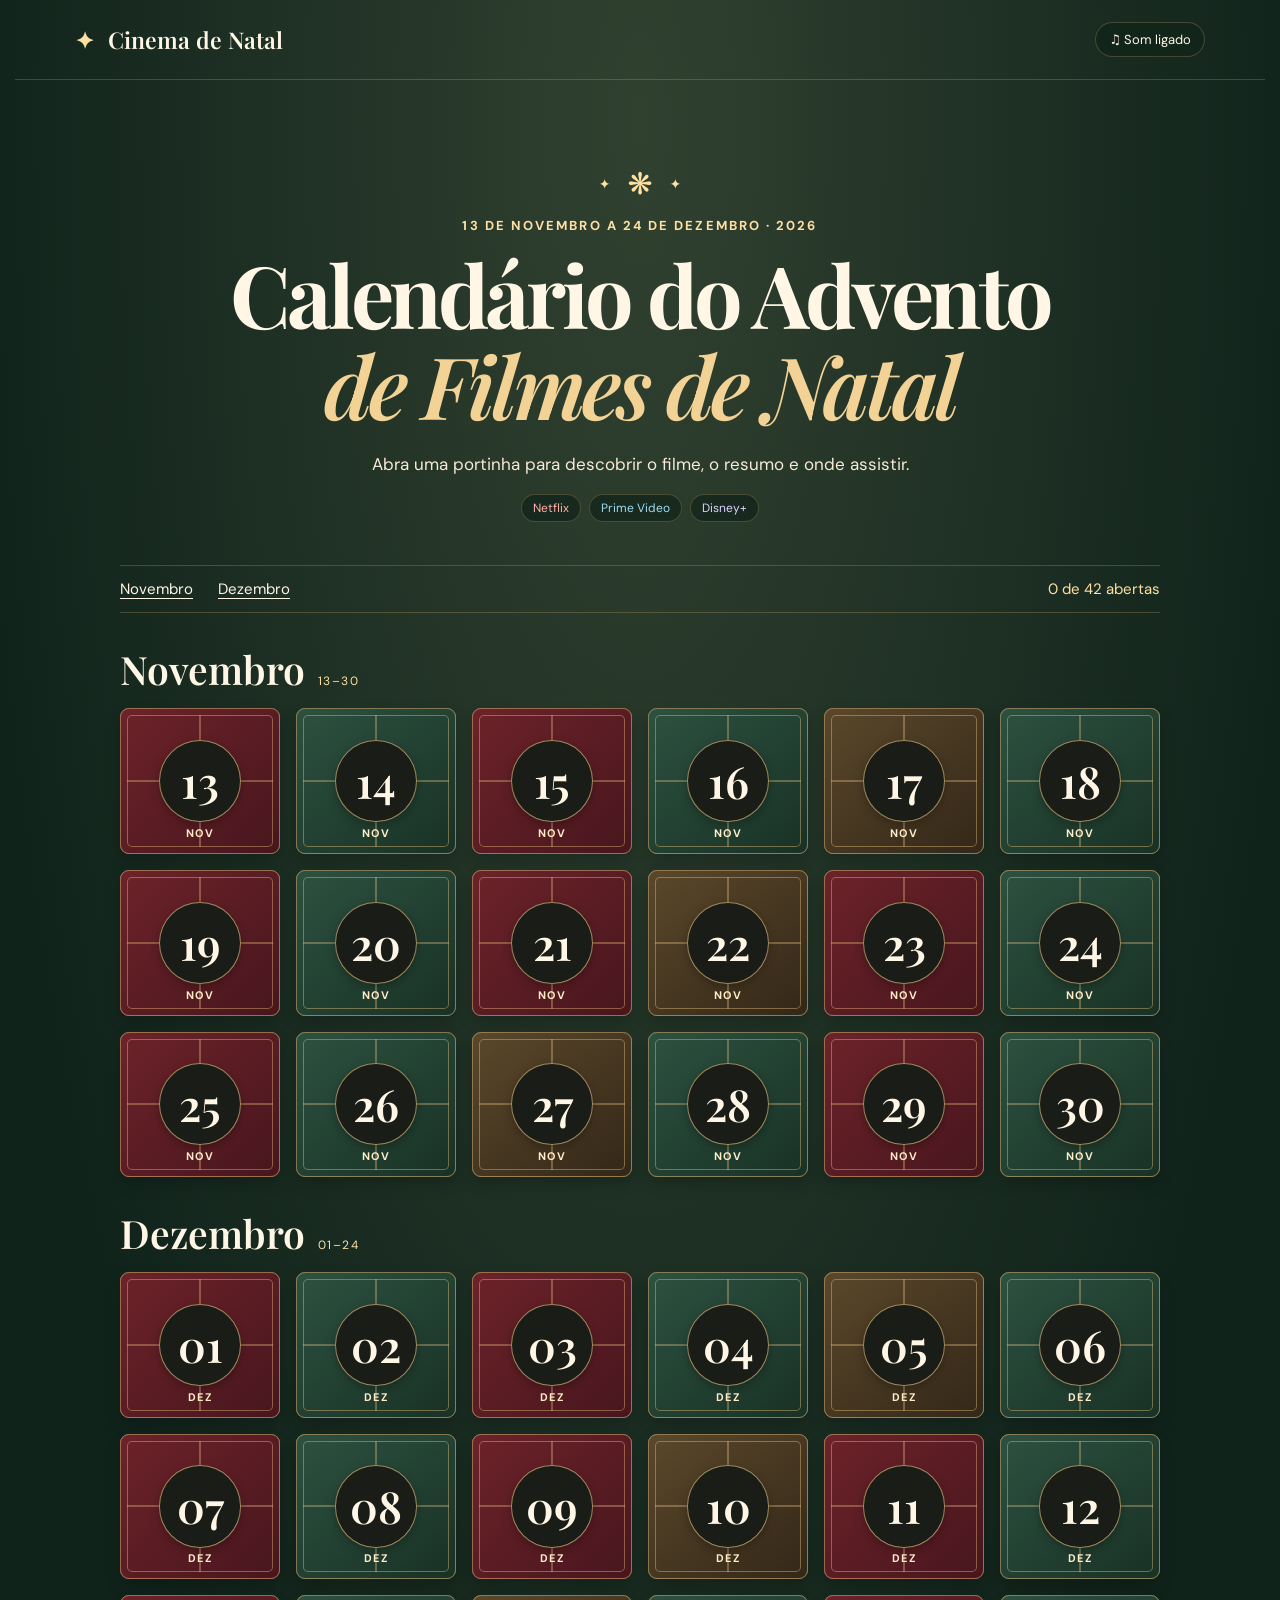
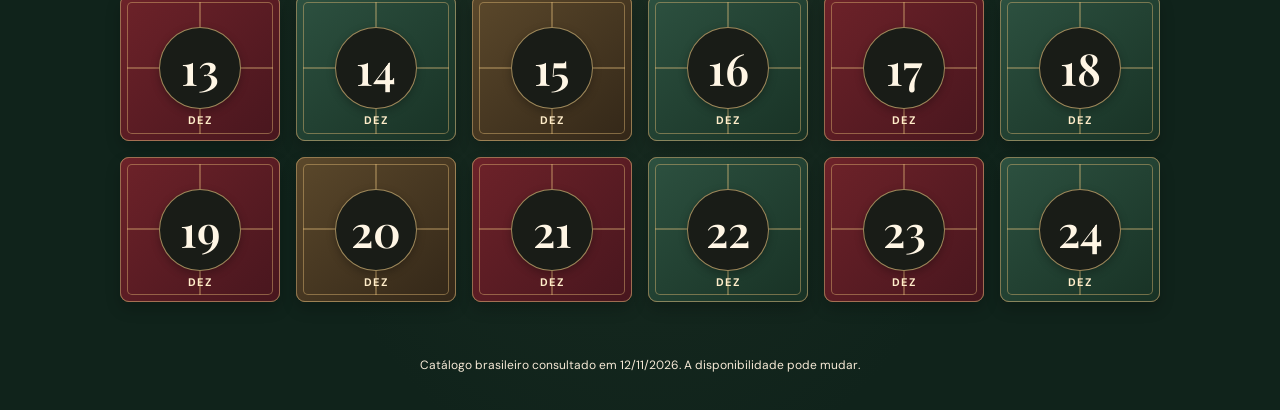
==== abrir_calendario.html @ 71685abb "Adiciona projeto Cinema de Natal" ====
<!doctype html>
<html lang="pt-BR">
<head>
<meta charset="utf-8">
<meta name="viewport" content="width=device-width,initial-scale=1">
<meta name="description" content="Abra 42 portinhas com filmes de Natal, de 13 de novembro a 24 de dezembro.">
<meta name="color-scheme" content="only dark">
<meta name="theme-color" content="#10231b">
<title>Cinema de Natal · Calendário do Advento</title>
<style>
@import url('https://fonts.googleapis.com/css2?family=DM+Sans:wght@400;500;600;700&family=Playfair+Display:ital,wght@0,600;0,700;1,600&display=swap');

:root{color-scheme:only dark;--cinema-natal-bg:#10231b;--cinema-natal-cream:#fff6e5;--cinema-natal-gold:#ffe0a3;--cinema-natal-line:#e3be793c;--cinema-natal-text:#f7ead7;--cinema-natal-serif:"Playfair Display",Georgia,serif;--cinema-natal-sans:"DM Sans",system-ui,sans-serif}
*{box-sizing:border-box}
html{scroll-behavior:smooth}
body{margin:0;min-height:100vh;background:radial-gradient(ellipse at 50% 6%,#314130 0,transparent 42rem),var(--cinema-natal-bg);color:var(--cinema-natal-cream);font-family:var(--cinema-natal-sans)}
a{color:inherit}
button{font:inherit;color:inherit;cursor:pointer}
:focus-visible{outline:3px solid #ffe2a4;outline-offset:4px}
.top{position:relative;z-index:1;max-width:1250px;margin:auto;display:flex;align-items:center;justify-content:space-between;padding:22px clamp(18px,5vw,60px);border-bottom:1px solid var(--cinema-natal-line)}
.brand{text-decoration:none;font:600 clamp(17px,3.5vw,23px) var(--cinema-natal-serif);color:var(--cinema-natal-gold)}
.brand span{color:var(--cinema-natal-cream);margin-left:.35em}
.sound{border:1px solid var(--cinema-natal-line);border-radius:30px;background:#12251be0;padding:8px 13px;color:var(--cinema-natal-cream);font-size:13px;white-space:nowrap}
.hero{position:relative;text-align:center;padding:clamp(45px,8vw,89px) 15px 43px}
.hero-decoration{display:flex;align-items:center;justify-content:center;gap:17px;color:var(--cinema-natal-gold);font-size:14px;margin-bottom:18px}
.hero-decoration span{font-size:30px;line-height:1}
.eyebrow{text-transform:uppercase;letter-spacing:.16em;color:var(--cinema-natal-gold);font-size:13px;font-weight:700}
h1{color:#fff6e5;margin:14px auto 17px;font:700 clamp(35px,7vw,86px)/1.06 var(--cinema-natal-serif);letter-spacing:-.045em}
h1 em{color:#f2d295;font-weight:600}
.intro{color:var(--cinema-natal-text);font-size:clamp(14px,2vw,17px);margin:23px 0 19px}
.services{display:flex;justify-content:center;gap:8px;flex-wrap:wrap}
.services span{padding:5px 11px;border:1px solid var(--cinema-natal-line);border-radius:24px;font-size:12px;background:#14251bc9}
.services span:nth-child(1){color:#ffb0a7}.services span:nth-child(2){color:#9ddcf2}.services span:nth-child(3){color:#dfd1ff}
.calendar{position:relative;max-width:1120px;margin:auto;padding:0 clamp(16px,4vw,40px) 28px}
.calendar-nav{display:flex;align-items:center;gap:clamp(12px,3vw,25px);border-block:1px solid var(--cinema-natal-line);padding:13px 0;font-size:15px}
.calendar-nav a{color:#fff6e5;text-underline-offset:4px}.calendar-nav span{margin-left:auto;color:var(--cinema-natal-gold);text-align:right}
.month{display:flex;align-items:baseline;gap:13px;margin:30px 0 13px}
.month h2{color:#fff6e5;font:600 clamp(27px,4vw,39px) var(--cinema-natal-serif);margin:0}
.month span{color:var(--cinema-natal-gold);font-size:12px;letter-spacing:.12em}
.calendar section{scroll-margin-top:15px}
.doors{display:grid;grid-template-columns:repeat(6,minmax(0,1fr));gap:clamp(9px,1.6vw,16px)}
.door{position:relative;isolation:isolate;aspect-ratio:1/.91;perspective:700px;padding:0;border:0;background:none;border-radius:9px}
.face,.inside{position:absolute;inset:0;display:grid;place-items:center;border-radius:9px}
.inside{background:#261c14;border:1px solid #947143;color:#ffdb95;font-size:29px}
.face{transform-origin:left center;backface-visibility:hidden;transition:transform .55s cubic-bezier(.24,.71,.2,1);border:1px solid #d8b57888;background:linear-gradient(135deg,#6d2229,#48161e);box-shadow:0 7px 15px #0003}
.door:nth-child(even) .face{background:linear-gradient(140deg,#2d5140,#183225)}
.door:nth-child(5n) .face{background:linear-gradient(140deg,#5b482b,#332718)}
.face::before{content:"";position:absolute;inset:6px;border:1px solid #e6be7770;border-radius:5px;background:linear-gradient(90deg,transparent calc(50% - 1px),#efc78158 calc(50% - 1px),#efc78158 calc(50% + 1px),transparent calc(50% + 1px)),linear-gradient(transparent calc(50% - 1px),#efc78158 calc(50% - 1px),#efc78158 calc(50% + 1px),transparent calc(50% + 1px))}
.face strong{color:#fff6e5;position:relative;display:grid;place-items:center;width:52%;aspect-ratio:1;border:1px solid #e0bd7baa;border-radius:50%;background:#191c17;font:600 clamp(23px,4vw,44px)/1 var(--cinema-natal-serif);box-shadow:0 3px 9px #0004}
.face small{position:absolute;bottom:9%;font-size:clamp(8px,1.1vw,11px);font-weight:700;letter-spacing:.13em;color:#ffedca}
.door.opening .face{transform:rotateY(-105deg)}
.door[data-opened="true"] .face strong{border-color:#ffe2a8;color:#ffe2a8}
.door[data-opened="true"] .face::after{content:"✓";position:absolute;right:10%;top:8%;color:#ffe2a8;font-size:13px}
@media(hover:hover){.door:hover .face{border-color:#ffe2a8;filter:brightness(1.19)}.sound:hover,.stream:hover{filter:brightness(1.15)}}
footer{position:relative;color:var(--cinema-natal-text);text-align:center;padding:27px 16px 37px;font-size:12px}
.snow{position:fixed;inset:0;overflow:hidden;pointer-events:none}
.flake{position:absolute;top:-15px;border-radius:50%;background:#fff4dd;animation:fall linear infinite}
@keyframes fall{to{transform:translate(32px,105vh)}}
dialog{width:min(490px,calc(100% - 30px));max-height:calc(100% - 30px);padding:0;border:1px solid #ceaa6d;border-radius:16px;background:radial-gradient(at top,#6d2c33,#371a20 75%);color:var(--cinema-natal-cream);box-shadow:0 20px 80px #0009}
dialog::backdrop{background:#0a100ddb;backdrop-filter:blur(4px)}
.film-inner{padding:clamp(25px,7vw,48px);text-align:center}
.close{position:absolute;top:11px;right:11px;border:1px solid var(--cinema-natal-line);background:#341d20;border-radius:50%;height:38px;width:38px;font-size:24px;line-height:1}
.film-star{color:var(--cinema-natal-gold);font-size:33px}
dialog h2{color:#fff6e5;margin:9px 0;font:700 clamp(29px,6vw,45px)/1.12 var(--cinema-natal-serif)}
#film-details{color:#f4cc8e;font-size:14px}
#film-summary{font-size:16px;line-height:1.6;color:#fff0dd;margin:17px 0}
#film-release{font-size:13px;color:#f6d9a9}
.stream{display:inline-block;margin-top:8px;padding:11px 18px;background:#f4d596;color:#372419;border-radius:30px;font-weight:700;font-size:14px;text-decoration:none}
@media(max-width:650px){.doors{grid-template-columns:repeat(4,minmax(0,1fr))}.face::before{inset:4px}.face small{bottom:7%}}
@media(max-width:355px){.doors{grid-template-columns:repeat(3,minmax(0,1fr))}.calendar-nav{font-size:13px}}
@media(prefers-reduced-motion:reduce){html{scroll-behavior:auto}.flake{animation:none;top:var(--cinema-natal-position)}.face{transition:none}}

#film{
  --cinema-natal-scene:#743740;
  --cinema-natal-shadow:#351a22;
  --cinema-natal-accent:#f4d596;
  --cinema-natal-horizon:#eebf842f;
  background:radial-gradient(ellipse at 50% 0,var(--cinema-natal-scene),var(--cinema-natal-shadow) 72%);
  border-color:var(--cinema-natal-accent);
}
#film[data-theme="neve"]{--cinema-natal-scene:#316883;--cinema-natal-shadow:#101e39;--cinema-natal-accent:#d0edff;--cinema-natal-horizon:#97d5ff55}
#film[data-theme="polo"]{--cinema-natal-scene:#427057;--cinema-natal-shadow:#142d24;--cinema-natal-accent:#f5da9b;--cinema-natal-horizon:#b4e6bd50}
#film[data-theme="romance"]{--cinema-natal-scene:#90495e;--cinema-natal-shadow:#431e33;--cinema-natal-accent:#ffd6d8;--cinema-natal-horizon:#ffbdcf52}
#film[data-theme="musical"]{--cinema-natal-scene:#754579;--cinema-natal-shadow:#30203e;--cinema-natal-accent:#ffe0af;--cinema-natal-horizon:#ebb8f15c}
#film[data-theme="fantasia"]{--cinema-natal-scene:#65529b;--cinema-natal-shadow:#251c46;--cinema-natal-accent:#ead9ff;--cinema-natal-horizon:#dcc5ff5c}
#film[data-theme="classico"]{--cinema-natal-scene:#795637;--cinema-natal-shadow:#342418;--cinema-natal-accent:#ffe1a6;--cinema-natal-horizon:#ffda9057}
#film[data-theme="acao"]{--cinema-natal-scene:#3b5573;--cinema-natal-shadow:#101a2b;--cinema-natal-accent:#ffcfab;--cinema-natal-horizon:#81aac35c}
#film[data-theme="sombrio"]{--cinema-natal-scene:#533c66;--cinema-natal-shadow:#21172b;--cinema-natal-accent:#e8d2ff;--cinema-natal-horizon:#ba95d457}
#film .eyebrow,#film-details,#film-release{color:var(--cinema-natal-accent)}
#film .stream{background:var(--cinema-natal-accent)}
#film .close{background:var(--cinema-natal-shadow)}
.film-art{
  position:relative;
  display:grid;
  place-items:center;
  width:100%;
  min-height:105px;
  margin:5px auto 22px;
  border-block:1px solid var(--cinema-natal-horizon);
  border-radius:50%;
  background:radial-gradient(ellipse,var(--cinema-natal-horizon),transparent 64%);
}
.film-art::before,.film-art::after{
  position:absolute;
  top:40%;
  color:var(--cinema-natal-accent);
  opacity:.8;
  font-size:15px;
}
.film-art::before{content:"✦";left:25%}
.film-art::after{content:"✧";right:25%;top:54%}
#film-icon{font-size:57px;line-height:1;filter:drop-shadow(0 8px 8px #0006)}

.film-rating{
  margin:25px 0 0;
  padding:10px 0 0;
  border:0;
  border-top:1px solid var(--cinema-natal-horizon);
}
.film-rating legend{margin:auto;padding:0 10px;color:#fff6e5;font-size:15px;font-weight:700}
.rating-stars{display:flex;justify-content:center;gap:3px}
.rating-stars label{position:relative;display:grid;place-items:center;width:44px;height:44px;cursor:pointer}
.rating-stars input{position:absolute;inset:0;width:100%;height:100%;margin:0;opacity:0;cursor:pointer}
.rating-stars span{color:#ffe0a3;font:32px/1 system-ui,sans-serif;border-radius:6px}
.rating-stars input:focus-visible + span{outline:2px solid #fff6e5;outline-offset:4px}
#rating-status{margin:5px 0 0;color:#fff6e5;font-size:13px}

</style>
</head>
<body>
<div class="snow" aria-hidden="true"></div>
<header class="top">
  <a class="brand" href="#">✦ <span>Cinema de Natal</span></a>
  <button id="sound" class="sound" type="button" aria-pressed="true">♫ Som ligado</button>
</header>
<main>
  <section class="hero" aria-labelledby="title">
    <div class="hero-decoration" aria-hidden="true">✦ <span>❋</span> ✦</div>
    <p class="eyebrow">13 de novembro a 24 de dezembro · 2026</p>
    <h1 id="title">Calendário do Advento<br><em>de Filmes de Natal</em></h1>
    <p class="intro">Abra uma portinha para descobrir o filme, o resumo e onde assistir.</p>
    <div class="services" aria-label="Plataformas do calendário"><span>Netflix</span><span>Prime Video</span><span>Disney+</span></div>
  </section>
  <div class="calendar">
    <nav class="calendar-nav" aria-label="Meses do calendário">
      <a href="#novembro">Novembro</a><a href="#dezembro">Dezembro</a>
      <span id="progress" role="status"></span>
    </nav>
    <section id="novembro" aria-labelledby="nov-title">
      <div class="month"><h2 id="nov-title">Novembro</h2><span>13–30</span></div>
      <div class="doors"></div>
    </section>
    <section id="dezembro" aria-labelledby="dez-title">
      <div class="month"><h2 id="dez-title">Dezembro</h2><span>01–24</span></div>
      <div class="doors"></div>
    </section>
  </div>
</main>
<footer>Catálogo brasileiro consultado em 12/11/2026. A disponibilidade pode mudar.</footer>
<dialog id="film" aria-labelledby="film-title">
  <div class="film-inner">
    <button class="close" type="button" aria-label="Fechar ficha">×</button>
    <div class="film-art" aria-hidden="true"><span id="film-icon"></span></div>
    <p id="film-date" class="eyebrow"></p>
    <h2 id="film-title"></h2>
    <p id="film-details"></p>
    <p id="film-summary"></p>
    <p id="film-release" hidden></p>
    <a class="stream" id="film-link" target="_blank" rel="noopener noreferrer"></a>
    <fieldset class="film-rating" aria-describedby="rating-status">
      <legend>Sua avaliação</legend>
      <div class="rating-stars">
        <label><input type="radio" name="film-rating" value="1" aria-label="1 estrela"><span aria-hidden="true">☆</span></label>
        <label><input type="radio" name="film-rating" value="2" aria-label="2 estrelas"><span aria-hidden="true">☆</span></label>
        <label><input type="radio" name="film-rating" value="3" aria-label="3 estrelas"><span aria-hidden="true">☆</span></label>
        <label><input type="radio" name="film-rating" value="4" aria-label="4 estrelas"><span aria-hidden="true">☆</span></label>
        <label><input type="radio" name="film-rating" value="5" aria-label="5 estrelas"><span aria-hidden="true">☆</span></label>
      </div>
      <p id="rating-status" role="status"></p>
    </fieldset>
  </div>
</dialog>
<script>
const catalog = {
  novembro: [
    ['O Expresso Polar',2004,'N','Na véspera de Natal, um menino embarca em um trem rumo ao Polo Norte. A viagem o faz redescobrir o encanto de acreditar.','https://www.netflix.com/br/title/70011200'],
    ['Noelle',2019,'D','Quando seu irmão desaparece antes de assumir o posto de Papai Noel, Noelle deixa o Polo Norte para encontrá-lo e salvar a festa.'],
    ['No Seu Natal ou no Meu?',2022,'P','Dois namorados decidem se surpreender viajando para a casa um do outro. Uma nevasca os deixa presos, cada um com a família do outro.'],
    ['Gospel de Natal',2026,'N','Um pastor e sua família se mudam para Nova York e tentam salvar uma igreja do fechamento antes do Natal.','https://www.netflix.com/br/title/82138246'],
    ['Crônicas de Natal',2018,'N','Dois irmãos tentam filmar o Papai Noel e acabam causando um acidente com seu trenó. Agora, precisam ajudá-lo a entregar os presentes.','https://www.netflix.com/br/title/80199682'],
    ['O Quebra-Nozes e os Quatro Reinos',2018,'D','Na véspera de Natal, Clara procura uma chave deixada por sua mãe e encontra um mundo mágico dividido em quatro reinos.','https://www.disneyplus.com/pt-br/browse/entity-4168ddbb-ee0f-4184-8b6c-ec499aa11452'],
    ['31 Minutos: Natal Escaldante',2025,'P','Uma onda de calor faz o Papai Noel cancelar a visita a Titirilquén. A turma do 31 Minutos precisa encontrar uma forma de salvar o Natal.'],
    ['Um Duende em Nova York',2003,'P','Criado pelos duendes do Polo Norte, Buddy viaja para Nova York em busca do pai biológico e espalha o espírito natalino pela cidade.'],
    ['Uma Quedinha de Natal',2022,'N','Uma herdeira perde a memória após um acidente de esqui e passa as festas aos cuidados de um viúvo e de sua filha.','https://www.netflix.com/br/title/81416312'],
    ['Milagre na Rua 34',1994,'D','Uma menina cética começa a mudar de ideia quando um Papai Noel de loja afirma ser o verdadeiro Kris Kringle.','https://www.disneyplus.com/pt-br/browse/entity-a1bab185-9b77-44d8-9572-d601917de732'],
    ['Sobrevivendo ao Natal',2004,'N','Para evitar passar as festas sozinho, Drew paga aos moradores de sua antiga casa para fingirem ser sua família.','https://www.netflix.com/br/title/70011201'],
    ['Nosso Segredinho',2024,'N','Dois ex descobrem que seus novos parceiros são irmãos. Para sobreviver ao Natal sob o mesmo teto, tentam esconder o antigo namoro.','https://www.netflix.com/br/title/81498404'],
    ['Um Menino Chamado Natal',2021,'N','À procura do pai, o jovem Nikolas viaja para o norte e descobre uma terra habitada por duendes.','https://www.netflix.com/br/title/81029733'],
    ['Crônicas de Natal: Parte Dois',2020,'N','Kate retorna ao Polo Norte e ajuda a impedir que um elfo travesso acabe com o Natal.','https://www.netflix.com/br/title/80988988'],
    ['Sintonia de Natal',2024,'N','Layla cruza Nova York atrás de um ingresso para o show natalino do Pentatonix, onde espera reencontrar o homem dos seus sonhos.','https://www.netflix.com/br/title/81392060'],
    ['Uma Invenção de Natal',2020,'N','A chegada de uma neta criativa devolve a esperança a um inventor de brinquedos e reacende a magia de suas criações.','https://www.netflix.com/br/title/80232043'],
    ['Duro de Matar',1988,'D','John McClane vai a uma festa de Natal em Los Angeles e acaba enfrentando criminosos quando eles tomam o prédio e fazem reféns.','https://www.disneyplus.com/pt-br/browse/entity-efc8250c-aeed-4ab7-a492-07064c826bc1'],
    ['Tudo Bem no Natal que Vem',2020,'N','Jorge detesta o Natal, mas passa a acordar sempre na véspera da festa, um ano de cada vez. Para entender o que aconteceu, ele precisa olhar para a própria vida.','https://www.netflix.com/br/title/81160045']
  ],
  dezembro: [
    ['Klaus',2019,'N','Um carteiro enviado a uma ilha gelada conhece um fabricante de brinquedos solitário. A amizade dos dois transforma a cidade.'],
    ['Um Presente da Tiffany',2022,'P','Dois presentes trocados fazem um anel de noivado parar nas mãos de Rachel, dando início a um romance natalino em Nova York.'],
    ['Meu Papai é Noel',1994,'D','Depois de um acidente na véspera de Natal, Scott Calvin veste o traje do Papai Noel e descobre que acabou de assumir o cargo.'],
    ['O Natal Perfeito de um Cachorro',2026,'N','Uma emergência separa a família Goss. Winstead, um basset determinado, tenta reunir todos antes da ceia.','https://www.netflix.com/br/title/82090597'],
    ['A Batalha de Natal',2023,'P','Para vencer um concurso de decoração, Chris faz um pacto com uma elfa que dá vida às figuras de uma canção natalina.'],
    ['O Estranho Mundo de Jack',1993,'D','Jack Skellington descobre a Cidade do Natal e decide comemorar a festa à sua maneira, com consequências para os dois mundos.'],
    ['Transformação de Natal',2026,'N','Duas irmãs com rotinas opostas trocam de lugar antes do Natal e encontram o amor onde menos esperavam.'],
    ['Operação Natal',2024,'P','O Papai Noel é sequestrado. O chefe da segurança do Polo Norte recruta um caçador de recompensas para resgatá-lo.','https://www.primevideo.com/-/pt/detail/0RNA7FGRLKHSV1BNM01TY8Q33T'],
    ['Um Natal Muito Jonas Brothers',2025,'D','Kevin, Joe e Nick enfrentam contratempos em uma viagem para tentar chegar em casa a tempo do Natal.'],
    ['Feliz Natal e um Próspero Assalto',2025,'N','Uma vendedora e um ex-consultor de segurança tramam um roubo numa loja de departamentos durante as festas. O romance complica o plano.'],
    ['Correndo para o Natal',2026,'P','Uma nevasca cancela os voos e força dois colegas de trabalho rivais a dividir um carro na viagem para casa.'],
    ['O Natal dos Muppets',1992,'D','Os Muppets recontam o clássico de Charles Dickens, com Michael Caine como o avarento Scrooge e Caco como Bob Cratchit.','https://www.disneyplus.com/pt-br/browse/entity-d005716a-a1c6-4126-b5a0-df5fcd37f186'],
    ['Protegendo Estrelas',2026,'N','Uma guarda-costas acompanha um ator à fazenda de sua família no Natal e aceita fingir que é sua namorada.','https://www.netflix.com/br/title/81749470'],
    ['Natal Sem Papai Noel',2025,'P','Quando Papai Noel decide tirar férias, Mamãe Noel precisa entrar em ação para salvar o dia mais importante do ano.'],
    ['Os Fantasmas de Scrooge',2009,'D','Na véspera de Natal, três espíritos mostram a Scrooge cenas de seu passado, presente e futuro e lhe dão a chance de mudar.','https://www.disneyplus.com/pt-br/browse/entity-8f498e51-90de-4f5d-8cb9-5b4dd4de81dc'],
    ['Um Amor Efervescente',2025,'N','Uma executiva viaja à França para fechar um negócio com uma marca de champanhe e se apaixona às vésperas do Natal.'],
    ['Um. Natal. Surreal.',2025,'P','Depois de ser esquecida pela família durante as festas, Claire embarca em uma viagem para participar de uma competição de TV.'],
    ['Bagagem de Mão',2024,'N','Na véspera de Natal, um agente de segurança de aeroporto é chantageado para deixar uma mala perigosa embarcar.'],
    ['Milagre na Rua 34',1947,'D','Também conhecido como De Ilusão Também Se Vive. Um Papai Noel de loja afirma ser Kris Kringle, e a questão acaba nos tribunais.','https://www.disneyplus.com/pt-br/browse/entity-d26d9cfd-7ba4-4a0b-88db-ceb4630baad0'],
    ['Um Sonho de Férias',2026,'N','Presa num ciclo temporal, Mae revive o mesmo Natal na cabana da família e ganha várias chances de entender por quem está apaixonada.','https://www.netflix.com/br/title/81901411'],
    ['Um Natal Ex-pecial',2025,'N','Um ex-casal tenta reunir a família para um último Natal juntos, mas novos amores e antigos sentimentos atrapalham os planos.','https://www.netflix.com/br/title/81735104'],
    ['O Amor Não Tira Férias',2006,'P','Duas mulheres trocam de casa nas festas. Uma vai para o interior da Inglaterra, a outra para Los Angeles, e ambas encontram um novo romance.'],
    ['Esqueceram de Mim 2: Perdido em Nova York',1992,'D','Kevin pega o voo errado e passa o Natal em Nova York, onde reencontra os ladrões que tentou despistar no primeiro filme.'],
    ['Esqueceram de Mim',1990,'D','Esquecido em casa quando a família viaja para o Natal, Kevin improvisa armadilhas para defender a casa de dois ladrões.','https://www.disneyplus.com/pt-br/browse/entity-45e4a68f-d9df-45f7-8e81-01b4ca5524e9']
  ]
};

const filmThemes = {
  novembro: [
    ['neve','🚂'], ['polo','🦌'], ['romance','🏡'], ['musical','🎙️'],
    ['polo','🛷'], ['fantasia','🩰'], ['comedia','☀️'], ['comedia','🧝'],
    ['romance','🎿'], ['classico','🎅'], ['comedia','🏠'], ['romance','🤫'],
    ['neve','🧣'], ['polo','🌟'], ['musical','🎟️'], ['musical','⚙️'],
    ['acao','🏙️'], ['comedia','⏰']
  ],
  dezembro: [
    ['neve','💌'], ['romance','💍'], ['comedia','🎅'], ['polo','🐾'],
    ['comedia','🍬'], ['sombrio','🎃'], ['romance','🧳'], ['acao','🛷'],
    ['musical','🎸'], ['acao','🎁'], ['neve','🚗'], ['classico','🎩'],
    ['romance','🎬'], ['polo','🤶'], ['sombrio','🕯️'], ['romance','🥂'],
    ['comedia','🎀'], ['acao','✈️'], ['classico','🔔'], ['fantasia','⌛'],
    ['romance','💝'], ['romance','🏡'], ['classico','🗽'], ['comedia','🏠']
  ]
};

// Pequenos arranjos instrumentais para cada clima.
const themes = {
  neve:     { wave: 'sine',     step: .23, notes: [79,76,74,72,74,76,79,84], long: [3,7] },
  polo:     { wave: 'triangle', step: .17, notes: [76,76,76,76,76,76,76,79,72,74,76], long: [2,5,10] },
  romance:  { wave: 'sine',     step: .24, notes: [72,76,79,81,79,76,74,72], long: [3,7] },
  musical:  { wave: 'triangle', step: .16, notes: [72,76,79,84,81,79,76,77,79,84], long: [3,9] },
  fantasia: { wave: 'sine',     step: .20, notes: [69,72,76,84,83,79,76,81], long: [3,7] },
  comedia:  { wave: 'triangle', step: .15, notes: [72,76,74,77,76,79,77,74,72], long: [3,8] },
  classico: { wave: 'triangle', step: .19, notes: [79,77,76,74,72,74,76,72,74,76,77,74,76,74,72], long: [0,7,14] },
  acao:     { wave: 'triangle', step: .13, notes: [57,57,64,60,57,57,67,64,60,64,69], long: [3,6,10] },
  sombrio:  { wave: 'sine',     step: .22, notes: [64,67,70,69,64,63,67,64], long: [2,7] }
};

const platforms = {
  N: { name: 'Netflix', search: 'https://www.netflix.com/search?q=' },
  P: { name: 'Prime Video', search: 'https://www.primevideo.com/search/ref=atv_nb_sr?phrase=' },
  D: { name: 'Disney+', search: 'https://www.disneyplus.com/search' }
};
const disneyGuides = {
  'Noelle': 'noelle',
  'Meu Papai é Noel': 'meu-papai-e-noel',
  'O Estranho Mundo de Jack': 'o-estranho-mundo-de-jack',
  'Um Natal Muito Jonas Brothers': 'a-very-jonas-christmas-movie',
  'Esqueceram de Mim 2: Perdido em Nova York': 'esqueceram-de-mim-2-perdido-em-nova-york'
};
const releases = {
  'O Expresso Polar': 'Chegada à Netflix anunciada para 13/11.',
  'Um Duende em Nova York': 'Chegada à Netflix anunciada para 20/11.',
  'Correndo para o Natal': 'Estreia anunciada para 23/11.',
  'Protegendo Estrelas': 'Estreia anunciada para 18/11.',
  'Um Sonho de Férias': 'Estreia anunciada para 02/12.'
};
const film = document.querySelector('#film');
const sound = document.querySelector('#sound');
const progress = document.querySelector('#progress');
const ratingGroup = document.querySelector('.film-rating');
const ratingInputs = [...ratingGroup.querySelectorAll('input')];
const ratingStatus = document.querySelector('#rating-status');
const storage = {
  read(key, fallback) {
    try { return JSON.parse(localStorage.getItem(key)) ?? fallback; } catch { return fallback; }
  },
  write(key, value) {
    try { localStorage.setItem(key, JSON.stringify(value)); } catch {}
  }
};
const seen = new Set(storage.read('cinema-natal-v1-doors', []));
const ratingKey = 'cinema-natal-v1-ratings';
const ratings = storage.read(ratingKey, {});
let activeFilm;
const reducedMotion = window.matchMedia('(prefers-reduced-motion: reduce)');
let muted = storage.read('cinema-natal-v1-muted', false);
let audio;
let melody;
let opener;
let pending;

function updateSound() {
  sound.textContent = muted ? '♫ Som desligado' : '♫ Som ligado';
  sound.setAttribute('aria-pressed', String(!muted));
}

function updateProgress() {
  progress.textContent = seen.size + ' de 42 abertas';
}

function showRating(score) {
  for (const input of ratingInputs) {
    const value = Number(input.value);
    input.checked = value === score;
    input.nextElementSibling.textContent = value <= score ? '★' : '☆';
  }
  ratingStatus.textContent = score ? 'Sua nota: ' + score + ' de 5' : 'Toque nas estrelas para dar sua nota.';
}

ratingGroup.addEventListener('change', event => {
  if (!activeFilm || !ratingInputs.includes(event.target)) return;
  const score = Number(event.target.value);
  ratings[activeFilm] = score;
  storage.write(ratingKey, ratings);
  showRating(score);
});

function playChime(theme, variation) {
  const Audio = window.AudioContext || window.webkitAudioContext;
  if (muted || !Audio) return;
  try {
    audio ??= new Audio();
    audio.resume().catch(() => {});
    melody?.disconnect();
    melody = audio.createGain();
    melody.gain.value = .65;
    melody.connect(audio.destination);
    const start = audio.currentTime + .025;
    const { wave, step, notes, long } = themes[theme];
    const transpose = [0, 2, -2, 5, -3, 3][variation % 6];
    let offset = 0;
    notes.forEach((note, index) => {
      const time = start + offset;
      const duration = step * (long.includes(index) ? 2 : 1);
      offset += duration;
      const oscillator = audio.createOscillator();
      const envelope = audio.createGain();
      oscillator.type = wave;
      oscillator.frequency.value = 440 * Math.pow(2, (note + transpose - 69) / 12);
      envelope.gain.setValueAtTime(.001, time);
      envelope.gain.exponentialRampToValueAtTime(.20, time + .012);
      envelope.gain.exponentialRampToValueAtTime(.001, time + duration + .17);
      oscillator.connect(envelope);
      envelope.connect(melody);
      oscillator.start(time);
      oscillator.stop(time + duration + .18);
    });
  } catch {}
}

function reveal(door, entry, presentation, day, month) {
  if (pending || film.open) return;
  opener = door;
  const [theme, icon] = presentation;
  playChime(theme, day);
  film.dataset.theme = theme;
  document.querySelector('#film-icon').textContent = icon;
  door.classList.add('opening');
  pending = window.setTimeout(() => {
    pending = undefined;
    const [title, year, service, summary, directLink] = entry;
    const platform = platforms[service];
    document.querySelector('#film-date').textContent = day + ' de ' + month;
    document.querySelector('#film-title').textContent = title;
    document.querySelector('#film-details').textContent = year + ' · ' + platform.name;
    document.querySelector('#film-summary').textContent = summary;
    const release = document.querySelector('#film-release');
    release.textContent = releases[title] ?? '';
    release.hidden = !releases[title];
    const link = document.querySelector('#film-link');
    const guide = !directLink && disneyGuides[title];
    link.href = directLink || (guide ? 'https://www.justwatch.com/br/filme/' + guide : platform.search + encodeURIComponent(title));
    link.textContent = guide ? 'Ver onde assistir ↗' : (directLink ? 'Abrir no ' : 'Buscar no ') + platform.name + ' ↗';
    activeFilm = month + '-' + day;
    showRating(ratings[activeFilm] ?? 0);
    seen.add(activeFilm);
    storage.write('cinema-natal-v1-doors', [...seen]);
    door.dataset.opened = 'true';
    door.setAttribute('aria-label', day + ' de ' + month + ', portinha já aberta');
    updateProgress();
    film.showModal();
  }, reducedMotion.matches ? 0 : 360);
}

for (const [month, entries] of Object.entries(catalog)) {
  const grid = document.querySelector('#' + month + ' .doors');
  const firstDay = month === 'novembro' ? 13 : 1;
  entries.forEach((entry, index) => {
    const day = firstDay + index;
    const door = document.createElement('button');
    const opened = seen.has(month + '-' + day);
    door.type = 'button';
    door.className = 'door';
    door.dataset.opened = String(opened);
    door.setAttribute('aria-haspopup', 'dialog');
    door.setAttribute('aria-label', day + ' de ' + month + (opened ? ', portinha já aberta' : ', abrir portinha'));
    door.innerHTML = '<span class="inside" aria-hidden="true">✦</span><span class="face" aria-hidden="true"><strong>' +
      String(day).padStart(2, '0') + '</strong><small>' + month.slice(0, 3).toUpperCase() + '</small></span>';
    door.addEventListener('click', () => reveal(door, entry, filmThemes[month][index], day, month));
    grid.append(door);
  });
}

film.querySelector('.close').addEventListener('click', () => film.close());
film.addEventListener('click', event => { if (event.target === film) film.close(); });
film.addEventListener('close', () => {
  opener?.classList.remove('opening');
  opener?.focus({ preventScroll: true });
});
sound.addEventListener('click', () => {
  muted = !muted;
  if (muted) melody?.disconnect();
  storage.write('cinema-natal-v1-muted', muted);
  updateSound();
});
const snow = document.querySelector('.snow');
for (let index = 0; index < 46; index++) {
  const flake = document.createElement('span');
  const size = 1 + (index % 5) * .55;
  flake.className = 'flake';
  flake.style.cssText = 'left:' + (index * 23.13 % 100) + '%;--cinema-natal-position:' + (index * 11.7 % 100) +
    '%;width:' + size + 'px;height:' + size + 'px;opacity:' + (.19 + (index % 6) * .085) +
    ';animation-duration:' + (12 + index % 13) + 's;animation-delay:-' + (index * 3.4 % 26) + 's';
  snow.append(flake);
}
updateSound();
updateProgress();

</script>
</body>
</html>
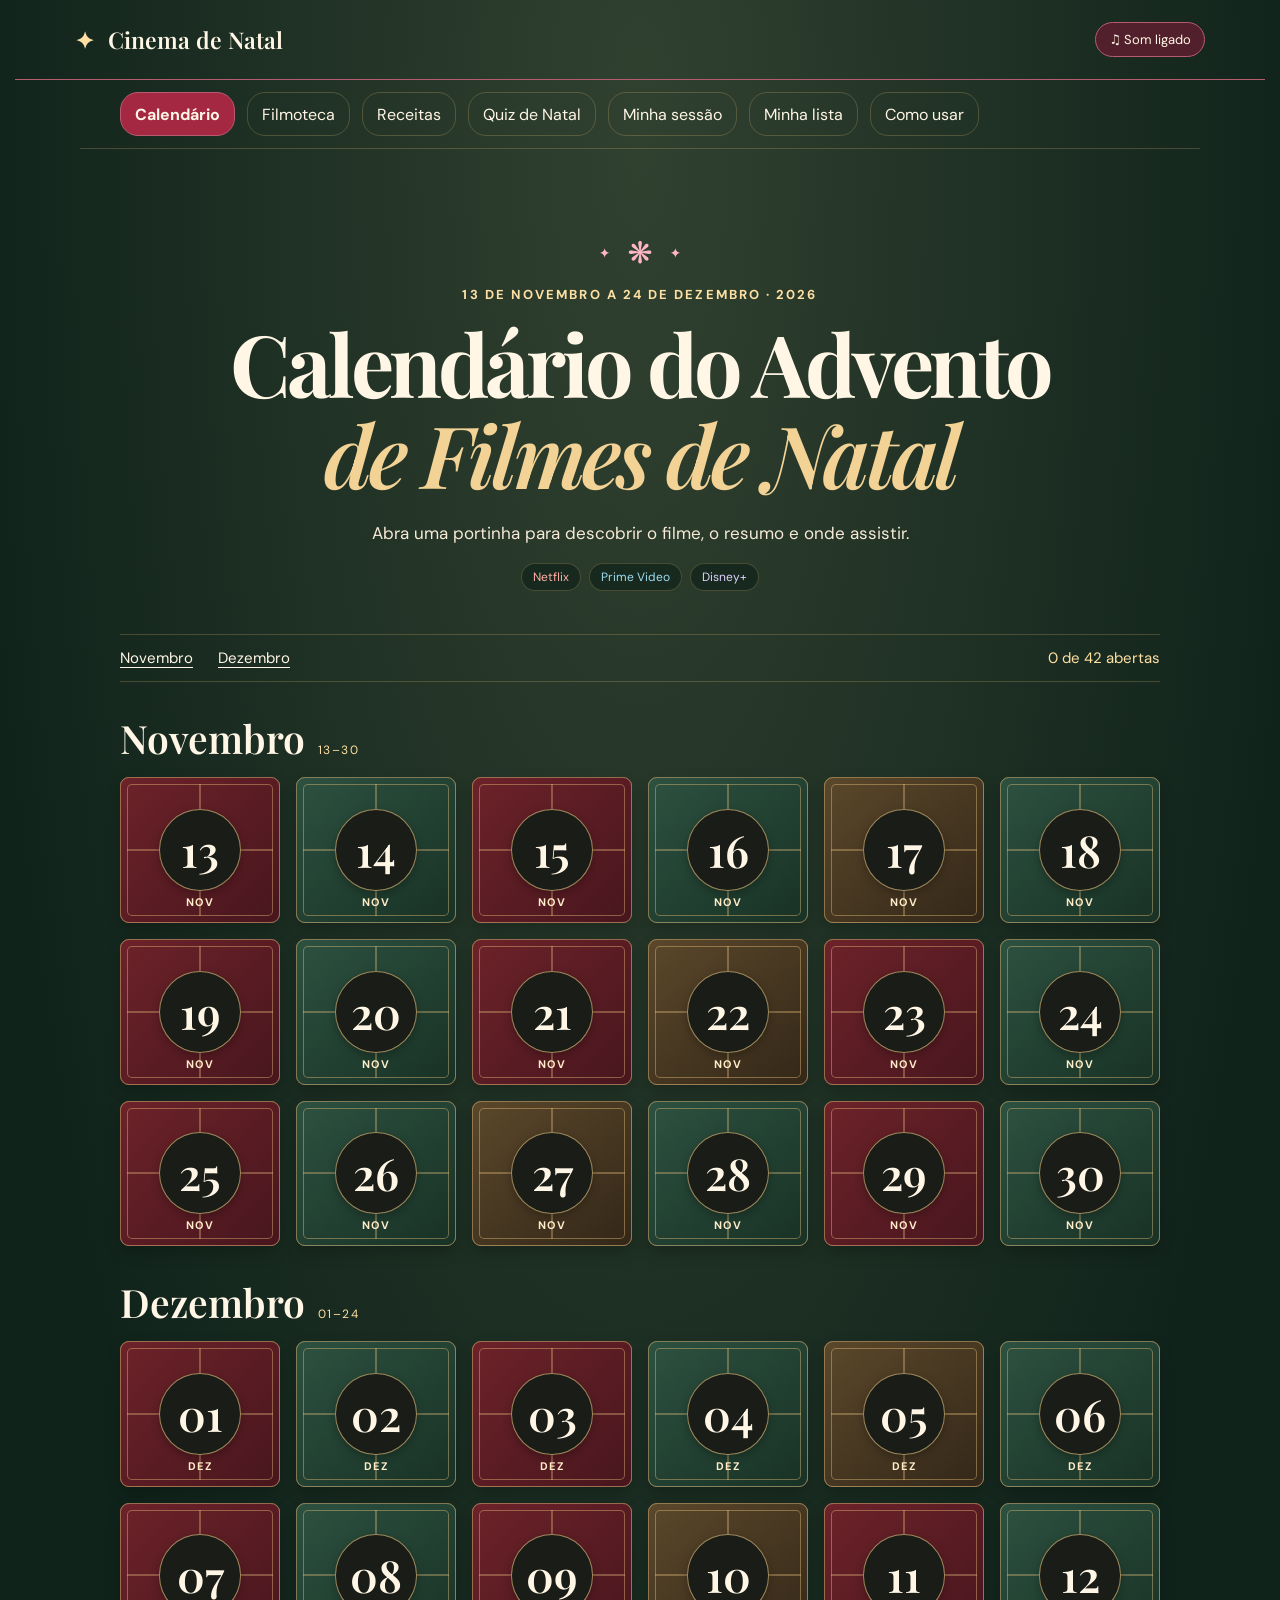
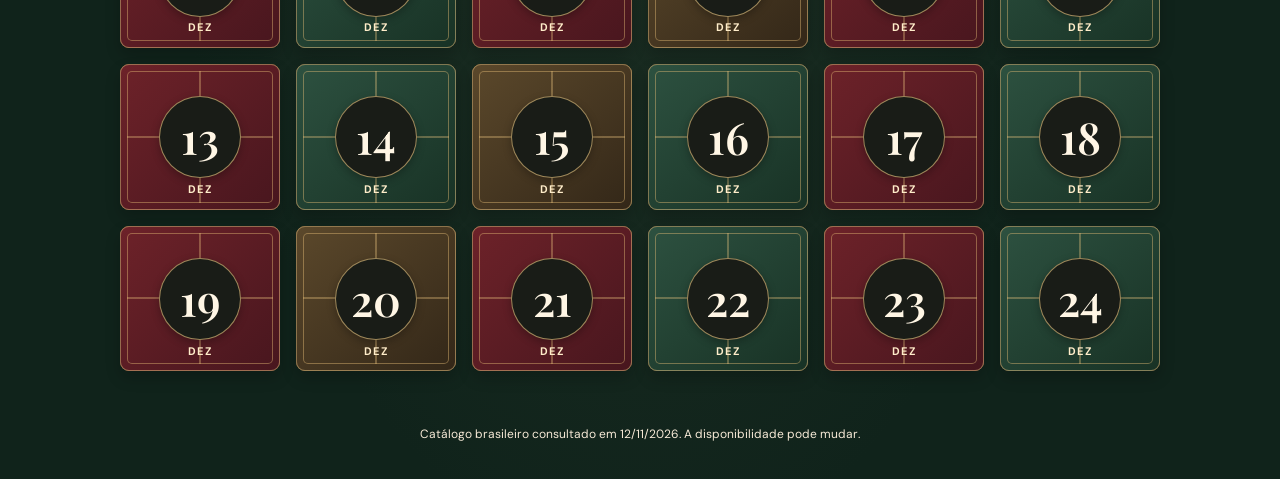
==== commit 412a62f9: "Atualizações no projeto" ====
--- a/abrir_calendario.html
+++ b/abrir_calendario.html
@@ -1,4 +1,5 @@
 <!doctype html>
+<!-- Arquivo gerado por gerar_html.py. Edite os arquivos-fonte. -->
 <html lang="pt-BR">
 <head>
 <meta charset="utf-8">
@@ -10,130 +11,1071 @@
 <style>
 @import url('https://fonts.googleapis.com/css2?family=DM+Sans:wght@400;500;600;700&family=Playfair+Display:ital,wght@0,600;0,700;1,600&display=swap');
 
-:root{color-scheme:only dark;--cinema-natal-bg:#10231b;--cinema-natal-cream:#fff6e5;--cinema-natal-gold:#ffe0a3;--cinema-natal-line:#e3be793c;--cinema-natal-text:#f7ead7;--cinema-natal-serif:"Playfair Display",Georgia,serif;--cinema-natal-sans:"DM Sans",system-ui,sans-serif}
-*{box-sizing:border-box}
-html{scroll-behavior:smooth}
-body{margin:0;min-height:100vh;background:radial-gradient(ellipse at 50% 6%,#314130 0,transparent 42rem),var(--cinema-natal-bg);color:var(--cinema-natal-cream);font-family:var(--cinema-natal-sans)}
-a{color:inherit}
-button{font:inherit;color:inherit;cursor:pointer}
-:focus-visible{outline:3px solid #ffe2a4;outline-offset:4px}
-.top{position:relative;z-index:1;max-width:1250px;margin:auto;display:flex;align-items:center;justify-content:space-between;padding:22px clamp(18px,5vw,60px);border-bottom:1px solid var(--cinema-natal-line)}
-.brand{text-decoration:none;font:600 clamp(17px,3.5vw,23px) var(--cinema-natal-serif);color:var(--cinema-natal-gold)}
-.brand span{color:var(--cinema-natal-cream);margin-left:.35em}
-.sound{border:1px solid var(--cinema-natal-line);border-radius:30px;background:#12251be0;padding:8px 13px;color:var(--cinema-natal-cream);font-size:13px;white-space:nowrap}
-.hero{position:relative;text-align:center;padding:clamp(45px,8vw,89px) 15px 43px}
-.hero-decoration{display:flex;align-items:center;justify-content:center;gap:17px;color:var(--cinema-natal-gold);font-size:14px;margin-bottom:18px}
-.hero-decoration span{font-size:30px;line-height:1}
-.eyebrow{text-transform:uppercase;letter-spacing:.16em;color:var(--cinema-natal-gold);font-size:13px;font-weight:700}
-h1{color:#fff6e5;margin:14px auto 17px;font:700 clamp(35px,7vw,86px)/1.06 var(--cinema-natal-serif);letter-spacing:-.045em}
-h1 em{color:#f2d295;font-weight:600}
-.intro{color:var(--cinema-natal-text);font-size:clamp(14px,2vw,17px);margin:23px 0 19px}
-.services{display:flex;justify-content:center;gap:8px;flex-wrap:wrap}
-.services span{padding:5px 11px;border:1px solid var(--cinema-natal-line);border-radius:24px;font-size:12px;background:#14251bc9}
-.services span:nth-child(1){color:#ffb0a7}.services span:nth-child(2){color:#9ddcf2}.services span:nth-child(3){color:#dfd1ff}
-.calendar{position:relative;max-width:1120px;margin:auto;padding:0 clamp(16px,4vw,40px) 28px}
-.calendar-nav{display:flex;align-items:center;gap:clamp(12px,3vw,25px);border-block:1px solid var(--cinema-natal-line);padding:13px 0;font-size:15px}
-.calendar-nav a{color:#fff6e5;text-underline-offset:4px}.calendar-nav span{margin-left:auto;color:var(--cinema-natal-gold);text-align:right}
-.month{display:flex;align-items:baseline;gap:13px;margin:30px 0 13px}
-.month h2{color:#fff6e5;font:600 clamp(27px,4vw,39px) var(--cinema-natal-serif);margin:0}
-.month span{color:var(--cinema-natal-gold);font-size:12px;letter-spacing:.12em}
-.calendar section{scroll-margin-top:15px}
-.doors{display:grid;grid-template-columns:repeat(6,minmax(0,1fr));gap:clamp(9px,1.6vw,16px)}
-.door{position:relative;isolation:isolate;aspect-ratio:1/.91;perspective:700px;padding:0;border:0;background:none;border-radius:9px}
-.face,.inside{position:absolute;inset:0;display:grid;place-items:center;border-radius:9px}
-.inside{background:#261c14;border:1px solid #947143;color:#ffdb95;font-size:29px}
-.face{transform-origin:left center;backface-visibility:hidden;transition:transform .55s cubic-bezier(.24,.71,.2,1);border:1px solid #d8b57888;background:linear-gradient(135deg,#6d2229,#48161e);box-shadow:0 7px 15px #0003}
-.door:nth-child(even) .face{background:linear-gradient(140deg,#2d5140,#183225)}
-.door:nth-child(5n) .face{background:linear-gradient(140deg,#5b482b,#332718)}
-.face::before{content:"";position:absolute;inset:6px;border:1px solid #e6be7770;border-radius:5px;background:linear-gradient(90deg,transparent calc(50% - 1px),#efc78158 calc(50% - 1px),#efc78158 calc(50% + 1px),transparent calc(50% + 1px)),linear-gradient(transparent calc(50% - 1px),#efc78158 calc(50% - 1px),#efc78158 calc(50% + 1px),transparent calc(50% + 1px))}
-.face strong{color:#fff6e5;position:relative;display:grid;place-items:center;width:52%;aspect-ratio:1;border:1px solid #e0bd7baa;border-radius:50%;background:#191c17;font:600 clamp(23px,4vw,44px)/1 var(--cinema-natal-serif);box-shadow:0 3px 9px #0004}
-.face small{position:absolute;bottom:9%;font-size:clamp(8px,1.1vw,11px);font-weight:700;letter-spacing:.13em;color:#ffedca}
-.door.opening .face{transform:rotateY(-105deg)}
-.door[data-opened="true"] .face strong{border-color:#ffe2a8;color:#ffe2a8}
-.door[data-opened="true"] .face::after{content:"✓";position:absolute;right:10%;top:8%;color:#ffe2a8;font-size:13px}
-@media(hover:hover){.door:hover .face{border-color:#ffe2a8;filter:brightness(1.19)}.sound:hover,.stream:hover{filter:brightness(1.15)}}
-footer{position:relative;color:var(--cinema-natal-text);text-align:center;padding:27px 16px 37px;font-size:12px}
-.snow{position:fixed;inset:0;overflow:hidden;pointer-events:none}
-.flake{position:absolute;top:-15px;border-radius:50%;background:#fff4dd;animation:fall linear infinite}
-@keyframes fall{to{transform:translate(32px,105vh)}}
-dialog{width:min(490px,calc(100% - 30px));max-height:calc(100% - 30px);padding:0;border:1px solid #ceaa6d;border-radius:16px;background:radial-gradient(at top,#6d2c33,#371a20 75%);color:var(--cinema-natal-cream);box-shadow:0 20px 80px #0009}
-dialog::backdrop{background:#0a100ddb;backdrop-filter:blur(4px)}
-.film-inner{padding:clamp(25px,7vw,48px);text-align:center}
-.close{position:absolute;top:11px;right:11px;border:1px solid var(--cinema-natal-line);background:#341d20;border-radius:50%;height:38px;width:38px;font-size:24px;line-height:1}
-.film-star{color:var(--cinema-natal-gold);font-size:33px}
-dialog h2{color:#fff6e5;margin:9px 0;font:700 clamp(29px,6vw,45px)/1.12 var(--cinema-natal-serif)}
-#film-details{color:#f4cc8e;font-size:14px}
-#film-summary{font-size:16px;line-height:1.6;color:#fff0dd;margin:17px 0}
-#film-release{font-size:13px;color:#f6d9a9}
-.stream{display:inline-block;margin-top:8px;padding:11px 18px;background:#f4d596;color:#372419;border-radius:30px;font-weight:700;font-size:14px;text-decoration:none}
-@media(max-width:650px){.doors{grid-template-columns:repeat(4,minmax(0,1fr))}.face::before{inset:4px}.face small{bottom:7%}}
-@media(max-width:355px){.doors{grid-template-columns:repeat(3,minmax(0,1fr))}.calendar-nav{font-size:13px}}
-@media(prefers-reduced-motion:reduce){html{scroll-behavior:auto}.flake{animation:none;top:var(--cinema-natal-position)}.face{transition:none}}
-
-#film{
-  --cinema-natal-scene:#743740;
-  --cinema-natal-shadow:#351a22;
-  --cinema-natal-accent:#f4d596;
-  --cinema-natal-horizon:#eebf842f;
-  background:radial-gradient(ellipse at 50% 0,var(--cinema-natal-scene),var(--cinema-natal-shadow) 72%);
-  border-color:var(--cinema-natal-accent);
-}
-#film[data-theme="neve"]{--cinema-natal-scene:#316883;--cinema-natal-shadow:#101e39;--cinema-natal-accent:#d0edff;--cinema-natal-horizon:#97d5ff55}
-#film[data-theme="polo"]{--cinema-natal-scene:#427057;--cinema-natal-shadow:#142d24;--cinema-natal-accent:#f5da9b;--cinema-natal-horizon:#b4e6bd50}
-#film[data-theme="romance"]{--cinema-natal-scene:#90495e;--cinema-natal-shadow:#431e33;--cinema-natal-accent:#ffd6d8;--cinema-natal-horizon:#ffbdcf52}
-#film[data-theme="musical"]{--cinema-natal-scene:#754579;--cinema-natal-shadow:#30203e;--cinema-natal-accent:#ffe0af;--cinema-natal-horizon:#ebb8f15c}
-#film[data-theme="fantasia"]{--cinema-natal-scene:#65529b;--cinema-natal-shadow:#251c46;--cinema-natal-accent:#ead9ff;--cinema-natal-horizon:#dcc5ff5c}
-#film[data-theme="classico"]{--cinema-natal-scene:#795637;--cinema-natal-shadow:#342418;--cinema-natal-accent:#ffe1a6;--cinema-natal-horizon:#ffda9057}
-#film[data-theme="acao"]{--cinema-natal-scene:#3b5573;--cinema-natal-shadow:#101a2b;--cinema-natal-accent:#ffcfab;--cinema-natal-horizon:#81aac35c}
-#film[data-theme="sombrio"]{--cinema-natal-scene:#533c66;--cinema-natal-shadow:#21172b;--cinema-natal-accent:#e8d2ff;--cinema-natal-horizon:#ba95d457}
-#film .eyebrow,#film-details,#film-release{color:var(--cinema-natal-accent)}
-#film .stream{background:var(--cinema-natal-accent)}
-#film .close{background:var(--cinema-natal-shadow)}
-.film-art{
-  position:relative;
-  display:grid;
-  place-items:center;
-  width:100%;
-  min-height:105px;
-  margin:5px auto 22px;
-  border-block:1px solid var(--cinema-natal-horizon);
-  border-radius:50%;
-  background:radial-gradient(ellipse,var(--cinema-natal-horizon),transparent 64%);
-}
-.film-art::before,.film-art::after{
-  position:absolute;
-  top:40%;
-  color:var(--cinema-natal-accent);
-  opacity:.8;
-  font-size:15px;
-}
-.film-art::before{content:"✦";left:25%}
-.film-art::after{content:"✧";right:25%;top:54%}
-#film-icon{font-size:57px;line-height:1;filter:drop-shadow(0 8px 8px #0006)}
-
-.film-rating{
-  margin:25px 0 0;
-  padding:10px 0 0;
-  border:0;
-  border-top:1px solid var(--cinema-natal-horizon);
-}
-.film-rating legend{margin:auto;padding:0 10px;color:#fff6e5;font-size:15px;font-weight:700}
-.rating-stars{display:flex;justify-content:center;gap:3px}
-.rating-stars label{position:relative;display:grid;place-items:center;width:44px;height:44px;cursor:pointer}
-.rating-stars input{position:absolute;inset:0;width:100%;height:100%;margin:0;opacity:0;cursor:pointer}
-.rating-stars span{color:#ffe0a3;font:32px/1 system-ui,sans-serif;border-radius:6px}
-.rating-stars input:focus-visible + span{outline:2px solid #fff6e5;outline-offset:4px}
-#rating-status{margin:5px 0 0;color:#fff6e5;font-size:13px}
-
+/* Tokens visuais e estilos gerais */
+:root {
+  color-scheme: only dark;
+  --cinema-natal-red: #a52842;
+  --cinema-natal-red-hover: #bc3651;
+  --cinema-natal-red-dark: #52202c;
+  --cinema-natal-red-surface: #301b23;
+  --cinema-natal-red-line: #b75b70;
+  --cinema-natal-red-light: #ffb7c4;
+  --cinema-natal-bg: #10231b;
+  --cinema-natal-cream: #fff6e5;
+  --cinema-natal-gold: #ffe0a3;
+  --cinema-natal-line: #e3be793c;
+  --cinema-natal-text: #f7ead7;
+  --cinema-natal-serif: "Playfair Display",Georgia,serif;
+  --cinema-natal-sans: "DM Sans",system-ui,sans-serif;
+}
+
+* {
+  box-sizing: border-box;
+}
+
+html {
+  scroll-behavior: smooth;
+}
+
+body {
+  margin: 0;
+  min-height: 100vh;
+  background: radial-gradient(ellipse at 50% 6%,#314130 0,transparent 42rem),var(--cinema-natal-bg);
+  color: var(--cinema-natal-cream);
+  font-family: var(--cinema-natal-sans);
+}
+
+a {
+  color: inherit;
+}
+
+button {
+  font: inherit;
+  color: inherit;
+  cursor: pointer;
+}
+
+:focus-visible {
+  outline: 3px solid #ffe2a4;
+  outline-offset: 4px;
+}
+
+/* Cabeçalho e introdução */
+.top {
+  position: relative;
+  z-index: 1;
+  max-width: 1250px;
+  margin: auto;
+  display: flex;
+  align-items: center;
+  justify-content: space-between;
+  padding: 22px clamp(18px,5vw,60px);
+  border-bottom: 1px solid var(--cinema-natal-red-line);
+}
+
+.brand {
+  text-decoration: none;
+  font: 600 clamp(17px,3.5vw,23px) var(--cinema-natal-serif);
+  color: var(--cinema-natal-gold);
+}
+
+.brand span {
+  color: var(--cinema-natal-cream);
+  margin-left: .35em;
+}
+
+.sound {
+  border: 1px solid var(--cinema-natal-red-line);
+  border-radius: 30px;
+  background: var(--cinema-natal-red-dark);
+  padding: 8px 13px;
+  color: var(--cinema-natal-cream);
+  font-size: 13px;
+  white-space: nowrap;
+}
+
+.hero {
+  position: relative;
+  text-align: center;
+  padding: clamp(45px,8vw,89px) 15px 43px;
+}
+
+.hero-decoration {
+  display: flex;
+  align-items: center;
+  justify-content: center;
+  gap: 17px;
+  color: var(--cinema-natal-red-light);
+  font-size: 14px;
+  margin-bottom: 18px;
+}
+
+.hero-decoration span {
+  font-size: 30px;
+  line-height: 1;
+}
+
+.eyebrow {
+  text-transform: uppercase;
+  letter-spacing: .16em;
+  color: var(--cinema-natal-gold);
+  font-size: 13px;
+  font-weight: 700;
+}
+
+h1 {
+  color: #fff6e5;
+  margin: 14px auto 17px;
+  font: 700 clamp(35px,7vw,86px)/1.06 var(--cinema-natal-serif);
+  letter-spacing: -.045em;
+}
+
+h1 em {
+  color: #f2d295;
+  font-weight: 600;
+}
+
+.intro {
+  color: var(--cinema-natal-text);
+  font-size: clamp(14px,2vw,17px);
+  margin: 23px 0 19px;
+}
+
+.services {
+  display: flex;
+  justify-content: center;
+  gap: 8px;
+  flex-wrap: wrap;
+}
+
+.services span {
+  padding: 5px 11px;
+  border: 1px solid var(--cinema-natal-line);
+  border-radius: 24px;
+  font-size: 12px;
+  background: #14251bc9;
+}
+
+.services span:nth-child(1) {
+  color: #ffb0a7;
+}
+
+.services span:nth-child(2) {
+  color: #9ddcf2;
+}
+
+.services span:nth-child(3) {
+  color: #dfd1ff;
+}
+
+/* Calendário e estados das portinhas */
+.calendar {
+  position: relative;
+  max-width: 1120px;
+  margin: auto;
+  padding: 0 clamp(16px,4vw,40px) 28px;
+}
+
+.calendar-nav {
+  display: flex;
+  align-items: center;
+  gap: clamp(12px,3vw,25px);
+  border-block: 1px solid var(--cinema-natal-line);
+  padding: 13px 0;
+  font-size: 15px;
+}
+
+.calendar-nav a {
+  color: #fff6e5;
+  text-underline-offset: 4px;
+}
+
+.calendar-nav span {
+  margin-left: auto;
+  color: var(--cinema-natal-gold);
+  text-align: right;
+}
+
+.month {
+  display: flex;
+  align-items: baseline;
+  gap: 13px;
+  margin: 30px 0 13px;
+}
+
+.month h2 {
+  color: #fff6e5;
+  font: 600 clamp(27px,4vw,39px) var(--cinema-natal-serif);
+  margin: 0;
+}
+
+.month span {
+  color: var(--cinema-natal-gold);
+  font-size: 12px;
+  letter-spacing: .12em;
+}
+
+.calendar section {
+  scroll-margin-top: 15px;
+}
+
+.doors {
+  display: grid;
+  grid-template-columns: repeat(6,minmax(0,1fr));
+  gap: clamp(9px,1.6vw,16px);
+}
+
+.door {
+  position: relative;
+  isolation: isolate;
+  aspect-ratio: 1/.91;
+  perspective: 700px;
+  padding: 0;
+  border: 0;
+  background: none;
+  border-radius: 9px;
+}
+
+.face,.inside {
+  position: absolute;
+  inset: 0;
+  display: grid;
+  place-items: center;
+  border-radius: 9px;
+}
+
+.inside {
+  background: #261c14;
+  border: 1px solid #947143;
+  color: #ffdb95;
+  font-size: 29px;
+}
+
+.face {
+  transform-origin: left center;
+  backface-visibility: hidden;
+  transition: transform .55s cubic-bezier(.24,.71,.2,1);
+  border: 1px solid #d8b57888;
+  background: linear-gradient(135deg,#6d2229,#48161e);
+  box-shadow: 0 7px 15px #0003;
+}
+
+.door:nth-child(even) .face {
+  background: linear-gradient(140deg,#2d5140,#183225);
+}
+
+.door:nth-child(5n) .face {
+  background: linear-gradient(140deg,#5b482b,#332718);
+}
+
+.face::before {
+  content: "";
+  position: absolute;
+  inset: 6px;
+  border: 1px solid #e6be7770;
+  border-radius: 5px;
+  background: linear-gradient(90deg,transparent calc(50% - 1px),#efc78158 calc(50% - 1px),#efc78158 calc(50% + 1px),transparent calc(50% + 1px)),linear-gradient(transparent calc(50% - 1px),#efc78158 calc(50% - 1px),#efc78158 calc(50% + 1px),transparent calc(50% + 1px));
+}
+
+.face strong {
+  color: #fff6e5;
+  position: relative;
+  display: grid;
+  place-items: center;
+  width: 52%;
+  aspect-ratio: 1;
+  border: 1px solid #e0bd7baa;
+  border-radius: 50%;
+  background: #191c17;
+  font: 600 clamp(23px,4vw,44px)/1 var(--cinema-natal-serif);
+  box-shadow: 0 3px 9px #0004;
+}
+
+.face small {
+  position: absolute;
+  bottom: 9%;
+  font-size: clamp(8px,1.1vw,11px);
+  font-weight: 700;
+  letter-spacing: .13em;
+  color: #ffedca;
+}
+
+.door.opening .face {
+  transform: rotateY(-105deg);
+}
+
+.door[data-opened="true"] .face strong {
+  border-color: #ffe2a8;
+  color: #ffe2a8;
+}
+
+.door[data-opened="true"] .face::after {
+  content: "✓";
+  position: absolute;
+  right: 10%;
+  top: 8%;
+  color: #ffe2a8;
+  font-size: 13px;
+}
+
+@media(hover:hover) {
+  .door:hover .face {
+    border-color: #ffe2a8;
+    filter: brightness(1.19);
+  }
+  .sound:hover,.stream:hover {
+    filter: brightness(1.15);
+  }
+}
+
+/* Rodapé e decoração */
+footer {
+  position: relative;
+  color: var(--cinema-natal-text);
+  text-align: center;
+  padding: 27px 16px 37px;
+  font-size: 12px;
+}
+
+.snow {
+  position: fixed;
+  inset: 0;
+  overflow: hidden;
+  pointer-events: none;
+}
+
+.flake {
+  position: absolute;
+  top: -15px;
+  border-radius: 50%;
+  background: #fff4dd;
+  animation: fall linear infinite;
+}
+
+@keyframes fall {
+  to {
+    transform: translate(32px,105vh);
+  }
+}
+
+/* Ficha do filme */
+dialog {
+  width: min(490px,calc(100% - 30px));
+  max-height: calc(100% - 30px);
+  padding: 0;
+  border: 1px solid #ceaa6d;
+  border-radius: 16px;
+  background: radial-gradient(at top,#6d2c33,#371a20 75%);
+  color: var(--cinema-natal-cream);
+  box-shadow: 0 20px 80px #0009;
+}
+
+dialog::backdrop {
+  background: #0a100ddb;
+  backdrop-filter: blur(4px);
+}
+
+.film-inner {
+  padding: clamp(25px,7vw,48px);
+  text-align: center;
+}
+
+.close {
+  position: absolute;
+  top: 11px;
+  right: 11px;
+  border: 1px solid var(--cinema-natal-line);
+  background: #341d20;
+  border-radius: 50%;
+  height: 38px;
+  width: 38px;
+  font-size: 24px;
+  line-height: 1;
+}
+
+dialog h2 {
+  color: #fff6e5;
+  margin: 9px 0;
+  font: 700 clamp(29px,6vw,45px)/1.12 var(--cinema-natal-serif);
+}
+
+#film-details {
+  color: #f4cc8e;
+  font-size: 14px;
+}
+
+#film-summary {
+  font-size: 16px;
+  line-height: 1.6;
+  color: #fff0dd;
+  margin: 17px 0;
+}
+
+#film-release {
+  font-size: 13px;
+  color: #f6d9a9;
+}
+
+.stream {
+  display: inline-block;
+  margin-top: 8px;
+  padding: 11px 18px;
+  background: #f4d596;
+  color: #372419;
+  border-radius: 30px;
+  font-weight: 700;
+  font-size: 14px;
+  text-decoration: none;
+}
+
+/* Layout compacto e preferência de movimento */
+@media(max-width:650px) {
+  .doors {
+    grid-template-columns: repeat(4,minmax(0,1fr));
+  }
+  .face::before {
+    inset: 4px;
+  }
+  .face small {
+    bottom: 7%;
+  }
+}
+
+@media(max-width:355px) {
+  .doors {
+    grid-template-columns: repeat(3,minmax(0,1fr));
+  }
+  .calendar-nav {
+    font-size: 13px;
+  }
+}
+
+@media(prefers-reduced-motion:reduce) {
+  html {
+    scroll-behavior: auto;
+  }
+  .flake {
+    animation: none;
+    top: var(--cinema-natal-position);
+  }
+  .face {
+    transition: none;
+  }
+}
+
+/* Paletas da ficha. Os nomes dos temas vêm de temas.js. */
+#film {
+  --cinema-natal-scene: #743740;
+  --cinema-natal-shadow: #351a22;
+  --cinema-natal-accent: #f4d596;
+  --cinema-natal-horizon: #eebf842f;
+  background: radial-gradient(ellipse at 50% 0,var(--cinema-natal-scene),var(--cinema-natal-shadow) 72%);
+  border-color: var(--cinema-natal-accent);
+}
+
+#film[data-theme="neve"] {
+  --cinema-natal-scene: #316883;
+  --cinema-natal-shadow: #101e39;
+  --cinema-natal-accent: #d0edff;
+  --cinema-natal-horizon: #97d5ff55;
+}
+
+#film[data-theme="polo"] {
+  --cinema-natal-scene: #427057;
+  --cinema-natal-shadow: #142d24;
+  --cinema-natal-accent: #f5da9b;
+  --cinema-natal-horizon: #b4e6bd50;
+}
+
+#film[data-theme="romance"] {
+  --cinema-natal-scene: #90495e;
+  --cinema-natal-shadow: #431e33;
+  --cinema-natal-accent: #ffd6d8;
+  --cinema-natal-horizon: #ffbdcf52;
+}
+
+#film[data-theme="musical"] {
+  --cinema-natal-scene: #754579;
+  --cinema-natal-shadow: #30203e;
+  --cinema-natal-accent: #ffe0af;
+  --cinema-natal-horizon: #ebb8f15c;
+}
+
+#film[data-theme="fantasia"] {
+  --cinema-natal-scene: #65529b;
+  --cinema-natal-shadow: #251c46;
+  --cinema-natal-accent: #ead9ff;
+  --cinema-natal-horizon: #dcc5ff5c;
+}
+
+#film[data-theme="classico"] {
+  --cinema-natal-scene: #795637;
+  --cinema-natal-shadow: #342418;
+  --cinema-natal-accent: #ffe1a6;
+  --cinema-natal-horizon: #ffda9057;
+}
+
+#film[data-theme="acao"] {
+  --cinema-natal-scene: #3b5573;
+  --cinema-natal-shadow: #101a2b;
+  --cinema-natal-accent: #ffcfab;
+  --cinema-natal-horizon: #81aac35c;
+}
+
+#film[data-theme="sombrio"] {
+  --cinema-natal-scene: #533c66;
+  --cinema-natal-shadow: #21172b;
+  --cinema-natal-accent: #e8d2ff;
+  --cinema-natal-horizon: #ba95d457;
+}
+
+#film .eyebrow,#film-details,#film-release {
+  color: var(--cinema-natal-accent);
+}
+
+#film .stream {
+  background: var(--cinema-natal-accent);
+}
+
+#film .close {
+  background: var(--cinema-natal-shadow);
+}
+
+.film-art {
+  position: relative;
+  display: grid;
+  place-items: center;
+  width: 100%;
+  min-height: 105px;
+  margin: 5px auto 22px;
+  border-block: 1px solid var(--cinema-natal-horizon);
+  border-radius: 50%;
+  background: radial-gradient(ellipse,var(--cinema-natal-horizon),transparent 64%);
+}
+
+.film-art::before,.film-art::after {
+  position: absolute;
+  top: 40%;
+  color: var(--cinema-natal-accent);
+  opacity: .8;
+  font-size: 15px;
+}
+
+.film-art::before {
+  content: "✦";
+  left: 25%;
+}
+
+.film-art::after {
+  content: "✧";
+  right: 25%;
+  top: 54%;
+}
+
+#film-icon {
+  font-size: 57px;
+  line-height: 1;
+  filter: drop-shadow(0 8px 8px #0006);
+}
+
+/* Avaliação por estrelas */
+.film-rating {
+  margin: 25px 0 0;
+  padding: 10px 0 0;
+  border: 0;
+  border-top: 1px solid var(--cinema-natal-horizon);
+}
+
+.film-rating legend {
+  margin: auto;
+  padding: 0 10px;
+  color: #fff6e5;
+  font-size: 15px;
+  font-weight: 700;
+}
+
+.rating-stars {
+  display: flex;
+  justify-content: center;
+  gap: 3px;
+}
+
+.rating-stars label {
+  position: relative;
+  display: grid;
+  place-items: center;
+  width: 44px;
+  height: 44px;
+  cursor: pointer;
+}
+
+.rating-stars input {
+  position: absolute;
+  inset: 0;
+  width: 100%;
+  height: 100%;
+  margin: 0;
+  opacity: 0;
+  cursor: pointer;
+}
+
+.rating-stars span {
+  color: #ffe0a3;
+  font: 32px/1 system-ui,sans-serif;
+  border-radius: 6px;
+}
+
+.rating-stars input:focus-visible + span {
+  outline: 2px solid #fff6e5;
+  outline-offset: 4px;
+}
+
+#rating-status {
+  margin: 5px 0 0;
+  color: #fff6e5;
+  font-size: 13px;
+}
+</style>
+<style>
+/* Navegação e conteúdo das áreas que complementam o calendário. */
+[hidden] {
+  display: none !important;
+}
+
+.panel-nav,
+.panel-section {
+  max-width: 1120px;
+  margin-inline: auto;
+  padding-inline: clamp(16px, 4vw, 40px);
+}
+
+.panel-nav {
+  display: flex;
+  flex-wrap: wrap;
+  gap: 8px 12px;
+  padding-block: 14px;
+}
+
+.panel-nav a,
+.panel-button {
+  display: inline-block;
+  padding: 9px 14px;
+  border: 1px solid var(--cinema-natal-line);
+  border-radius: 18px;
+  text-decoration: none;
+}
+
+.panel-nav [aria-current="page"],
+.panel-button {
+  border-color: var(--cinema-natal-red-line);
+  background: var(--cinema-natal-red);
+  color: var(--cinema-natal-cream);
+  font-weight: 700;
+}
+
+@media (hover: hover) {
+  .panel-nav a:hover,
+  .panel-button:not(:disabled):hover {
+    border-color: var(--cinema-natal-red-light);
+    background: var(--cinema-natal-red-hover);
+    color: var(--cinema-natal-cream);
+  }
+}
+
+.panel-button:disabled {
+  cursor: default;
+  opacity: 0.6;
+}
+
+.panel-section {
+  padding-block: 22px 45px;
+  line-height: 1.6;
+}
+
+.panel-section h1 {
+  font-size: clamp(32px, 6vw, 62px);
+}
+
+.panel-section input[type="search"],
+.panel-section select {
+  display: block;
+  width: min(100%, 34rem);
+  margin-block: 6px 14px;
+  padding: 10px;
+  border: 1px solid var(--cinema-natal-line);
+  border-radius: 8px;
+  background: #16291f;
+  color: inherit;
+  font: inherit;
+}
+
+.panel-grid {
+  display: grid;
+  grid-template-columns: repeat(auto-fit, minmax(min(100%, 245px), 1fr));
+  align-items: start;
+  gap: 14px;
+}
+
+.panel-card {
+  min-width: 0;
+  padding: 16px 20px;
+  border: 1px solid var(--cinema-natal-red-line);
+  border-radius: 14px;
+  background: linear-gradient(145deg, var(--cinema-natal-red-dark), var(--cinema-natal-red-surface) 70%);
+}
+
+.panel-card h2 {
+  margin: 0;
+  font: 600 24px/1.2 var(--cinema-natal-serif);
+}
+
+.panel-meta {
+  margin-block: 6px 12px;
+  color: var(--cinema-natal-gold);
+}
+
+.panel-card summary {
+  cursor: pointer;
+  color: var(--cinema-natal-gold);
+}
+
+.panel-secondary {
+  margin-block-start: 10px;
+  background: transparent;
+  color: var(--cinema-natal-gold);
+}
+
+#quiz-form {
+  max-width: 44rem;
+}
+
+#quiz-form fieldset {
+  margin: 0 0 12px;
+}
+
+#quiz-form label {
+  display: flex;
+  align-items: baseline;
+  gap: 8px;
+  padding-block: 4px;
+  cursor: pointer;
+}
+
+#quiz-result {
+  margin-top: 20px;
+}
+
+#quiz-result .panel-secondary {
+  display: block;
+}
+
+/* Quiz em etapas com controles acessíveis por teclado e toque. */
+#quiz-form,
+#quiz-result {
+  width: min(100%, 44rem);
+}
+
+.quiz-progress {
+  margin-block: 20px;
+  color: var(--cinema-natal-gold);
+}
+
+.quiz-progress p {
+  margin: 0 0 5px;
+}
+
+.quiz-progress progress {
+  display: block;
+  width: 100%;
+  height: 10px;
+  accent-color: var(--cinema-natal-red-light);
+}
+
+#quiz-questions legend {
+  padding-inline: 6px;
+  font: 600 clamp(19px, 4vw, 25px)/1.3 var(--cinema-natal-serif);
+}
+
+#quiz-form label {
+  align-items: center;
+  min-height: 44px;
+  margin-block: 7px;
+  padding: 8px 10px;
+  border: 1px solid var(--cinema-natal-line);
+  border-radius: 8px;
+}
+
+#quiz-form label:has(input:checked) {
+  border-color: var(--cinema-natal-red-light);
+  background: var(--cinema-natal-red-dark);
+}
+
+#quiz-form input {
+  flex: none;
+  accent-color: var(--cinema-natal-red-light);
+}
+
+.quiz-actions {
+  display: flex;
+  align-items: center;
+  flex-wrap: wrap;
+  gap: 10px;
+}
+
+.quiz-actions .panel-button {
+  min-height: 44px;
+  margin: 0;
+}
+
+#quiz-message:empty {
+  display: none;
+}
+
+#quiz-message {
+  color: var(--cinema-natal-gold);
+}
+
+@media (max-width: 480px) {
+  .panel-nav a {
+    display: grid;
+    place-items: center;
+    flex: 1 1 42%;
+    min-height: 44px;
+  }
+
+  .quiz-actions .panel-button {
+    flex: 1 1 auto;
+    text-align: center;
+  }
+}
+
+/* Lista pessoal, programação da sessão e convite. */
+.library-actions,
+#watchlist-content,
+#session-content,
+#session-invite {
+  margin-block-start: 16px;
+}
+
+#session-content {
+  display: grid;
+  gap: 14px;
+}
+
+.session-check {
+  display: flex;
+  align-items: center;
+  gap: 8px;
+  min-height: 44px;
+}
+
+.session-check input {
+  accent-color: var(--cinema-natal-red-light);
+}
+
+.session-personal {
+  display: flex;
+  flex-wrap: wrap;
+  align-items: baseline;
+  gap: 4px 16px;
+  margin-block-start: 12px;
+}
+
+#invite-time,
+#invite-text {
+  display: block;
+  width: min(100%, 38rem);
+  margin-block: 6px 14px;
+  padding: 10px;
+  border: 1px solid var(--cinema-natal-red-line);
+  border-radius: 8px;
+  background: var(--cinema-natal-red-surface);
+  color: inherit;
+  font: inherit;
+}
+
+#invite-text {
+  resize: vertical;
+}
+
+[data-watch-field="saved"][aria-pressed="true"] {
+  border-color: var(--cinema-natal-red-light);
+  background: var(--cinema-natal-red-dark);
+}
+
+#film-session {
+  margin-inline-start: 6px;
+}
+
+/* Hierarquia de leitura e adaptação da navegação. */
+.skip-link {
+  position: fixed;
+  z-index: 5;
+  top: 8px;
+  left: 8px;
+  padding: 10px 16px;
+  border-radius: 8px;
+  background: var(--cinema-natal-cream);
+  color: var(--cinema-natal-red-dark);
+  transform: translateY(-150%);
+}
+
+.skip-link:focus {
+  transform: none;
+}
+
+.panel-nav {
+  padding-block: 12px;
+  border-bottom: 1px solid var(--cinema-natal-line);
+}
+
+.panel-nav a {
+  display: inline-flex;
+  align-items: center;
+  justify-content: center;
+  min-height: 44px;
+}
+
+.panel-section h1 {
+  margin-block: 0 24px;
+  max-width: 21ch;
+  text-wrap: balance;
+}
+
+.panel-section label {
+  font-weight: 600;
+}
+
+.panel-section .panel-card h2 {
+  margin-block-end: 10px;
+}
+
+.panel-section .panel-card p {
+  overflow-wrap: anywhere;
+}
+
+.filter-bar,
+.session-options,
+.guide-steps {
+  display: grid;
+  gap: 16px;
+}
+
+.filter-bar {
+  grid-template-columns: minmax(0, 2fr) minmax(0, 1fr);
+  max-width: 46rem;
+}
+
+.filter-bar input[type="search"],
+.filter-bar select,
+.session-options select {
+  width: 100%;
+}
+
+.session-options {
+  grid-template-columns: repeat(2, minmax(0, 1fr));
+  align-items: start;
+}
+
+#session-content:not(:empty) {
+  grid-template-columns: minmax(0, 1.2fr) minmax(0, 1fr);
+  align-items: start;
+}
+
+.session-films {
+  display: grid;
+  gap: 14px;
+  min-width: 0;
+}
+
+.session-food {
+  border-top: 3px solid var(--cinema-natal-red-light);
+}
+
+.guide-intro {
+  color: var(--cinema-natal-text);
+}
+
+.guide-steps {
+  grid-template-columns: repeat(3, minmax(0, 1fr));
+  counter-reset: guide;
+  list-style: none;
+  padding: 0;
+  margin: 24px 0;
+}
+
+.guide-steps li::before {
+  counter-increment: guide;
+  content: counter(guide);
+  display: grid;
+  place-items: center;
+  width: 32px;
+  height: 32px;
+  margin-bottom: 14px;
+  border-radius: 50%;
+  background: var(--cinema-natal-red);
+  color: var(--cinema-natal-cream);
+  font-weight: 700;
+}
+
+.guide-tip {
+  padding: 12px 18px;
+  border-inline-start: 3px solid var(--cinema-natal-red-light);
+}
+
+.guide-tip h2 {
+  margin-top: 0;
+  font: 600 24px/1.2 var(--cinema-natal-serif);
+}
+
+@media (max-width: 760px) {
+  .guide-steps,
+  #session-content:not(:empty) {
+    grid-template-columns: 1fr;
+  }
+}
+
+@media (max-width: 540px) {
+  .filter-bar,
+  .session-options {
+    grid-template-columns: 1fr;
+    gap: 8px;
+  }
+
+  .panel-nav {
+    display: grid;
+    grid-template-columns: repeat(2, minmax(0, 1fr));
+    gap: 6px;
+  }
+
+  .panel-nav a {
+    padding-inline: 8px;
+  }
+
+  .panel-nav a:last-child {
+    grid-column: 1 / -1;
+  }
+}
 </style>
 </head>
 <body>
+<a class="skip-link" href="#conteudo">Pular para o conteúdo</a>
 <div class="snow" aria-hidden="true"></div>
 <header class="top">
-  <a class="brand" href="#">✦ <span>Cinema de Natal</span></a>
+  <a class="brand" href="#calendario">✦ <span>Cinema de Natal</span></a>
   <button id="sound" class="sound" type="button" aria-pressed="true">♫ Som ligado</button>
 </header>
-<main>
+<nav class="panel-nav" aria-label="Áreas do painel">
+  <a href="#calendario" aria-current="page">Calendário</a>
+  <a href="#filmoteca">Filmoteca</a>
+  <a href="#receitas">Receitas</a>
+  <a href="#quiz">Quiz de Natal</a>
+  <a href="#sessao">Minha sessão</a>
+  <a href="#minha-lista">Minha lista</a>
+  <a href="#como-usar">Como usar</a>
+</nav>
+<main id="conteudo" tabindex="-1">
+<div id="calendario" data-panel>
   <section class="hero" aria-labelledby="title">
     <div class="hero-decoration" aria-hidden="true">✦ <span>❋</span> ✦</div>
     <p class="eyebrow">13 de novembro a 24 de dezembro · 2026</p>
@@ -155,7 +1097,120 @@
       <div class="doors"></div>
     </section>
   </div>
+</div>
+<section id="filmoteca" class="panel-section" data-panel hidden aria-labelledby="library-title">
+  <h1 id="library-title">Filmoteca de Natal</h1>
+  <div class="filter-bar">
+    <div><label for="library-search">Buscar filme</label>
+    <input id="library-search" type="search" placeholder="Título, gênero ou ano"></div>
+    <div><label for="library-genre">Gênero</label>
+    <select id="library-genre"><option value="">Todos os gêneros</option></select></div>
+  </div>
+  <p id="library-status" role="status">Carregando filmes…</p>
+  <div id="library-list" class="panel-grid"></div>
+</section>
+<section id="receitas" class="panel-section" data-panel hidden aria-labelledby="recipes-title">
+  <h1 id="recipes-title">Receitas para a sessão</h1>
+  <label for="recipe-film">Escolha um filme</label>
+  <select id="recipe-film"></select>
+  <p id="recipe-status" role="status"></p>
+  <article id="recipe-content" class="panel-card"></article>
+</section>
+<section id="quiz" class="panel-section" data-panel hidden aria-labelledby="quiz-title">
+  <h1 id="quiz-title">Qual é a sua sessão de Natal?</h1>
+  <p>Responda dez perguntas para escolher um filme e algo para pedir.</p>
+  <form id="quiz-form">
+    <div class="quiz-progress">
+      <p id="quiz-step-label"></p>
+      <progress id="quiz-progress" aria-label="Progresso do quiz"></progress>
+    </div>
+    <div id="quiz-questions"></div>
+    <p id="quiz-message" role="status"></p>
+    <div class="quiz-actions">
+      <button id="quiz-back" class="panel-button panel-secondary" type="button">Voltar</button>
+      <button id="quiz-next" class="panel-button" type="submit" disabled>Continuar</button>
+    </div>
+  </form>
+  <article id="quiz-result" class="panel-card" tabindex="-1" hidden></article>
+</section>
+<section id="sessao" class="panel-section" data-panel hidden aria-labelledby="session-title">
+  <h1 id="session-title">Minha sessão de Natal</h1>
+  <div id="session-controls" class="session-options">
+    <section class="panel-card" aria-labelledby="choose-title">
+      <h2 id="choose-title">Já sabe o que assistir?</h2>
+      <label for="session-film">Escolha um filme</label>
+      <select id="session-film" disabled><option value="">Selecione um título</option></select>
+    </section>
+    <section class="panel-card" aria-labelledby="draw-title">
+      <h2 id="draw-title">Quer uma sugestão?</h2>
+      <label for="session-genre">Clima da sessão</label>
+      <select id="session-genre" disabled><option value="">Qualquer gênero</option></select>
+      <label class="session-check"><input id="session-unwatched" type="checkbox" checked> Só filmes que ainda não assisti</label>
+      <div class="quiz-actions">
+        <button id="session-draw" class="panel-button" type="button" disabled>Sortear um filme</button>
+        <button id="session-marathon" class="panel-button panel-secondary" type="button" disabled>Montar maratona</button>
+      </div>
+    </section>
+  </div>
+  <p id="session-status" role="status">Carregando filmes…</p>
+  <div id="session-content" tabindex="-1"></div>
+  <section id="session-invite" class="panel-card" hidden aria-labelledby="invite-title">
+    <h2 id="invite-title">Convite de cinema</h2>
+    <label for="invite-time">Dia e horário da sessão</label>
+    <input id="invite-time" type="datetime-local">
+    <label for="invite-text">Texto para enviar</label>
+    <textarea id="invite-text" rows="5" readonly></textarea>
+    <div class="quiz-actions">
+      <button id="invite-copy" class="panel-button" type="button">Copiar convite</button>
+      <button id="invite-share" class="panel-button panel-secondary" type="button" hidden>Compartilhar</button>
+    </div>
+    <p id="invite-status" role="status"></p>
+  </section>
+</section>
+<section id="minha-lista" class="panel-section" data-panel hidden aria-labelledby="watchlist-title">
+  <h1 id="watchlist-title">Minha lista de Natal</h1>
+  <label for="watchlist-filter">Mostrar</label>
+  <select id="watchlist-filter">
+    <option value="">Todos da minha lista</option>
+    <option value="saved">Para ver depois</option>
+    <option value="watched">Já assisti</option>
+  </select>
+  <p id="watchlist-status" role="status">Carregando filmes…</p>
+  <a href="#filmoteca">Explorar a filmoteca</a>
+  <div id="watchlist-content" class="panel-grid"></div>
+</section>
+<section id="como-usar" class="panel-section" data-panel hidden aria-labelledby="guide-title">
+  <h1 id="guide-title">Como usar o Cinema de Natal</h1>
+  <p class="guide-intro">Escolha um filme, combine com algo gostoso e prepare sua sessão.</p>
+  <ol class="guide-steps">
+    <li class="panel-card">
+      <h2>Encontre um filme</h2>
+      <p>Abra uma portinha do Calendário ou use a busca e os filtros da Filmoteca. Se estiver em dúvida, responda às dez perguntas do quiz para receber uma sugestão de filme e pedido.</p>
+      <div class="quiz-actions"><a class="panel-button" href="#filmoteca">Explorar a filmoteca</a><a class="panel-button panel-secondary" href="#quiz">Fazer o quiz</a></div>
+    </li>
+    <li class="panel-card">
+      <h2>Prepare a sessão</h2>
+      <p>Use <strong>Montar sessão</strong> na ficha de um filme para ver onde assistir, o cardápio e o que buscar no iFood. Em Minha sessão, você também pode sortear um título ou montar uma maratona com dois filmes.</p>
+      <a class="panel-button panel-secondary" href="#sessao">Abrir Minha sessão</a>
+    </li>
+    <li class="panel-card">
+      <h2>Convide alguém</h2>
+      <p>Depois de escolher o filme, encontre o convite abaixo do cardápio. Preencha o dia e o horário e copie o texto para enviar.</p>
+    </li>
+  </ol>
+  <aside class="guide-tip">
+    <h2>Guarde os filmes que quer rever</h2>
+    <p>Use <strong>Salvar para depois</strong> na Filmoteca. Em Minha lista, marque o que já assistiu e dê suas notas. A lista fica salva neste navegador.</p>
+    <a href="#minha-lista">Abrir Minha lista</a>
+  </aside>
+</section>
 </main>
+<template id="door-template">
+  <button class="door" type="button" aria-haspopup="dialog">
+    <span class="inside" aria-hidden="true">✦</span>
+    <span class="face" aria-hidden="true"><strong></strong><small></small></span>
+  </button>
+</template>
 <footer>Catálogo brasileiro consultado em 12/11/2026. A disponibilidade pode mudar.</footer>
 <dialog id="film" aria-labelledby="film-title">
   <div class="film-inner">
@@ -167,6 +1222,7 @@
     <p id="film-summary"></p>
     <p id="film-release" hidden></p>
     <a class="stream" id="film-link" target="_blank" rel="noopener noreferrer"></a>
+    <button id="film-session" class="panel-button panel-secondary" type="button" disabled>Montar sessão</button>
     <fieldset class="film-rating" aria-describedby="rating-status">
       <legend>Sua avaliação</legend>
       <div class="rating-stars">
@@ -180,91 +1236,1261 @@
     </fieldset>
   </div>
 </dialog>
+<script id="film-catalog" type="application/json">
+{
+  "novembro": [
+    [
+      "O Expresso Polar",
+      2004,
+      "N",
+      "Na véspera de Natal, um menino embarca em um trem rumo ao Polo Norte. A viagem o faz redescobrir o encanto de acreditar.",
+      "https://www.netflix.com/br/title/70011200"
+    ],
+    [
+      "Noelle",
+      2019,
+      "D",
+      "Quando seu irmão desaparece antes de assumir o posto de Papai Noel, Noelle deixa o Polo Norte para encontrá-lo e salvar a festa."
+    ],
+    [
+      "No Seu Natal ou no Meu?",
+      2022,
+      "P",
+      "Dois namorados decidem se surpreender viajando para a casa um do outro. Uma nevasca os deixa presos, cada um com a família do outro."
+    ],
+    [
+      "Gospel de Natal",
+      2026,
+      "N",
+      "Um pastor e sua família se mudam para Nova York e tentam salvar uma igreja do fechamento antes do Natal.",
+      "https://www.netflix.com/br/title/82138246"
+    ],
+    [
+      "Crônicas de Natal",
+      2018,
+      "N",
+      "Dois irmãos tentam filmar o Papai Noel e acabam causando um acidente com seu trenó. Agora, precisam ajudá-lo a entregar os presentes.",
+      "https://www.netflix.com/br/title/80199682"
+    ],
+    [
+      "O Quebra-Nozes e os Quatro Reinos",
+      2018,
+      "D",
+      "Na véspera de Natal, Clara procura uma chave deixada por sua mãe e encontra um mundo mágico dividido em quatro reinos.",
+      "https://www.disneyplus.com/pt-br/browse/entity-4168ddbb-ee0f-4184-8b6c-ec499aa11452"
+    ],
+    [
+      "31 Minutos: Natal Escaldante",
+      2025,
+      "P",
+      "Uma onda de calor faz o Papai Noel cancelar a visita a Titirilquén. A turma do 31 Minutos precisa encontrar uma forma de salvar o Natal."
+    ],
+    [
+      "Um Duende em Nova York",
+      2003,
+      "P",
+      "Criado pelos duendes do Polo Norte, Buddy viaja para Nova York em busca do pai biológico e espalha o espírito natalino pela cidade."
+    ],
+    [
+      "Uma Quedinha de Natal",
+      2022,
+      "N",
+      "Uma herdeira perde a memória após um acidente de esqui e passa as festas aos cuidados de um viúvo e de sua filha.",
+      "https://www.netflix.com/br/title/81416312"
+    ],
+    [
+      "Milagre na Rua 34",
+      1994,
+      "D",
+      "Uma menina cética começa a mudar de ideia quando um Papai Noel de loja afirma ser o verdadeiro Kris Kringle.",
+      "https://www.disneyplus.com/pt-br/browse/entity-a1bab185-9b77-44d8-9572-d601917de732"
+    ],
+    [
+      "Sobrevivendo ao Natal",
+      2004,
+      "N",
+      "Para evitar passar as festas sozinho, Drew paga aos moradores de sua antiga casa para fingirem ser sua família.",
+      "https://www.netflix.com/br/title/70011201"
+    ],
+    [
+      "Nosso Segredinho",
+      2024,
+      "N",
+      "Dois ex descobrem que seus novos parceiros são irmãos. Para sobreviver ao Natal sob o mesmo teto, tentam esconder o antigo namoro.",
+      "https://www.netflix.com/br/title/81498404"
+    ],
+    [
+      "Um Menino Chamado Natal",
+      2021,
+      "N",
+      "À procura do pai, o jovem Nikolas viaja para o norte e descobre uma terra habitada por duendes.",
+      "https://www.netflix.com/br/title/81029733"
+    ],
+    [
+      "Crônicas de Natal: Parte Dois",
+      2020,
+      "N",
+      "Kate retorna ao Polo Norte e ajuda a impedir que um elfo travesso acabe com o Natal.",
+      "https://www.netflix.com/br/title/80988988"
+    ],
+    [
+      "Sintonia de Natal",
+      2024,
+      "N",
+      "Layla cruza Nova York atrás de um ingresso para o show natalino do Pentatonix, onde espera reencontrar o homem dos seus sonhos.",
+      "https://www.netflix.com/br/title/81392060"
+    ],
+    [
+      "Uma Invenção de Natal",
+      2020,
+      "N",
+      "A chegada de uma neta criativa devolve a esperança a um inventor de brinquedos e reacende a magia de suas criações.",
+      "https://www.netflix.com/br/title/80232043"
+    ],
+    [
+      "Duro de Matar",
+      1988,
+      "D",
+      "John McClane vai a uma festa de Natal em Los Angeles e acaba enfrentando criminosos quando eles tomam o prédio e fazem reféns.",
+      "https://www.disneyplus.com/pt-br/browse/entity-efc8250c-aeed-4ab7-a492-07064c826bc1"
+    ],
+    [
+      "Tudo Bem no Natal que Vem",
+      2020,
+      "N",
+      "Jorge detesta o Natal, mas passa a acordar sempre na véspera da festa, um ano de cada vez. Para entender o que aconteceu, ele precisa olhar para a própria vida.",
+      "https://www.netflix.com/br/title/81160045"
+    ]
+  ],
+  "dezembro": [
+    [
+      "Klaus",
+      2019,
+      "N",
+      "Um carteiro enviado a uma ilha gelada conhece um fabricante de brinquedos solitário. A amizade dos dois transforma a cidade."
+    ],
+    [
+      "Um Presente da Tiffany",
+      2022,
+      "P",
+      "Dois presentes trocados fazem um anel de noivado parar nas mãos de Rachel, dando início a um romance natalino em Nova York."
+    ],
+    [
+      "Meu Papai é Noel",
+      1994,
+      "D",
+      "Depois de um acidente na véspera de Natal, Scott Calvin veste o traje do Papai Noel e descobre que acabou de assumir o cargo."
+    ],
+    [
+      "O Natal Perfeito de um Cachorro",
+      2026,
+      "N",
+      "Uma emergência separa a família Goss. Winstead, um basset determinado, tenta reunir todos antes da ceia.",
+      "https://www.netflix.com/br/title/82090597"
+    ],
+    [
+      "A Batalha de Natal",
+      2023,
+      "P",
+      "Para vencer um concurso de decoração, Chris faz um pacto com uma elfa que dá vida às figuras de uma canção natalina."
+    ],
+    [
+      "O Estranho Mundo de Jack",
+      1993,
+      "D",
+      "Jack Skellington descobre a Cidade do Natal e decide comemorar a festa à sua maneira, com consequências para os dois mundos."
+    ],
+    [
+      "Transformação de Natal",
+      2026,
+      "N",
+      "Duas irmãs com rotinas opostas trocam de lugar antes do Natal e encontram o amor onde menos esperavam."
+    ],
+    [
+      "Operação Natal",
+      2024,
+      "P",
+      "O Papai Noel é sequestrado. O chefe da segurança do Polo Norte recruta um caçador de recompensas para resgatá-lo.",
+      "https://www.primevideo.com/-/pt/detail/0RNA7FGRLKHSV1BNM01TY8Q33T"
+    ],
+    [
+      "Um Natal Muito Jonas Brothers",
+      2025,
+      "D",
+      "Kevin, Joe e Nick enfrentam contratempos em uma viagem para tentar chegar em casa a tempo do Natal."
+    ],
+    [
+      "Feliz Natal e um Próspero Assalto",
+      2025,
+      "N",
+      "Uma vendedora e um ex-consultor de segurança tramam um roubo numa loja de departamentos durante as festas. O romance complica o plano."
+    ],
+    [
+      "Correndo para o Natal",
+      2026,
+      "P",
+      "Uma nevasca cancela os voos e força dois colegas de trabalho rivais a dividir um carro na viagem para casa."
+    ],
+    [
+      "O Natal dos Muppets",
+      1992,
+      "D",
+      "Os Muppets recontam o clássico de Charles Dickens, com Michael Caine como o avarento Scrooge e Caco como Bob Cratchit.",
+      "https://www.disneyplus.com/pt-br/browse/entity-d005716a-a1c6-4126-b5a0-df5fcd37f186"
+    ],
+    [
+      "Protegendo Estrelas",
+      2026,
+      "N",
+      "Uma guarda-costas acompanha um ator à fazenda de sua família no Natal e aceita fingir que é sua namorada.",
+      "https://www.netflix.com/br/title/81749470"
+    ],
+    [
+      "Natal Sem Papai Noel",
+      2025,
+      "P",
+      "Quando Papai Noel decide tirar férias, Mamãe Noel precisa entrar em ação para salvar o dia mais importante do ano."
+    ],
+    [
+      "Os Fantasmas de Scrooge",
+      2009,
+      "D",
+      "Na véspera de Natal, três espíritos mostram a Scrooge cenas de seu passado, presente e futuro e lhe dão a chance de mudar.",
+      "https://www.disneyplus.com/pt-br/browse/entity-8f498e51-90de-4f5d-8cb9-5b4dd4de81dc"
+    ],
+    [
+      "Um Amor Efervescente",
+      2025,
+      "N",
+      "Uma executiva viaja à França para fechar um negócio com uma marca de champanhe e se apaixona às vésperas do Natal."
+    ],
+    [
+      "Um. Natal. Surreal.",
+      2025,
+      "P",
+      "Depois de ser esquecida pela família durante as festas, Claire embarca em uma viagem para participar de uma competição de TV."
+    ],
+    [
+      "Bagagem de Mão",
+      2024,
+      "N",
+      "Na véspera de Natal, um agente de segurança de aeroporto é chantageado para deixar uma mala perigosa embarcar."
+    ],
+    [
+      "Milagre na Rua 34",
+      1947,
+      "D",
+      "Também conhecido como De Ilusão Também Se Vive. Um Papai Noel de loja afirma ser Kris Kringle, e a questão acaba nos tribunais.",
+      "https://www.disneyplus.com/pt-br/browse/entity-d26d9cfd-7ba4-4a0b-88db-ceb4630baad0"
+    ],
+    [
+      "Um Sonho de Férias",
+      2026,
+      "N",
+      "Presa num ciclo temporal, Mae revive o mesmo Natal na cabana da família e ganha várias chances de entender por quem está apaixonada.",
+      "https://www.netflix.com/br/title/81901411"
+    ],
+    [
+      "Um Natal Ex-pecial",
+      2025,
+      "N",
+      "Um ex-casal tenta reunir a família para um último Natal juntos, mas novos amores e antigos sentimentos atrapalham os planos.",
+      "https://www.netflix.com/br/title/81735104"
+    ],
+    [
+      "O Amor Não Tira Férias",
+      2006,
+      "P",
+      "Duas mulheres trocam de casa nas festas. Uma vai para o interior da Inglaterra, a outra para Los Angeles, e ambas encontram um novo romance."
+    ],
+    [
+      "Esqueceram de Mim 2: Perdido em Nova York",
+      1992,
+      "D",
+      "Kevin pega o voo errado e passa o Natal em Nova York, onde reencontra os ladrões que tentou despistar no primeiro filme."
+    ],
+    [
+      "Esqueceram de Mim",
+      1990,
+      "D",
+      "Esquecido em casa quando a família viaja para o Natal, Kevin improvisa armadilhas para defender a casa de dois ladrões.",
+      "https://www.disneyplus.com/pt-br/browse/entity-45e4a68f-d9df-45f7-8e81-01b4ca5524e9"
+    ]
+  ]
+}
+</script>
+<script id="library-catalog" type="application/json">
+[
+  {
+    "title": "A Felicidade Não Se Compra",
+    "year": 1946,
+    "genre": "clássico",
+    "menu": "ceia",
+    "summary": "George Bailey passa a vida adiando seus planos para ajudar a comunidade de Bedford Falls. Na véspera de Natal, uma crise financeira o faz questionar o valor de tudo o que construiu. Um anjo lhe mostra como seria a cidade sem a sua presença. O filme de Frank Capra dá espaço ao desânimo de George antes de chegar ao calor humano pelo qual ficou conhecido.",
+    "review": {
+      "url": "https://www.rottentomatoes.com/m/its_a_wonderful_life",
+      "note": "94% da crítica e 95% do público no levantamento consultado."
+    }
+  },
+  {
+    "title": "Simplesmente Amor",
+    "year": 2003,
+    "genre": "romance",
+    "menu": "doce",
+    "summary": "Em Londres, as semanas que antecedem o Natal aproximam personagens em momentos muito diferentes da vida amorosa. Um primeiro-ministro se encanta por uma funcionária, um escritor se isola na França e um garoto tenta chamar a atenção da colega. A montagem cruza gestos grandiosos, constrangimentos e perdas, com uma trilha que costura histórias de tons bem distintos.",
+    "review": {
+      "url": "https://www.rottentomatoes.com/m/love_actually",
+      "note": "65% da crítica e 72% do público. O consenso editorial vê excesso de histórias, mas valoriza o elenco."
+    }
+  },
+  {
+    "title": "Os Rejeitados",
+    "year": 2023,
+    "genre": "drama",
+    "menu": "ceia",
+    "summary": "Num internato da Nova Inglaterra, um professor mal-humorado fica encarregado dos alunos que não podem voltar para casa nas férias. Aos poucos, o campus quase vazio aproxima o professor, um estudante rebelde e a cozinheira da escola, que carrega seu próprio luto. A convivência atravessa atritos e pequenos atos de cuidado sem apressar a transformação dos personagens.",
+    "review": {
+      "url": "https://www.rottentomatoes.com/m/the_holdovers",
+      "note": "97% da crítica e 92% do público. O consenso editorial destaca o tom agridoce."
+    }
+  },
+  {
+    "title": "O Grinch",
+    "year": 2018,
+    "genre": "família",
+    "menu": "doce",
+    "summary": "Incomodado com o entusiasmo natalino da cidade de Quemlândia, o Grinch decide se disfarçar de Papai Noel para levar embora presentes e enfeites. Enquanto ele prepara o plano, Cindy Lou tem um desejo de Natal que envolve sua mãe. A animação se diverte com engenhocas e exageros visuais antes de perguntar por que aquela comunidade faz tanta questão de celebrar junta.",
+    "review": {
+      "url": "https://www.rottentomatoes.com/m/the_grinch",
+      "note": "60% da crítica e 54% do público no levantamento consultado."
+    }
+  },
+  {
+    "title": "Um Conto de Natal",
+    "year": 1951,
+    "genre": "clássico",
+    "menu": "ceia",
+    "summary": "Ebenezer Scrooge administra seus negócios com mão de ferro e recebe o Natal com desprezo. Na véspera, visitas sobrenaturais o levam por lembranças e por versões possíveis de sua própria vida. Alastair Sim dá ao personagem uma dureza que torna a jornada emocional da história de Dickens mais marcante.",
+    "review": {
+      "url": "https://www.rottentomatoes.com/m/a_christmas_carol_1951"
+    }
+  },
+  {
+    "title": "O Natal de Charlie Brown",
+    "year": 1965,
+    "genre": "família",
+    "menu": "doce",
+    "summary": "Charlie Brown tenta entender por que está triste quando todo mundo parece ocupado celebrando. Lucy o convida a dirigir a peça da turma, e ele acaba escolhendo uma árvore bem diferente da que os colegas imaginavam. A animação deixa bastante espaço para o silêncio, o humor melancólico e o jazz de Vince Guaraldi."
+  },
+  {
+    "title": "Operação Presente",
+    "year": 2011,
+    "genre": "família",
+    "menu": "lanche",
+    "summary": "O Polo Norte virou uma operação de alta tecnologia, mas uma criança ficou sem receber seu presente. Arthur, filho do Papai Noel, improvisa uma entrega antes do amanhecer com a ajuda do avô e de uma elfa. A aventura contrapõe o fascínio pelas máquinas ao trabalho de lembrar de uma única pessoa.",
+    "review": {
+      "url": "https://www.rottentomatoes.com/m/arthur_christmas"
+    }
+  },
+  {
+    "title": "Carol",
+    "year": 2015,
+    "genre": "romance",
+    "menu": "ceia",
+    "summary": "Uma jovem balconista e aspirante a fotógrafa conhece Carol numa loja de departamentos em Nova York. A relação cresce entre telefonemas, encontros discretos e uma viagem que afasta as duas da rotina. O frio, as vitrines e as roupas do período ajudam Todd Haynes a construir um romance em que olhares têm o peso de declarações.",
+    "review": {
+      "url": "https://www.rottentomatoes.com/m/carol",
+      "note": "94% da crítica e 75% do público. O consenso editorial destaca a direção e as duas protagonistas."
+    }
+  },
+  {
+    "title": "Adoráveis Mulheres",
+    "year": 2019,
+    "genre": "drama",
+    "menu": "ceia",
+    "summary": "Jo March tenta viver da escrita enquanto suas irmãs seguem caminhos diferentes. A adaptação de Greta Gerwig alterna a juventude das quatro com a vida adulta, usando as festas em família como referência para medir o que mudou. Arte, trabalho e casamento ocupam o mesmo espaço que as lembranças de casa.",
+    "review": {
+      "url": "https://www.rottentomatoes.com/m/little_women_2019",
+      "note": "95% da crítica e 89% do público no levantamento consultado."
+    }
+  },
+  {
+    "title": "Agora Seremos Felizes",
+    "year": 1944,
+    "genre": "clássico",
+    "menu": "doce",
+    "summary": "As irmãs Smith atravessam um ano de bailes, desencontros e mudanças em St. Louis, pouco antes da feira mundial. Quando a possibilidade de deixar a cidade ameaça suas tradições, o Natal ganha um peso especial para a família. Judy Garland canta uma das músicas natalinas mais associadas ao cinema.",
+    "review": {
+      "url": "https://www.rottentomatoes.com/m/meet_me_in_st_louis",
+      "note": "99% da crítica e 86% do público no levantamento consultado."
+    }
+  },
+  {
+    "title": "A Loja da Esquina",
+    "year": 1940,
+    "genre": "romance",
+    "menu": "doce",
+    "summary": "Dois funcionários de uma loja em Budapeste vivem em desacordo, sem imaginar que são os correspondentes anônimos um do outro. O trabalho de fim de ano aumenta a pressão sobre todos os balconistas. Ernst Lubitsch usa a diferença entre aquilo que os personagens escrevem e aquilo que conseguem dizer em voz alta para construir o romance.",
+    "review": {
+      "url": "https://www.rottentomatoes.com/m/the_shop_around_the_corner",
+      "note": "99% da crítica e 91% do público. O consenso editorial destaca o roteiro de Samson Raphaelson e a direção de Ernst Lubitsch."
+    }
+  },
+  {
+    "title": "Gremlins",
+    "year": 1984,
+    "genre": "aventura",
+    "menu": "lanche",
+    "summary": "Billy recebe uma criatura de estimação com três regras bastante específicas. A quebra das regras muda o tom do Natal da cidade, que passa das luzinhas e canções para o caos. Joe Dante combina humor e sustos num filme que funciona melhor para quem gosta de ver uma tradição familiar sair dos trilhos.",
+    "review": {
+      "url": "https://www.rottentomatoes.com/m/gremlins"
+    }
+  },
+  {
+    "title": "Batman: O Retorno",
+    "year": 1992,
+    "genre": "aventura",
+    "menu": "lanche",
+    "summary": "Gotham está coberta de enfeites quando o Pinguim surge como peça de uma campanha política. Selina Kyle assume uma nova identidade e atravessa o caminho de Batman. Tim Burton contrapõe a decoração pública ao isolamento das figuras centrais e transforma o Natal em moldura para uma fábula sombria.",
+    "review": {
+      "url": "https://www.rottentomatoes.com/m/batman_returns"
+    }
+  },
+  {
+    "title": "Férias Frustradas de Natal",
+    "year": 1989,
+    "genre": "comédia",
+    "menu": "ceia",
+    "summary": "Clark Griswold sonha em receber toda a família para um Natal perfeito. O excesso de luzes, os parentes inconvenientes e uma gratificação que demora a chegar transformam a festa num teste de paciência. Cada tentativa de salvar a comemoração deixa a próxima confusão maior."
+  },
+  {
+    "title": "Um Herói de Brinquedo",
+    "year": 1996,
+    "genre": "comédia",
+    "menu": "lanche",
+    "summary": "Howard promete ao filho o boneco mais desejado da temporada e adia a compra até a véspera. A busca o coloca em disputa com outro pai pelas poucas unidades disponíveis e acaba chegando a um desfile natalino. A energia vem da correria e do absurdo que se cria quando todos querem comprar a mesma coisa.",
+    "review": {
+      "url": "https://www.rottentomatoes.com/m/jingle_all_the_way"
+    }
+  },
+  {
+    "title": "Natal Entre Amigos",
+    "year": 2013,
+    "genre": "drama",
+    "menu": "ceia",
+    "summary": "Amigos de faculdade voltam a se reunir durante as festas depois de anos vivendo separados. A visita reacende disputas antigas e abre espaço para conversas difíceis sobre as mudanças pelas quais cada um passou.",
+    "review": {
+      "url": "https://www.rottentomatoes.com/m/the_best_man_holiday"
+    }
+  },
+  {
+    "title": "Happiest Season",
+    "year": 2020,
+    "genre": "romance",
+    "menu": "ceia",
+    "summary": "Abby acompanha a namorada Harper numa visita natalina e descobre no caminho que a família dela ainda desconhece o relacionamento. A tentativa de passar as festas sob o mesmo teto expõe expectativas e mágoas entre as irmãs. O humor da casa cheia divide espaço com o desconforto de ter de esconder uma parte importante da própria vida.",
+    "review": {
+      "url": "https://www.rottentomatoes.com/m/happiest_season"
+    }
+  },
+  {
+    "title": "Deixe a Neve Cair",
+    "year": 2019,
+    "genre": "romance",
+    "menu": "doce",
+    "summary": "Uma nevasca de véspera de Natal interfere nos planos de um grupo de jovens de uma cidade pequena. Encontros inesperados e uma festa aproximam histórias de amizade, afeto e decisões sobre o futuro. O ponto de encontro da turma dá à comédia romântica um clima de madrugada de férias.",
+    "review": {
+      "url": "https://www.rottentomatoes.com/m/let_it_snow"
+    }
+  },
+  {
+    "title": "Amor com Data Marcada",
+    "year": 2020,
+    "genre": "romance",
+    "menu": "lanche",
+    "summary": "Sloane e Jackson se cansam das cobranças que recebem quando aparecem solteiros nas comemorações. Eles combinam ser a companhia um do outro nas datas festivas, mantendo o resto da vida em separado. O calendário vira uma série de encontros cômicos em que o acordo vai ficando difícil de explicar.",
+    "review": {
+      "url": "https://www.rottentomatoes.com/m/holidate"
+    }
+  },
+  {
+    "title": "Um Match Surpresa",
+    "year": 2021,
+    "genre": "romance",
+    "menu": "doce",
+    "summary": "Natalie viaja para surpreender o homem com quem conversa num aplicativo e encontra alguém diferente das fotos. A farsa dá origem a um novo acordo, agora em meio às comemorações com a família dele. O filme brinca com a distância entre montar um perfil convincente e conseguir uma conversa honesta.",
+    "review": {
+      "url": "https://www.rottentomatoes.com/m/love_hard",
+      "note": "50% da crítica e 89% do público no levantamento consultado."
+    }
+  },
+  {
+    "title": "A Princesa e a Plebeia",
+    "year": 2018,
+    "genre": "romance",
+    "menu": "doce",
+    "summary": "Uma confeiteira participa de uma competição natalina e descobre que é idêntica a uma duquesa. As duas trocam de lugar por alguns dias para viver rotinas que nunca experimentaram. O conto de fadas usa a confeitaria e o protocolo da corte para complicar uma combinação já improvável."
+  },
+  {
+    "title": "O Cavaleiro do Natal",
+    "year": 2019,
+    "genre": "romance",
+    "menu": "ceia",
+    "summary": "Um cavaleiro medieval chega à época atual e cruza com uma professora que o ajuda a lidar com um mundo de carros e aparelhos. Enquanto tenta cumprir a missão que o trouxe até ali, ele se envolve nos preparativos de Natal. A comédia faz da cortesia antiga e das pequenas confusões domésticas seu centro.",
+    "review": {
+      "url": "https://www.rottentomatoes.com/m/the_knight_before_christmas"
+    }
+  },
+  {
+    "title": "Natal em Evergreen",
+    "year": 2017,
+    "genre": "romance",
+    "menu": "doce",
+    "summary": "Uma veterinária se prepara para deixar a cidade onde vive, mas um contratempo durante a viagem modifica seus planos. Um encontro com um pai e a filha e uma tradição local ligada a um globo de neve fazem a despedida assumir outro sentido."
+  },
+  {
+    "title": "Uma História de Natal",
+    "year": 1983,
+    "genre": "clássico",
+    "menu": "doce",
+    "summary": "Ralphie tem um presente muito específico na lista e passa o período natalino tentando convencer os adultos. Em volta do desejo, a narração adulta recupera pequenas catástrofes da escola e de uma casa onde as manias de todos ficam mais visíveis no fim do ano.",
+    "review": {
+      "url": "https://www.rottentomatoes.com/m/a_christmas_story"
+    }
+  },
+  {
+    "title": "Os Fantasmas Contra-Atacam",
+    "year": 1988,
+    "genre": "comédia",
+    "menu": "lanche",
+    "summary": "Um executivo de televisão exige uma transmissão natalina cada vez mais grandiosa e trata a equipe como descartável. As visitas dos fantasmas de Dickens chegam no pior momento possível para sua programação. Bill Murray leva o sarcasmo do personagem ao limite enquanto o estúdio vira palco de uma crise pessoal.",
+    "review": {
+      "url": "https://www.rottentomatoes.com/m/scrooged"
+    }
+  },
+  {
+    "title": "Spirited: Um Conto Natalino",
+    "year": 2022,
+    "genre": "comédia",
+    "menu": "doce",
+    "summary": "Uma equipe sobrenatural dedica cada Natal à transformação de uma pessoa difícil. Desta vez, o alvo é um consultor de imagem que começa a fazer perguntas sobre o trabalho dos próprios fantasmas. Os números musicais atravessam épocas e mudam o ponto de vista habitual da história de Dickens.",
+    "review": {
+      "url": "https://www.rottentomatoes.com/m/spirited"
+    }
+  },
+  {
+    "title": "O Homem que Inventou o Natal",
+    "year": 2017,
+    "genre": "clássico",
+    "menu": "doce",
+    "summary": "Pressionado por dificuldades financeiras e por um prazo curto, Charles Dickens tenta escrever uma história de Natal. O escritor passa a conviver com Scrooge e os demais personagens em sua imaginação. A cinebiografia dramatiza a escrita como um diálogo entre lembranças, dívidas e decisões narrativas.",
+    "review": {
+      "url": "https://www.rottentomatoes.com/m/the_man_who_invented_christmas"
+    }
+  },
+  {
+    "title": "A Última Férias",
+    "year": 2006,
+    "genre": "comédia",
+    "menu": "ceia",
+    "summary": "Uma vendedora que sempre adiou seus planos recebe um diagnóstico que a leva a gastar suas economias numa viagem. Num hotel europeu, ela experimenta comidas, roupas e conversas das quais costumava se privar. Queen Latifah conduz a passagem da timidez à coragem numa comédia interessada no prazer de viver.",
+    "review": {
+      "url": "https://www.rottentomatoes.com/m/last_holiday"
+    }
+  },
+  {
+    "title": "Uma Segunda Chance para Amar",
+    "year": 2019,
+    "genre": "romance",
+    "menu": "ceia",
+    "summary": "Kate trabalha vestida de elfa numa loja natalina e atravessa uma fase de atritos com a família e de incerteza profissional. Um desconhecido chamado Tom a convida a olhar para partes da cidade que ela mal reparava. As músicas de George Michael acompanham uma história de romance e de recuperação pessoal.",
+    "review": {
+      "url": "https://www.rottentomatoes.com/m/last_christmas_2019"
+    }
+  },
+  {
+    "title": "Um Natal Brilhante",
+    "year": 2006,
+    "genre": "comédia",
+    "menu": "lanche",
+    "summary": "Um pai organizado vê sua autoridade sobre as tradições locais ameaçada quando o novo vizinho decide iluminar a casa a ponto de ela ser vista do espaço. A disputa se espalha para as famílias e para a rua, transformando uma decoração em competição de fim de ano."
+  },
+  {
+    "title": "Surpresas do Amor",
+    "year": 2008,
+    "genre": "comédia",
+    "menu": "ceia",
+    "summary": "Um casal costuma fugir das festas em família viajando, até que o aeroporto fecha e a desculpa desmorona em rede nacional. Os dois precisam atravessar quatro comemorações no mesmo dia. Cada parada revela hábitos e histórias que eles conseguiram evitar enquanto mantinham os parentes a distância.",
+    "review": {
+      "url": "https://www.rottentomatoes.com/m/four_christmases"
+    }
+  },
+  {
+    "title": "Tudo em Família",
+    "year": 2005,
+    "genre": "drama",
+    "menu": "ceia",
+    "summary": "Uma mulher visita pela primeira vez os parentes do namorado e descobre que seus modos formais pouco combinam com a dinâmica da casa. Os desentendimentos correm em paralelo a preocupações mais sérias que a família tenta administrar durante o Natal.",
+    "review": {
+      "url": "https://www.rottentomatoes.com/m/the_family_stone"
+    }
+  },
+  {
+    "title": "Um Natal Muito, Muito Louco",
+    "year": 2004,
+    "genre": "comédia",
+    "menu": "ceia",
+    "summary": "Quando a filha anuncia que não virá para as festas, um casal decide trocar as tradições por um cruzeiro. A rua, acostumada à participação da família, reage à ausência de enfeites. Uma mudança de planos obriga os dois a tentar recuperar às pressas tudo aquilo que haviam deixado de lado.",
+    "review": {
+      "url": "https://www.rottentomatoes.com/m/christmas_with_the_kranks"
+    }
+  },
+  {
+    "title": "Mamãe Noel",
+    "year": 1974,
+    "genre": "família",
+    "menu": "doce",
+    "summary": "Resfriado e desanimado, Papai Noel cogita tirar um ano de folga. Mamãe Noel manda dois elfos descobrir se as pessoas ainda se importam, e eles acabam entre figuras que controlam o calor e o frio. A animação em stop-motion combina canções de personagens com uma aventura sobre ser lembrado."
+  },
+  {
+    "title": "Rudolph, a Rena do Nariz Vermelho",
+    "year": 1964,
+    "genre": "família",
+    "menu": "doce",
+    "summary": "A luz no nariz de Rudolph o torna alvo de piadas justamente quando ele quer fazer parte do grupo. Fora da aldeia, ele encontra companheiros que também se sentem deslocados. O especial em stop-motion acrescenta uma ilha de brinquedos rejeitados à história da rena."
+  },
+  {
+    "title": "O Boneco de Neve",
+    "year": 1982,
+    "genre": "família",
+    "menu": "doce",
+    "summary": "Um menino constrói um boneco que ganha vida de madrugada. Os dois exploram a casa e saem para uma viagem aérea enquanto o resto da família dorme. O desenho usa a música e os gestos para contar uma aventura curta que guarda a sensação de que a neve pode desaparecer a qualquer momento."
+  },
+  {
+    "title": "O Natal do Mickey",
+    "year": 1983,
+    "genre": "família",
+    "menu": "doce",
+    "summary": "Tio Patinhas faz o papel de Scrooge, e Mickey interpreta Bob Cratchit nesta versão curta de Dickens. Os fantasmas conduzem o avarento por cenas que reapresentam os personagens da Disney em outros papéis. A história preserva as mudanças de tom da fábula mesmo com duração de especial."
+  },
+  {
+    "title": "O Natal de Angela",
+    "year": 2017,
+    "genre": "família",
+    "menu": "doce",
+    "summary": "Uma menina irlandesa vê o menino Jesus do presépio e decide que ele precisa se aquecer. A solução que inventa gera uma aventura pelas ruas e coloca sua família em alerta. O especial dá proporções de grande jornada a uma preocupação infantil muito concreta."
+  },
+  {
+    "title": "O Natal de Angela 2",
+    "year": 2020,
+    "genre": "família",
+    "menu": "ceia",
+    "summary": "Angela quer reunir a família para o Natal e traça planos para trazer o pai, que trabalha longe. Sua imaginação supera tanto a geografia quanto os recursos de que dispõe. O reencontro que ela deseja move uma história curta sobre saudade e cuidado."
+  },
+  {
+    "title": "Aquele Natal",
+    "year": 2024,
+    "genre": "família",
+    "menu": "ceia",
+    "summary": "Uma nevasca muda as comemorações numa cidade costeira inglesa e deixa crianças e adultos em situações que não esperavam enfrentar. As histórias se cruzam entre vizinhos, irmãos e um Papai Noel com trabalho extra. A animação organiza o caos a partir de gestos cotidianos de ajuda.",
+    "review": {
+      "url": "https://www.rottentomatoes.com/m/that_christmas"
+    }
+  },
+  {
+    "title": "Robin Robin",
+    "year": 2021,
+    "genre": "família",
+    "menu": "lanche",
+    "summary": "Criada por ratos, uma pequena ave tenta provar que consegue entrar numa casa sem chamar atenção. Ela descobre que seus hábitos nem sempre são os dos irmãos e parte em busca de uma estrela para fazer um pedido. O feltro dá textura às penas, à comida e aos cantos por onde os personagens se escondem."
+  },
+  {
+    "title": "Shaun, o Carneiro: A Aventura de Natal",
+    "year": 2021,
+    "genre": "família",
+    "menu": "lanche",
+    "summary": "Shaun tenta arranjar uma meia maior para receber mais presentes e acaba perdendo Timmy de vista. A busca leva o rebanho para longe da fazenda e exige improvisos em território humano. A comédia física resolve boa parte da ação sem depender de diálogos."
+  },
+  {
+    "title": "Guardiões da Galáxia: Especial de Festas",
+    "year": 2022,
+    "genre": "aventura",
+    "menu": "lanche",
+    "summary": "Mantis e Drax decidem encontrar na Terra um presente que anime Peter Quill. O plano envolve uma celebridade que eles só conhecem pelas histórias do amigo. O especial usa o contraste entre os costumes terrestres e a interpretação literal dos visitantes para sustentar a comédia.",
+    "review": {
+      "url": "https://www.rottentomatoes.com/m/the_guardians_of_the_galaxy_holiday_special"
+    }
+  },
+  {
+    "title": "Noite Infeliz",
+    "year": 2022,
+    "genre": "aventura",
+    "menu": "lanche",
+    "summary": "Uma família rica é cercada durante a ceia, quando Papai Noel chega para deixar presentes. A conversa por rádio com uma menina o faz intervir, embora ele esteja desencantado com a noite. O filme usa convenções de ação com humor agressivo e adereços típicos das festas.",
+    "review": {
+      "url": "https://www.rottentomatoes.com/m/violent_night"
+    }
+  },
+  {
+    "title": "Krampus: O Terror do Natal",
+    "year": 2015,
+    "genre": "aventura",
+    "menu": "ceia",
+    "summary": "Uma reunião de parentes vira cerco quando a nevasca isola a casa e figuras do folclore passam a rondar o lado de fora. O ressentimento entre os familiares antecede o terror, que mistura criaturas práticas e imagens natalinas distorcidas.",
+    "review": {
+      "url": "https://www.rottentomatoes.com/m/krampus"
+    }
+  },
+  {
+    "title": "Natal Sangrento",
+    "year": 1974,
+    "genre": "aventura",
+    "menu": "lanche",
+    "summary": "Moradoras de uma república universitária recebem ligações perturbadoras às vésperas das férias. Uma série de desaparecimentos muda os planos de quem ainda está na casa. A decoração festiva contrasta com o ponto de vista inquietante e com o espaço cada vez mais claustrofóbico.",
+    "review": {
+      "url": "https://www.rottentomatoes.com/m/black_christmas"
+    }
+  },
+  {
+    "title": "Feliz Natal",
+    "year": 2005,
+    "genre": "drama",
+    "menu": "ceia",
+    "summary": "Soldados de lados opostos da Primeira Guerra Mundial se aproximam durante uma trégua de Natal. Música e encontros breves revelam as vidas que cada um deixou longe do front. O filme acompanha diferentes grupos para mostrar como uma decisão local atravessa ordens militares e fronteiras linguísticas.",
+    "review": {
+      "url": "https://www.rottentomatoes.com/m/joyeux_noel"
+    }
+  },
+  {
+    "title": "O Leão no Inverno",
+    "year": 1968,
+    "genre": "clássico",
+    "menu": "ceia",
+    "summary": "Henrique II reúne a família na corte durante o Natal e discute quem deve sucedê-lo. Eleanor de Aquitânia e os filhos disputam influência enquanto todos pesam os riscos de alianças e promessas. A festa serve de prazo para conversas que parecem mudar o rumo da família a cada nova entrada na sala."
+  },
+  {
+    "title": "Tangerine",
+    "year": 2015,
+    "genre": "drama",
+    "menu": "lanche",
+    "summary": "Na véspera de Natal, Sin-Dee atravessa Los Angeles com a amiga Alexandra para descobrir o que aconteceu durante sua ausência. A correria cruza a rotina de um taxista e os planos de Alexandra para cantar. A câmera acompanha personagens que a decoração festiva da cidade costuma deixar fora de quadro.",
+    "review": {
+      "url": "https://www.rottentomatoes.com/m/tangerine",
+      "note": "96% da crítica e 76% do público no levantamento consultado."
+    }
+  },
+  {
+    "title": "Um Príncipe de Natal",
+    "year": 2017,
+    "genre": "romance",
+    "menu": "doce",
+    "summary": "Uma repórter viaja para Aldovia para cobrir o futuro rei e acaba confundida com a tutora da irmã dele. A nova posição lhe permite observar o palácio por dentro, mas também complica a decisão de publicar a história que a levou até lá.",
+    "review": {
+      "url": "https://www.rottentomatoes.com/m/a_christmas_prince"
+    }
+  },
+  {
+    "title": "Branco Natal",
+    "year": 1954,
+    "genre": "clássico",
+    "menu": "ceia",
+    "summary": "Dois artistas se juntam a uma dupla de irmãs numa viagem a Vermont. Lá encontram um antigo comandante administrando uma pousada com poucos hóspedes. A ideia de montar um espetáculo para ajudá-lo aproxima as quatro figuras e rende números musicais que ganharam vida própria.",
+    "review": {
+      "url": "https://www.rottentomatoes.com/m/white_christmas"
+    }
+  },
+  {
+    "title": "Duas Semanas de Prazer",
+    "year": 1942,
+    "genre": "clássico",
+    "menu": "ceia",
+    "summary": "Um artista se muda para uma fazenda e decide abrir uma pousada que funcione somente nos feriados. O calendário dá estrutura aos números musicais e à disputa amorosa que se desenrola entre as apresentações. É o filme em que Bing Crosby canta White Christmas pela primeira vez no cinema.",
+    "review": {
+      "url": "https://www.rottentomatoes.com/m/holiday_in"
+    }
+  },
+  {
+    "title": "Natal em Connecticut",
+    "year": 1945,
+    "genre": "comédia",
+    "menu": "ceia",
+    "summary": "Uma colunista conhecida pelas histórias de sua perfeita vida doméstica precisa receber um convidado na fazenda sobre a qual escreve. O problema é que sua rotina real tem pouco a ver com o que sai na revista. Ela reúne cúmplices para montar a ceia e sustentar a encenação.",
+    "review": {
+      "url": "https://www.rottentomatoes.com/m/christmas_in_connecticut"
+    }
+  },
+  {
+    "title": "A Mulher do Bispo",
+    "year": 1947,
+    "genre": "clássico",
+    "menu": "doce",
+    "summary": "Um bispo preocupado em construir uma catedral pede ajuda e recebe a visita de um anjo. O visitante se envolve com a família e com a comunidade, chamando atenção para o que o projeto ambicioso vem deixando de lado. Cary Grant interpreta o recém-chegado com a leveza de quem conhece as regras mas pode contorná-las.",
+    "review": {
+      "url": "https://www.rottentomatoes.com/m/the_bishops_wife"
+    }
+  },
+  {
+    "title": "Um Anjo em Minha Vida",
+    "year": 1996,
+    "genre": "drama",
+    "menu": "ceia",
+    "summary": "Um pastor atravessa dificuldades para manter sua igreja e sua família unidas. Um anjo surge em resposta às orações, mas sua maneira de ajudar muda a dinâmica da casa. O gospel cantado por Whitney Houston dá à comunidade um papel decisivo no filme.",
+    "review": {
+      "url": "https://www.rottentomatoes.com/m/the_preachers_wife"
+    }
+  },
+  {
+    "title": "Scrooge: Um Conto de Natal",
+    "year": 2022,
+    "genre": "família",
+    "menu": "doce",
+    "summary": "A versão animada acompanha o avarento Ebenezer Scrooge enquanto visitas sobrenaturais o obrigam a rever o que entende por sucesso. As canções levam o personagem de lembranças íntimas a cenas de grande fantasia, com um cão que acompanha parte da jornada."
+  },
+  {
+    "title": "Um Conto de Natal dos Flintstones",
+    "year": 1994,
+    "genre": "família",
+    "menu": "lanche",
+    "summary": "Fred interpreta Scrooge numa apresentação em Bedrock e começa a levar a mesquinhez do personagem para fora do palco. O especial alterna os ensaios com as preocupações dos amigos e da família conforme a estreia se aproxima."
+  },
+  {
+    "title": "Um Natal 5 Estrelas",
+    "year": 2018,
+    "genre": "comédia",
+    "menu": "ceia",
+    "summary": "Um político italiano viaja para Budapeste e tenta manter um encontro discreto durante a estadia oficial. Um imprevisto no hotel obriga seu assessor a improvisar explicações cada vez mais complicadas. A comédia depende da circulação pelos quartos e da pressa para esconder a situação dos demais hóspedes."
+  },
+  {
+    "title": "O Expresso Polar",
+    "year": 2004,
+    "genre": "família",
+    "menu": "doce",
+    "summary": "Um garoto passa a véspera de Natal acordado, atento a qualquer barulho que confirme o que ainda quer acreditar. Em vez de sinos, ele ouve um trem parar na frente de casa. O condutor oferece um lugar no Expresso Polar, que leva crianças ao Polo Norte. A viagem é cheia de incidentes: bilhetes escapam, passageiros se separam e o próprio caminho parece responder à insegurança de quem está a bordo. Robert Zemeckis amplia o livro ilustrado de Chris Van Allsburg numa aventura em que a escala do trem, a neve e a música ocupam tanto espaço quanto os diálogos. A captura de movimento dá às figuras humanas uma aparência que divide espectadores, mas permite sequências que passeiam entre vagões, trilhos e paisagens impossíveis. A história tem o compasso de uma viagem noturna: começa quieta, ganha velocidade e volta ao silêncio para perguntar o que o garoto leva consigo daquela noite. Funciona bem para uma sessão de fantasia em família.",
+    "review": {
+      "url": "https://www.rottentomatoes.com/m/the_polar_express",
+      "note": "55% da crítica e 64% do público. O consenso editorial elogia o visual geral e aponta ressalvas sobre os rostos animados."
+    }
+  },
+  {
+    "title": "Noelle",
+    "year": 2019,
+    "genre": "família",
+    "menu": "doce",
+    "summary": "Quando seu irmão desaparece antes de assumir o posto de Papai Noel, Noelle deixa o Polo Norte para encontrá-lo e salvar a festa."
+  },
+  {
+    "title": "No Seu Natal ou no Meu?",
+    "year": 2022,
+    "genre": "romance",
+    "menu": "doce",
+    "summary": "Dois namorados decidem se surpreender viajando para a casa um do outro. Uma nevasca os deixa presos, cada um com a família do outro."
+  },
+  {
+    "title": "Gospel de Natal",
+    "year": 2026,
+    "genre": "família",
+    "menu": "doce",
+    "summary": "Um pastor e sua família se mudam para Nova York e tentam salvar uma igreja do fechamento antes do Natal."
+  },
+  {
+    "title": "Crônicas de Natal",
+    "year": 2018,
+    "genre": "família",
+    "menu": "doce",
+    "summary": "Dois irmãos tentam filmar o Papai Noel e acabam causando um acidente com seu trenó. Agora, precisam ajudá-lo a entregar os presentes.",
+    "review": {
+      "url": "https://www.rottentomatoes.com/m/the_christmas_chronicles",
+      "note": "67% da crítica e 76% do público. O guia editorial destaca Kurt Russell como Papai Noel."
+    }
+  },
+  {
+    "title": "O Quebra-Nozes e os Quatro Reinos",
+    "year": 2018,
+    "genre": "família",
+    "menu": "doce",
+    "summary": "Na véspera de Natal, Clara procura uma chave deixada por sua mãe e encontra um mundo mágico dividido em quatro reinos."
+  },
+  {
+    "title": "31 Minutos: Natal Escaldante",
+    "year": 2025,
+    "genre": "comédia",
+    "menu": "lanche",
+    "summary": "Uma onda de calor faz o Papai Noel cancelar a visita a Titirilquén. A turma do 31 Minutos precisa encontrar uma forma de salvar o Natal."
+  },
+  {
+    "title": "Um Duende em Nova York",
+    "year": 2003,
+    "genre": "comédia",
+    "menu": "lanche",
+    "summary": "Criado pelos duendes do Polo Norte, Buddy viaja para Nova York em busca do pai biológico e espalha o espírito natalino pela cidade.",
+    "review": {
+      "url": "https://www.rottentomatoes.com/m/elf"
+    }
+  },
+  {
+    "title": "Uma Quedinha de Natal",
+    "year": 2022,
+    "genre": "romance",
+    "menu": "doce",
+    "summary": "Uma herdeira perde a memória após um acidente de esqui e passa as festas aos cuidados de um viúvo e de sua filha.",
+    "review": {
+      "url": "https://www.rottentomatoes.com/m/falling_for_christmas",
+      "note": "62% da crítica e 41% do público no levantamento consultado."
+    }
+  },
+  {
+    "title": "Milagre na Rua 34",
+    "year": 1994,
+    "genre": "clássico",
+    "menu": "ceia",
+    "summary": "Uma menina cética começa a mudar de ideia quando um Papai Noel de loja afirma ser o verdadeiro Kris Kringle.",
+    "review": {
+      "url": "https://www.rottentomatoes.com/m/miracle_on_34th_street_1994",
+      "note": "59% da crítica e 62% do público no levantamento consultado."
+    }
+  },
+  {
+    "title": "Sobrevivendo ao Natal",
+    "year": 2004,
+    "genre": "comédia",
+    "menu": "lanche",
+    "summary": "Para evitar passar as festas sozinho, Drew paga aos moradores de sua antiga casa para fingirem ser sua família."
+  },
+  {
+    "title": "Nosso Segredinho",
+    "year": 2024,
+    "genre": "romance",
+    "menu": "doce",
+    "summary": "Dois ex descobrem que seus novos parceiros são irmãos. Para sobreviver ao Natal sob o mesmo teto, tentam esconder o antigo namoro."
+  },
+  {
+    "title": "Um Menino Chamado Natal",
+    "year": 2021,
+    "genre": "família",
+    "menu": "doce",
+    "summary": "À procura do pai, o jovem Nikolas viaja para o norte e descobre uma terra habitada por duendes."
+  },
+  {
+    "title": "Crônicas de Natal: Parte Dois",
+    "year": 2020,
+    "genre": "família",
+    "menu": "doce",
+    "summary": "Kate retorna ao Polo Norte e ajuda a impedir que um elfo travesso acabe com o Natal.",
+    "review": {
+      "url": "https://www.rottentomatoes.com/m/the_christmas_chronicles_2",
+      "note": "66% da crítica e 46% do público no levantamento consultado."
+    }
+  },
+  {
+    "title": "Sintonia de Natal",
+    "year": 2024,
+    "genre": "família",
+    "menu": "doce",
+    "summary": "Layla cruza Nova York atrás de um ingresso para o show natalino do Pentatonix, onde espera reencontrar o homem dos seus sonhos."
+  },
+  {
+    "title": "Uma Invenção de Natal",
+    "year": 2020,
+    "genre": "família",
+    "menu": "doce",
+    "summary": "A chegada de uma neta criativa devolve a esperança a um inventor de brinquedos e reacende a magia de suas criações."
+  },
+  {
+    "title": "Duro de Matar",
+    "year": 1988,
+    "genre": "aventura",
+    "menu": "lanche",
+    "summary": "John McClane vai a uma festa de Natal em Los Angeles e acaba enfrentando criminosos quando eles tomam o prédio e fazem reféns.",
+    "review": {
+      "url": "https://www.rottentomatoes.com/m/die_hard",
+      "note": "94% tanto da crítica quanto do público no levantamento consultado."
+    }
+  },
+  {
+    "title": "Tudo Bem no Natal que Vem",
+    "year": 2020,
+    "genre": "comédia",
+    "menu": "lanche",
+    "summary": "Jorge detesta o Natal, mas passa a acordar sempre na véspera da festa, um ano de cada vez. Para entender o que aconteceu, ele precisa olhar para a própria vida."
+  },
+  {
+    "title": "Klaus",
+    "year": 2019,
+    "genre": "família",
+    "menu": "biscoito",
+    "summary": "Jesper, um carteiro acostumado a privilégios, é enviado a Smeerensburg e recebe uma meta de correspondências que parece impossível. A cidade vive dividida entre duas famílias rivais, e seus moradores mal se dispõem a conversar, muito menos a escrever cartas. A chance de voltar para casa aparece quando Jesper encontra Klaus, um marceneiro isolado que guarda brinquedos em sua cabana. Uma entrega inesperada faz circular a ideia de que as crianças podem escrever ao fabricante de brinquedos. A partir daí, pequenas ações começam a alterar a rotina da cidade, mesmo quando ninguém concorda sobre quem merece o crédito. A professora Alva também enxerga novas possibilidades num lugar que tinha deixado de oferecer perspectivas. A animação desenhada à mão usa luz e sombra para dar volume às figuras e calor aos interiores. O humor impaciente de Jesper contrasta com o silêncio de Klaus, e é dessa diferença que o filme tira parte da graça e da emoção.",
+    "review": {
+      "url": "https://www.rottentomatoes.com/m/klaus",
+      "note": "95% de críticas positivas e 96% de aprovação do público no levantamento consultado."
+    }
+  },
+  {
+    "title": "Um Presente da Tiffany",
+    "year": 2022,
+    "genre": "romance",
+    "menu": "doce",
+    "summary": "Dois presentes trocados fazem um anel de noivado parar nas mãos de Rachel, dando início a um romance natalino em Nova York."
+  },
+  {
+    "title": "Meu Papai é Noel",
+    "year": 1994,
+    "genre": "comédia",
+    "menu": "lanche",
+    "summary": "Depois de um acidente na véspera de Natal, Scott Calvin veste o traje do Papai Noel e descobre que acabou de assumir o cargo."
+  },
+  {
+    "title": "O Natal Perfeito de um Cachorro",
+    "year": 2026,
+    "genre": "família",
+    "menu": "doce",
+    "summary": "Uma emergência separa a família Goss. Winstead, um basset determinado, tenta reunir todos antes da ceia."
+  },
+  {
+    "title": "A Batalha de Natal",
+    "year": 2023,
+    "genre": "comédia",
+    "menu": "lanche",
+    "summary": "Para vencer um concurso de decoração, Chris faz um pacto com uma elfa que dá vida às figuras de uma canção natalina."
+  },
+  {
+    "title": "O Estranho Mundo de Jack",
+    "year": 1993,
+    "genre": "família",
+    "menu": "abobora",
+    "summary": "Jack Skellington é a grande figura da Cidade do Halloween e já sabe, de cor, como entusiasmar seus vizinhos a cada outubro. Cansado da repetição, ele atravessa uma porta na floresta e descobre uma cidade dedicada ao Natal. A curiosidade vira vontade de dirigir a festa por conta própria. Seu entusiasmo inspira os moradores a fabricar presentes segundo a lógica que conhecem, enquanto Sally percebe que imitar os sinais externos daquela celebração pode criar uma confusão muito maior do que Jack imagina. Dirigida por Henry Selick, a animação em stop-motion dá personalidade aos cenários inclinados, aos bonecos e às texturas de cada cidade. As canções de Danny Elfman mostram personagens tentando explicar uma emoção antes mesmo de entendê-la. É uma boa escolha para quem gosta de musical e fantasia gótica, com espaço para rir da distância entre a intenção de Jack e os resultados dos seus preparativos.",
+    "review": {
+      "url": "https://www.rottentomatoes.com/m/the_nightmare_before_christmas",
+      "note": "95% da crítica e 91% do público. O consenso editorial destaca a originalidade do stop-motion."
+    }
+  },
+  {
+    "title": "Transformação de Natal",
+    "year": 2026,
+    "genre": "romance",
+    "menu": "doce",
+    "summary": "Duas irmãs com rotinas opostas trocam de lugar antes do Natal e encontram o amor onde menos esperavam."
+  },
+  {
+    "title": "Operação Natal",
+    "year": 2024,
+    "genre": "aventura",
+    "menu": "lanche",
+    "summary": "O Papai Noel é sequestrado. O chefe da segurança do Polo Norte recruta um caçador de recompensas para resgatá-lo."
+  },
+  {
+    "title": "Um Natal Muito Jonas Brothers",
+    "year": 2025,
+    "genre": "família",
+    "menu": "doce",
+    "summary": "Kevin, Joe e Nick enfrentam contratempos em uma viagem para tentar chegar em casa a tempo do Natal."
+  },
+  {
+    "title": "Feliz Natal e um Próspero Assalto",
+    "year": 2025,
+    "genre": "aventura",
+    "menu": "lanche",
+    "summary": "Uma vendedora e um ex-consultor de segurança tramam um roubo numa loja de departamentos durante as festas. O romance complica o plano."
+  },
+  {
+    "title": "Correndo para o Natal",
+    "year": 2026,
+    "genre": "família",
+    "menu": "doce",
+    "summary": "Uma nevasca cancela os voos e força dois colegas de trabalho rivais a dividir um carro na viagem para casa."
+  },
+  {
+    "title": "O Natal dos Muppets",
+    "year": 1992,
+    "genre": "clássico",
+    "menu": "ceia",
+    "summary": "Os Muppets recontam o clássico de Charles Dickens, com Michael Caine como o avarento Scrooge e Caco como Bob Cratchit.",
+    "review": {
+      "url": "https://www.rottentomatoes.com/m/the_muppet_christmas_carol"
+    }
+  },
+  {
+    "title": "Protegendo Estrelas",
+    "year": 2026,
+    "genre": "romance",
+    "menu": "doce",
+    "summary": "Uma guarda-costas acompanha um ator à fazenda de sua família no Natal e aceita fingir que é sua namorada."
+  },
+  {
+    "title": "Natal Sem Papai Noel",
+    "year": 2025,
+    "genre": "família",
+    "menu": "doce",
+    "summary": "Quando Papai Noel decide tirar férias, Mamãe Noel precisa entrar em ação para salvar o dia mais importante do ano."
+  },
+  {
+    "title": "Os Fantasmas de Scrooge",
+    "year": 2009,
+    "genre": "família",
+    "menu": "doce",
+    "summary": "Na véspera de Natal, três espíritos mostram a Scrooge cenas de seu passado, presente e futuro e lhe dão a chance de mudar."
+  },
+  {
+    "title": "Um Amor Efervescente",
+    "year": 2025,
+    "genre": "romance",
+    "menu": "doce",
+    "summary": "Uma executiva viaja à França para fechar um negócio com uma marca de champanhe e se apaixona às vésperas do Natal."
+  },
+  {
+    "title": "Um. Natal. Surreal.",
+    "year": 2025,
+    "genre": "comédia",
+    "menu": "lanche",
+    "summary": "Depois de ser esquecida pela família durante as festas, Claire embarca em uma viagem para participar de uma competição de TV."
+  },
+  {
+    "title": "Bagagem de Mão",
+    "year": 2024,
+    "genre": "aventura",
+    "menu": "lanche",
+    "summary": "Na véspera de Natal, um agente de segurança de aeroporto é chantageado para deixar uma mala perigosa embarcar."
+  },
+  {
+    "title": "Milagre na Rua 34",
+    "year": 1947,
+    "genre": "clássico",
+    "menu": "ceia",
+    "summary": "Também conhecido como De Ilusão Também Se Vive. Um Papai Noel de loja afirma ser Kris Kringle, e a questão acaba nos tribunais.",
+    "review": {
+      "url": "https://www.rottentomatoes.com/m/miracle_on_34th_street",
+      "note": "96% da crítica e 87% do público no levantamento consultado."
+    }
+  },
+  {
+    "title": "Um Sonho de Férias",
+    "year": 2026,
+    "genre": "família",
+    "menu": "doce",
+    "summary": "Presa num ciclo temporal, Mae revive o mesmo Natal na cabana da família e ganha várias chances de entender por quem está apaixonada."
+  },
+  {
+    "title": "Um Natal Ex-pecial",
+    "year": 2025,
+    "genre": "romance",
+    "menu": "doce",
+    "summary": "Um ex-casal tenta reunir a família para um último Natal juntos, mas novos amores e antigos sentimentos atrapalham os planos."
+  },
+  {
+    "title": "O Amor Não Tira Férias",
+    "year": 2006,
+    "genre": "romance",
+    "menu": "doce",
+    "summary": "Iris vive numa pequena vila inglesa e tenta se afastar de um colega por quem tem sentimentos há anos. Amanda trabalha com trailers em Los Angeles e chega ao fim de um relacionamento sem vontade de passar as festas em casa. As duas se conhecem por um site de troca de moradias e decidem mudar de continente por duas semanas. Amanda encontra uma casa de campo e conhece Graham. Iris ganha espaço para respirar na Califórnia, onde faz amizade com um roteirista aposentado e conhece o compositor Miles. Nancy Meyers dá atenção ao prazer de explorar uma casa desconhecida, escolher um filme e conversar sem a pressa da rotina. As duas histórias tratam de aprender a ocupar um lugar diferente, inclusive dentro de relações que pareciam ter papéis já definidos. O romance tem tempo para que as amizades e os encontros cotidianos ganhem importância entre as cenas mais sentimentais. Combina com quem procura uma comédia romântica confortável e aceita ficar um pouco mais na companhia dos personagens.",
+    "review": {
+      "url": "https://www.rottentomatoes.com/m/the_holiday",
+      "note": "51% da crítica e 80% do público. O consenso editorial ressalta o caráter previsível do romance."
+    }
+  },
+  {
+    "title": "Esqueceram de Mim 2: Perdido em Nova York",
+    "year": 1992,
+    "genre": "clássico",
+    "menu": "lanche",
+    "summary": "Kevin pega o voo errado e passa o Natal em Nova York, onde reencontra os ladrões que tentou despistar no primeiro filme."
+  },
+  {
+    "title": "Esqueceram de Mim",
+    "year": 1990,
+    "genre": "comédia",
+    "menu": "pizza",
+    "summary": "Oito anos de idade, uma casa grande demais e um erro na contagem de passageiros: é disso que parte o Natal de Kevin McCallister. A família embarca para Paris sem perceber que ele ficou para trás. Kevin aproveita a liberdade para comer o que quiser e quebrar as regras da casa, até perceber que dois ladrões escolheram justamente a sua rua para agir. Enquanto sua mãe tenta encontrar um jeito de voltar, ele transforma os cômodos em obstáculos usando os objetos que conhece de cor. Chris Columbus intercala a comédia física com momentos em que Kevin precisa encarar medos bem menos espetaculares, como atravessar a rua para falar com um vizinho que ele só conhece por boatos. A trilha de John Williams ajuda a mudar o clima entre o susto, a brincadeira e a saudade. É uma sessão para quem procura o ritmo de uma comédia de confusões e gosta de reconhecer, em cada revisita, os pequenos preparativos que anunciam a próxima gag.",
+    "review": {
+      "url": "https://www.rottentomatoes.com/m/home_alone",
+      "note": "66% da crítica e 81% do público. O consenso editorial destaca Macaulay Culkin e o elenco de apoio."
+    }
+  }
+]
+</script>
 <script>
-const catalog = {
+// A ordem das apresentações acompanha as entradas de cada mês em filmes.json.
+const filmThemes = {
   novembro: [
-    ['O Expresso Polar',2004,'N','Na véspera de Natal, um menino embarca em um trem rumo ao Polo Norte. A viagem o faz redescobrir o encanto de acreditar.','https://www.netflix.com/br/title/70011200'],
-    ['Noelle',2019,'D','Quando seu irmão desaparece antes de assumir o posto de Papai Noel, Noelle deixa o Polo Norte para encontrá-lo e salvar a festa.'],
-    ['No Seu Natal ou no Meu?',2022,'P','Dois namorados decidem se surpreender viajando para a casa um do outro. Uma nevasca os deixa presos, cada um com a família do outro.'],
-    ['Gospel de Natal',2026,'N','Um pastor e sua família se mudam para Nova York e tentam salvar uma igreja do fechamento antes do Natal.','https://www.netflix.com/br/title/82138246'],
-    ['Crônicas de Natal',2018,'N','Dois irmãos tentam filmar o Papai Noel e acabam causando um acidente com seu trenó. Agora, precisam ajudá-lo a entregar os presentes.','https://www.netflix.com/br/title/80199682'],
-    ['O Quebra-Nozes e os Quatro Reinos',2018,'D','Na véspera de Natal, Clara procura uma chave deixada por sua mãe e encontra um mundo mágico dividido em quatro reinos.','https://www.disneyplus.com/pt-br/browse/entity-4168ddbb-ee0f-4184-8b6c-ec499aa11452'],
-    ['31 Minutos: Natal Escaldante',2025,'P','Uma onda de calor faz o Papai Noel cancelar a visita a Titirilquén. A turma do 31 Minutos precisa encontrar uma forma de salvar o Natal.'],
-    ['Um Duende em Nova York',2003,'P','Criado pelos duendes do Polo Norte, Buddy viaja para Nova York em busca do pai biológico e espalha o espírito natalino pela cidade.'],
-    ['Uma Quedinha de Natal',2022,'N','Uma herdeira perde a memória após um acidente de esqui e passa as festas aos cuidados de um viúvo e de sua filha.','https://www.netflix.com/br/title/81416312'],
-    ['Milagre na Rua 34',1994,'D','Uma menina cética começa a mudar de ideia quando um Papai Noel de loja afirma ser o verdadeiro Kris Kringle.','https://www.disneyplus.com/pt-br/browse/entity-a1bab185-9b77-44d8-9572-d601917de732'],
-    ['Sobrevivendo ao Natal',2004,'N','Para evitar passar as festas sozinho, Drew paga aos moradores de sua antiga casa para fingirem ser sua família.','https://www.netflix.com/br/title/70011201'],
-    ['Nosso Segredinho',2024,'N','Dois ex descobrem que seus novos parceiros são irmãos. Para sobreviver ao Natal sob o mesmo teto, tentam esconder o antigo namoro.','https://www.netflix.com/br/title/81498404'],
-    ['Um Menino Chamado Natal',2021,'N','À procura do pai, o jovem Nikolas viaja para o norte e descobre uma terra habitada por duendes.','https://www.netflix.com/br/title/81029733'],
-    ['Crônicas de Natal: Parte Dois',2020,'N','Kate retorna ao Polo Norte e ajuda a impedir que um elfo travesso acabe com o Natal.','https://www.netflix.com/br/title/80988988'],
-    ['Sintonia de Natal',2024,'N','Layla cruza Nova York atrás de um ingresso para o show natalino do Pentatonix, onde espera reencontrar o homem dos seus sonhos.','https://www.netflix.com/br/title/81392060'],
-    ['Uma Invenção de Natal',2020,'N','A chegada de uma neta criativa devolve a esperança a um inventor de brinquedos e reacende a magia de suas criações.','https://www.netflix.com/br/title/80232043'],
-    ['Duro de Matar',1988,'D','John McClane vai a uma festa de Natal em Los Angeles e acaba enfrentando criminosos quando eles tomam o prédio e fazem reféns.','https://www.disneyplus.com/pt-br/browse/entity-efc8250c-aeed-4ab7-a492-07064c826bc1'],
-    ['Tudo Bem no Natal que Vem',2020,'N','Jorge detesta o Natal, mas passa a acordar sempre na véspera da festa, um ano de cada vez. Para entender o que aconteceu, ele precisa olhar para a própria vida.','https://www.netflix.com/br/title/81160045']
+    ['neve', '🚂'], ['polo', '🦌'], ['romance', '🏡'], ['musical', '🎙️'],
+    ['polo', '🛷'], ['fantasia', '🩰'], ['comedia', '☀️'], ['comedia', '🧝'],
+    ['romance', '🎿'], ['classico', '🎅'], ['comedia', '🏠'], ['romance', '🤫'],
+    ['neve', '🧣'], ['polo', '🌟'], ['musical', '🎟️'], ['musical', '⚙️'],
+    ['acao', '🏙️'], ['comedia', '⏰']
   ],
   dezembro: [
-    ['Klaus',2019,'N','Um carteiro enviado a uma ilha gelada conhece um fabricante de brinquedos solitário. A amizade dos dois transforma a cidade.'],
-    ['Um Presente da Tiffany',2022,'P','Dois presentes trocados fazem um anel de noivado parar nas mãos de Rachel, dando início a um romance natalino em Nova York.'],
-    ['Meu Papai é Noel',1994,'D','Depois de um acidente na véspera de Natal, Scott Calvin veste o traje do Papai Noel e descobre que acabou de assumir o cargo.'],
-    ['O Natal Perfeito de um Cachorro',2026,'N','Uma emergência separa a família Goss. Winstead, um basset determinado, tenta reunir todos antes da ceia.','https://www.netflix.com/br/title/82090597'],
-    ['A Batalha de Natal',2023,'P','Para vencer um concurso de decoração, Chris faz um pacto com uma elfa que dá vida às figuras de uma canção natalina.'],
-    ['O Estranho Mundo de Jack',1993,'D','Jack Skellington descobre a Cidade do Natal e decide comemorar a festa à sua maneira, com consequências para os dois mundos.'],
-    ['Transformação de Natal',2026,'N','Duas irmãs com rotinas opostas trocam de lugar antes do Natal e encontram o amor onde menos esperavam.'],
-    ['Operação Natal',2024,'P','O Papai Noel é sequestrado. O chefe da segurança do Polo Norte recruta um caçador de recompensas para resgatá-lo.','https://www.primevideo.com/-/pt/detail/0RNA7FGRLKHSV1BNM01TY8Q33T'],
-    ['Um Natal Muito Jonas Brothers',2025,'D','Kevin, Joe e Nick enfrentam contratempos em uma viagem para tentar chegar em casa a tempo do Natal.'],
-    ['Feliz Natal e um Próspero Assalto',2025,'N','Uma vendedora e um ex-consultor de segurança tramam um roubo numa loja de departamentos durante as festas. O romance complica o plano.'],
-    ['Correndo para o Natal',2026,'P','Uma nevasca cancela os voos e força dois colegas de trabalho rivais a dividir um carro na viagem para casa.'],
-    ['O Natal dos Muppets',1992,'D','Os Muppets recontam o clássico de Charles Dickens, com Michael Caine como o avarento Scrooge e Caco como Bob Cratchit.','https://www.disneyplus.com/pt-br/browse/entity-d005716a-a1c6-4126-b5a0-df5fcd37f186'],
-    ['Protegendo Estrelas',2026,'N','Uma guarda-costas acompanha um ator à fazenda de sua família no Natal e aceita fingir que é sua namorada.','https://www.netflix.com/br/title/81749470'],
-    ['Natal Sem Papai Noel',2025,'P','Quando Papai Noel decide tirar férias, Mamãe Noel precisa entrar em ação para salvar o dia mais importante do ano.'],
-    ['Os Fantasmas de Scrooge',2009,'D','Na véspera de Natal, três espíritos mostram a Scrooge cenas de seu passado, presente e futuro e lhe dão a chance de mudar.','https://www.disneyplus.com/pt-br/browse/entity-8f498e51-90de-4f5d-8cb9-5b4dd4de81dc'],
-    ['Um Amor Efervescente',2025,'N','Uma executiva viaja à França para fechar um negócio com uma marca de champanhe e se apaixona às vésperas do Natal.'],
-    ['Um. Natal. Surreal.',2025,'P','Depois de ser esquecida pela família durante as festas, Claire embarca em uma viagem para participar de uma competição de TV.'],
-    ['Bagagem de Mão',2024,'N','Na véspera de Natal, um agente de segurança de aeroporto é chantageado para deixar uma mala perigosa embarcar.'],
-    ['Milagre na Rua 34',1947,'D','Também conhecido como De Ilusão Também Se Vive. Um Papai Noel de loja afirma ser Kris Kringle, e a questão acaba nos tribunais.','https://www.disneyplus.com/pt-br/browse/entity-d26d9cfd-7ba4-4a0b-88db-ceb4630baad0'],
-    ['Um Sonho de Férias',2026,'N','Presa num ciclo temporal, Mae revive o mesmo Natal na cabana da família e ganha várias chances de entender por quem está apaixonada.','https://www.netflix.com/br/title/81901411'],
-    ['Um Natal Ex-pecial',2025,'N','Um ex-casal tenta reunir a família para um último Natal juntos, mas novos amores e antigos sentimentos atrapalham os planos.','https://www.netflix.com/br/title/81735104'],
-    ['O Amor Não Tira Férias',2006,'P','Duas mulheres trocam de casa nas festas. Uma vai para o interior da Inglaterra, a outra para Los Angeles, e ambas encontram um novo romance.'],
-    ['Esqueceram de Mim 2: Perdido em Nova York',1992,'D','Kevin pega o voo errado e passa o Natal em Nova York, onde reencontra os ladrões que tentou despistar no primeiro filme.'],
-    ['Esqueceram de Mim',1990,'D','Esquecido em casa quando a família viaja para o Natal, Kevin improvisa armadilhas para defender a casa de dois ladrões.','https://www.disneyplus.com/pt-br/browse/entity-45e4a68f-d9df-45f7-8e81-01b4ca5524e9']
+    ['neve', '💌'], ['romance', '💍'], ['comedia', '🎅'], ['polo', '🐾'],
+    ['comedia', '🍬'], ['sombrio', '🎃'], ['romance', '🧳'], ['acao', '🛷'],
+    ['musical', '🎸'], ['acao', '🎁'], ['neve', '🚗'], ['classico', '🎩'],
+    ['romance', '🎬'], ['polo', '🤶'], ['sombrio', '🕯️'], ['romance', '🥂'],
+    ['comedia', '🎀'], ['acao', '✈️'], ['classico', '🔔'], ['fantasia', '⌛'],
+    ['romance', '💝'], ['romance', '🏡'], ['classico', '🗽'], ['comedia', '🏠']
   ]
 };
 
-const filmThemes = {
-  novembro: [
-    ['neve','🚂'], ['polo','🦌'], ['romance','🏡'], ['musical','🎙️'],
-    ['polo','🛷'], ['fantasia','🩰'], ['comedia','☀️'], ['comedia','🧝'],
-    ['romance','🎿'], ['classico','🎅'], ['comedia','🏠'], ['romance','🤫'],
-    ['neve','🧣'], ['polo','🌟'], ['musical','🎟️'], ['musical','⚙️'],
-    ['acao','🏙️'], ['comedia','⏰']
-  ],
-  dezembro: [
-    ['neve','💌'], ['romance','💍'], ['comedia','🎅'], ['polo','🐾'],
-    ['comedia','🍬'], ['sombrio','🎃'], ['romance','🧳'], ['acao','🛷'],
-    ['musical','🎸'], ['acao','🎁'], ['neve','🚗'], ['classico','🎩'],
-    ['romance','🎬'], ['polo','🤶'], ['sombrio','🕯️'], ['romance','🥂'],
-    ['comedia','🎀'], ['acao','✈️'], ['classico','🔔'], ['fantasia','⌛'],
-    ['romance','💝'], ['romance','🏡'], ['classico','🗽'], ['comedia','🏠']
-  ]
-};
-
 // Pequenos arranjos instrumentais para cada clima.
 const themes = {
-  neve:     { wave: 'sine',     step: .23, notes: [79,76,74,72,74,76,79,84], long: [3,7] },
-  polo:     { wave: 'triangle', step: .17, notes: [76,76,76,76,76,76,76,79,72,74,76], long: [2,5,10] },
-  romance:  { wave: 'sine',     step: .24, notes: [72,76,79,81,79,76,74,72], long: [3,7] },
-  musical:  { wave: 'triangle', step: .16, notes: [72,76,79,84,81,79,76,77,79,84], long: [3,9] },
-  fantasia: { wave: 'sine',     step: .20, notes: [69,72,76,84,83,79,76,81], long: [3,7] },
-  comedia:  { wave: 'triangle', step: .15, notes: [72,76,74,77,76,79,77,74,72], long: [3,8] },
-  classico: { wave: 'triangle', step: .19, notes: [79,77,76,74,72,74,76,72,74,76,77,74,76,74,72], long: [0,7,14] },
-  acao:     { wave: 'triangle', step: .13, notes: [57,57,64,60,57,57,67,64,60,64,69], long: [3,6,10] },
-  sombrio:  { wave: 'sine',     step: .22, notes: [64,67,70,69,64,63,67,64], long: [2,7] }
+  neve:     { wave: 'sine',     step: .23, notes: [79, 76, 74, 72, 74, 76, 79, 84], long: [3, 7] },
+  polo:     { wave: 'triangle', step: .17, notes: [76, 76, 76, 76, 76, 76, 76, 79, 72, 74, 76], long: [2, 5, 10] },
+  romance:  { wave: 'sine',     step: .24, notes: [72, 76, 79, 81, 79, 76, 74, 72], long: [3, 7] },
+  musical:  { wave: 'triangle', step: .16, notes: [72, 76, 79, 84, 81, 79, 76, 77, 79, 84], long: [3, 9] },
+  fantasia: { wave: 'sine',     step: .20, notes: [69, 72, 76, 84, 83, 79, 76, 81], long: [3, 7] },
+  comedia:  { wave: 'triangle', step: .15, notes: [72, 76, 74, 77, 76, 79, 77, 74, 72], long: [3, 8] },
+  classico: { wave: 'triangle', step: .19, notes: [79, 77, 76, 74, 72, 74, 76, 72, 74, 76, 77, 74, 76, 74, 72], long: [0, 7, 14] },
+  acao:     { wave: 'triangle', step: .13, notes: [57, 57, 64, 60, 57, 57, 67, 64, 60, 64, 69], long: [3, 6, 10] },
+  sombrio:  { wave: 'sine',     step: .22, notes: [64, 67, 70, 69, 64, 63, 67, 64], long: [2, 7] }
 };
-
+</script>
+<script>
+let audio;
+let melody;
+
+function stopChime() {
+  melody?.disconnect();
+  melody = undefined;
+}
+
+// Cria o contexto durante o clique, enquanto o navegador permite iniciar áudio.
+function playChime(theme, day) {
+  const Audio = window.AudioContext || window.webkitAudioContext;
+  if (!Audio) return;
+  try {
+    audio ??= new Audio();
+    audio.resume().catch(() => {});
+    stopChime();
+    const output = audio.createGain();
+    melody = output;
+    output.gain.value = .65;
+    output.connect(audio.destination);
+    const start = audio.currentTime + .025;
+    const { wave, step, notes, long } = themes[theme];
+    const transpose = [0, 2, -2, 5, -3, 3][day % 6];
+    let offset = 0;
+    notes.forEach((note, index) => {
+      const time = start + offset;
+      const duration = step * (long.includes(index) ? 2 : 1);
+      offset += duration;
+      const oscillator = audio.createOscillator();
+      const envelope = audio.createGain();
+      oscillator.type = wave;
+      oscillator.frequency.value = 440 * Math.pow(2, (note + transpose - 69) / 12);
+      envelope.gain.setValueAtTime(.001, time);
+      envelope.gain.exponentialRampToValueAtTime(.20, time + .012);
+      envelope.gain.exponentialRampToValueAtTime(.001, time + duration + .17);
+      oscillator.connect(envelope);
+      envelope.connect(output);
+      oscillator.start(time);
+      oscillator.stop(time + duration + .18);
+    });
+  } catch {
+    // A ficha também funciona quando o navegador bloqueia o áudio.
+    stopChime();
+  }
+}
+</script>
+<script>
 const platforms = {
-  N: { name: 'Netflix', search: 'https://www.netflix.com/search?q=' },
-  P: { name: 'Prime Video', search: 'https://www.primevideo.com/search/ref=atv_nb_sr?phrase=' },
-  D: { name: 'Disney+', search: 'https://www.disneyplus.com/search' }
+  N: { name: 'Netflix', search: title => 'https://www.netflix.com/search?q=' + encodeURIComponent(title) },
+  P: { name: 'Prime Video', search: title => 'https://www.primevideo.com/search/ref=atv_nb_sr?phrase=' + encodeURIComponent(title) },
+  D: { name: 'Disney+', search: () => 'https://www.disneyplus.com/search' }
 };
 const disneyGuides = {
   'Noelle': 'noelle',
@@ -280,30 +2506,58 @@
   'Protegendo Estrelas': 'Estreia anunciada para 18/11.',
   'Um Sonho de Férias': 'Estreia anunciada para 02/12.'
 };
+
+const firstDays = { novembro: 13, dezembro: 1 };
+const storageKeys = {
+  opened: 'cinema-natal-v1-doors',
+  ratings: 'cinema-natal-v1-ratings',
+  muted: 'cinema-natal-v1-muted'
+};
+
 const film = document.querySelector('#film');
+const filmFields = {
+  icon: document.querySelector('#film-icon'),
+  date: document.querySelector('#film-date'),
+  title: document.querySelector('#film-title'),
+  details: document.querySelector('#film-details'),
+  summary: document.querySelector('#film-summary'),
+  release: document.querySelector('#film-release'),
+  link: document.querySelector('#film-link')
+};
 const sound = document.querySelector('#sound');
 const progress = document.querySelector('#progress');
 const ratingGroup = document.querySelector('.film-rating');
 const ratingInputs = [...ratingGroup.querySelectorAll('input')];
 const ratingStatus = document.querySelector('#rating-status');
-const storage = {
-  read(key, fallback) {
-    try { return JSON.parse(localStorage.getItem(key)) ?? fallback; } catch { return fallback; }
-  },
-  write(key, value) {
-    try { localStorage.setItem(key, JSON.stringify(value)); } catch {}
-  }
-};
-const seen = new Set(storage.read('cinema-natal-v1-doors', []));
-const ratingKey = 'cinema-natal-v1-ratings';
-const ratings = storage.read(ratingKey, {});
-let activeFilm;
 const reducedMotion = window.matchMedia('(prefers-reduced-motion: reduce)');
-let muted = storage.read('cinema-natal-v1-muted', false);
-let audio;
-let melody;
+
+// O calendário continua funcionando se o navegador bloquear o armazenamento.
+function readPreference(key) {
+  try {
+    return JSON.parse(localStorage.getItem(key));
+  } catch {
+    return null;
+  }
+}
+
+function savePreference(key, value) {
+  try {
+    localStorage.setItem(key, JSON.stringify(value));
+  } catch {
+    // O estado continua disponível em memória até a página fechar.
+  }
+}
+
+const savedOpened = readPreference(storageKeys.opened);
+const savedRatings = readPreference(storageKeys.ratings);
+const opened = new Set(Array.isArray(savedOpened) ? savedOpened : []);
+const ratings = savedRatings && typeof savedRatings === 'object' && !Array.isArray(savedRatings)
+  ? savedRatings
+  : {};
+let muted = readPreference(storageKeys.muted) === true;
+let totalDoors = 0;
+let activeDate;
 let opener;
-let pending;
 
 function updateSound() {
   sound.textContent = muted ? '♫ Som desligado' : '♫ Som ligado';
@@ -311,137 +2565,814 @@
 }
 
 function updateProgress() {
-  progress.textContent = seen.size + ' de 42 abertas';
+  progress.textContent = `${opened.size} de ${totalDoors} abertas`;
 }
 
 function showRating(score) {
+  const validScore = Number.isInteger(score) && score >= 1 && score <= 5 ? score : 0;
   for (const input of ratingInputs) {
     const value = Number(input.value);
-    input.checked = value === score;
-    input.nextElementSibling.textContent = value <= score ? '★' : '☆';
-  }
-  ratingStatus.textContent = score ? 'Sua nota: ' + score + ' de 5' : 'Toque nas estrelas para dar sua nota.';
+    input.checked = value === validScore;
+    input.nextElementSibling.textContent = value <= validScore ? '★' : '☆';
+  }
+  ratingStatus.textContent = validScore
+    ? `Sua nota: ${validScore} de 5`
+    : 'Toque nas estrelas para dar sua nota.';
+}
+
+// O calendário e a sessão usam o mesmo destino para os filmes das portinhas.
+const calendarStreams = new Map();
+
+function getStreamingLink(title, platform, directLink) {
+  if (directLink) return { url: directLink, label: `Abrir no ${platform.name} ↗` };
+
+  const guide = disneyGuides[title];
+  if (typeof guide === 'string') {
+    return { url: `https://www.justwatch.com/br/filme/${guide}`, label: 'Ver onde assistir ↗' };
+  }
+
+  return { url: platform.search(title), label: `Buscar no ${platform.name} ↗` };
+}
+
+function fillFilm(entry, presentation, dateLabel) {
+  const [title, year, service, summary, directLink] = entry;
+  const [theme, icon] = presentation;
+  const platform = platforms[service];
+  const release = releases[title];
+  film.dataset.theme = theme;
+  filmFields.icon.textContent = icon;
+  filmFields.date.textContent = dateLabel;
+  filmFields.title.textContent = title;
+  filmFields.details.textContent = `${year} · ${platform.name}`;
+  filmFields.summary.textContent = summary;
+  filmFields.release.hidden = typeof release !== 'string';
+  filmFields.release.textContent = filmFields.release.hidden ? '' : release;
+  const { url, label } = getStreamingLink(title, platform, directLink);
+  filmFields.link.href = url;
+  filmFields.link.textContent = label;
+  const sessionButton = document.querySelector('#film-session');
+  sessionButton.dataset.title = title;
+  sessionButton.dataset.year = year;
+}
+
+function updateDoor(door, dateLabel, wasOpened) {
+  door.dataset.opened = String(wasOpened);
+  const action = wasOpened ? 'portinha já aberta' : 'abrir portinha';
+  door.setAttribute('aria-label', `${dateLabel}, ${action}`);
+}
+
+function reveal(door, entry, presentation, day, month) {
+  // O botão de origem também bloqueia outros cliques durante a animação.
+  if (opener) return;
+  opener = door;
+
+  const dateLabel = `${day} de ${month}`;
+  const dateKey = `${month}-${day}`;
+  fillFilm(entry, presentation, dateLabel);
+  if (!muted) playChime(presentation[0], day);
+
+  door.classList.add('opening');
+  window.setTimeout(() => {
+    activeDate = dateKey;
+    showRating(ratings[dateKey]);
+    film.showModal();
+
+    opened.add(dateKey);
+    savePreference(storageKeys.opened, [...opened]);
+    updateDoor(door, dateLabel, true);
+    updateProgress();
+  }, reducedMotion.matches ? 0 : 360);
+}
+
+function createDoor(entry, presentation, day, month) {
+  const template = document.querySelector('#door-template');
+  const door = template.content.firstElementChild.cloneNode(true);
+  door.querySelector('strong').textContent = String(day).padStart(2, '0');
+  door.querySelector('small').textContent = month.slice(0, 3).toUpperCase();
+  updateDoor(door, `${day} de ${month}`, opened.has(`${month}-${day}`));
+  door.addEventListener('click', () => reveal(door, entry, presentation, day, month));
+  return door;
+}
+
+function renderCalendar(catalog) {
+  const validDates = new Set();
+  const months = Object.entries(firstDays).map(([month, firstDay]) => {
+    const entries = catalog[month];
+    // Cada filme precisa da apresentação que ocupa a mesma posição no mês.
+    if (!Array.isArray(entries) || entries.length !== filmThemes[month].length) {
+      throw new Error(`Confira os filmes e temas de ${month}.`);
+    }
+
+    const doors = entries.map((entry, index) => {
+      const day = firstDay + index;
+      if (!Array.isArray(entry) || typeof platforms[entry[2]]?.search !== 'function') {
+        throw new Error(`Filme inválido em ${day} de ${month}.`);
+      }
+      const [title, year, service, , directLink] = entry;
+      calendarStreams.set(JSON.stringify([title, year]), getStreamingLink(title, platforms[service], directLink));
+      validDates.add(`${month}-${day}`);
+      return createDoor(entry, filmThemes[month][index], day, month);
+    });
+    return { month, doors };
+  });
+
+  // Só conta datas que ainda existem no catálogo.
+  for (const date of opened) {
+    if (!validDates.has(date)) opened.delete(date);
+  }
+  for (const { month, doors } of months) {
+    document.querySelector(`#${month} .doors`).replaceChildren(...doors);
+  }
+  totalDoors = validDates.size;
+  updateProgress();
+}
+
+async function loadCalendar() {
+  try {
+    const embeddedCatalog = document.querySelector('#film-catalog');
+    if (embeddedCatalog) {
+      renderCalendar(JSON.parse(embeddedCatalog.textContent));
+      return;
+    }
+
+    const response = await fetch('/api/filmes');
+    if (!response.ok) throw new Error(`Falha ao carregar o catálogo (HTTP ${response.status}).`);
+    renderCalendar(await response.json());
+  } catch (error) {
+    console.error(error);
+    progress.textContent = 'Não foi possível carregar os filmes. Recarregue a página.';
+  }
+}
+
+function renderSnow() {
+  const snow = document.querySelector('.snow');
+  for (let index = 0; index < 46; index++) {
+    const flake = document.createElement('span');
+    const size = 1 + (index % 5) * 0.55;
+    flake.className = 'flake';
+    flake.style.left = `${index * 23.13 % 100}%`;
+    // O CSS usa esta posição fixa quando o visitante prefere movimento reduzido.
+    flake.style.setProperty('--cinema-natal-position', `${index * 11.7 % 100}%`);
+    flake.style.width = `${size}px`;
+    flake.style.height = `${size}px`;
+    flake.style.opacity = 0.19 + (index % 6) * 0.085;
+    flake.style.animationDuration = `${12 + index % 13}s`;
+    flake.style.animationDelay = `-${index * 3.4 % 26}s`;
+    snow.append(flake);
+  }
 }
 
 ratingGroup.addEventListener('change', event => {
-  if (!activeFilm || !ratingInputs.includes(event.target)) return;
+  if (!activeDate || !ratingInputs.includes(event.target)) return;
   const score = Number(event.target.value);
-  ratings[activeFilm] = score;
-  storage.write(ratingKey, ratings);
+  ratings[activeDate] = score;
+  savePreference(storageKeys.ratings, ratings);
   showRating(score);
 });
 
-function playChime(theme, variation) {
-  const Audio = window.AudioContext || window.webkitAudioContext;
-  if (muted || !Audio) return;
-  try {
-    audio ??= new Audio();
-    audio.resume().catch(() => {});
-    melody?.disconnect();
-    melody = audio.createGain();
-    melody.gain.value = .65;
-    melody.connect(audio.destination);
-    const start = audio.currentTime + .025;
-    const { wave, step, notes, long } = themes[theme];
-    const transpose = [0, 2, -2, 5, -3, 3][variation % 6];
-    let offset = 0;
-    notes.forEach((note, index) => {
-      const time = start + offset;
-      const duration = step * (long.includes(index) ? 2 : 1);
-      offset += duration;
-      const oscillator = audio.createOscillator();
-      const envelope = audio.createGain();
-      oscillator.type = wave;
-      oscillator.frequency.value = 440 * Math.pow(2, (note + transpose - 69) / 12);
-      envelope.gain.setValueAtTime(.001, time);
-      envelope.gain.exponentialRampToValueAtTime(.20, time + .012);
-      envelope.gain.exponentialRampToValueAtTime(.001, time + duration + .17);
-      oscillator.connect(envelope);
-      envelope.connect(melody);
-      oscillator.start(time);
-      oscillator.stop(time + duration + .18);
-    });
-  } catch {}
-}
-
-function reveal(door, entry, presentation, day, month) {
-  if (pending || film.open) return;
-  opener = door;
-  const [theme, icon] = presentation;
-  playChime(theme, day);
-  film.dataset.theme = theme;
-  document.querySelector('#film-icon').textContent = icon;
-  door.classList.add('opening');
-  pending = window.setTimeout(() => {
-    pending = undefined;
-    const [title, year, service, summary, directLink] = entry;
-    const platform = platforms[service];
-    document.querySelector('#film-date').textContent = day + ' de ' + month;
-    document.querySelector('#film-title').textContent = title;
-    document.querySelector('#film-details').textContent = year + ' · ' + platform.name;
-    document.querySelector('#film-summary').textContent = summary;
-    const release = document.querySelector('#film-release');
-    release.textContent = releases[title] ?? '';
-    release.hidden = !releases[title];
-    const link = document.querySelector('#film-link');
-    const guide = !directLink && disneyGuides[title];
-    link.href = directLink || (guide ? 'https://www.justwatch.com/br/filme/' + guide : platform.search + encodeURIComponent(title));
-    link.textContent = guide ? 'Ver onde assistir ↗' : (directLink ? 'Abrir no ' : 'Buscar no ') + platform.name + ' ↗';
-    activeFilm = month + '-' + day;
-    showRating(ratings[activeFilm] ?? 0);
-    seen.add(activeFilm);
-    storage.write('cinema-natal-v1-doors', [...seen]);
-    door.dataset.opened = 'true';
-    door.setAttribute('aria-label', day + ' de ' + month + ', portinha já aberta');
-    updateProgress();
-    film.showModal();
-  }, reducedMotion.matches ? 0 : 360);
-}
-
-for (const [month, entries] of Object.entries(catalog)) {
-  const grid = document.querySelector('#' + month + ' .doors');
-  const firstDay = month === 'novembro' ? 13 : 1;
-  entries.forEach((entry, index) => {
-    const day = firstDay + index;
-    const door = document.createElement('button');
-    const opened = seen.has(month + '-' + day);
-    door.type = 'button';
-    door.className = 'door';
-    door.dataset.opened = String(opened);
-    door.setAttribute('aria-haspopup', 'dialog');
-    door.setAttribute('aria-label', day + ' de ' + month + (opened ? ', portinha já aberta' : ', abrir portinha'));
-    door.innerHTML = '<span class="inside" aria-hidden="true">✦</span><span class="face" aria-hidden="true"><strong>' +
-      String(day).padStart(2, '0') + '</strong><small>' + month.slice(0, 3).toUpperCase() + '</small></span>';
-    door.addEventListener('click', () => reveal(door, entry, filmThemes[month][index], day, month));
-    grid.append(door);
-  });
-}
-
 film.querySelector('.close').addEventListener('click', () => film.close());
-film.addEventListener('click', event => { if (event.target === film) film.close(); });
+film.addEventListener('click', event => {
+  if (event.target === film) film.close();
+});
 film.addEventListener('close', () => {
   opener?.classList.remove('opening');
   opener?.focus({ preventScroll: true });
+  opener = undefined;
+  activeDate = undefined;
 });
+
 sound.addEventListener('click', () => {
   muted = !muted;
-  if (muted) melody?.disconnect();
-  storage.write('cinema-natal-v1-muted', muted);
+  if (muted) stopChime();
+  savePreference(storageKeys.muted, muted);
   updateSound();
 });
-const snow = document.querySelector('.snow');
-for (let index = 0; index < 46; index++) {
-  const flake = document.createElement('span');
-  const size = 1 + (index % 5) * .55;
-  flake.className = 'flake';
-  flake.style.cssText = 'left:' + (index * 23.13 % 100) + '%;--cinema-natal-position:' + (index * 11.7 % 100) +
-    '%;width:' + size + 'px;height:' + size + 'px;opacity:' + (.19 + (index % 6) * .085) +
-    ';animation-duration:' + (12 + index % 13) + 's;animation-delay:-' + (index * 3.4 % 26) + 's';
-  snow.append(flake);
-}
+
+renderSnow();
 updateSound();
-updateProgress();
-
+loadCalendar();
+</script>
+<script>
+// As receitas são reutilizadas em filmes com climas parecidos.
+// O campo pedido contém termos que o visitante pode buscar no iFood.
+const menus = {
+  doce: {
+    title: 'Chocolate quente com canela',
+    order: 'chocolate quente e cookie',
+    why: 'Uma bebida quente e cremosa acompanha cenas de inverno e histórias de aconchego.',
+    yield: '2 canecas · 10 min',
+    ingredients: ['400 ml de leite', '80 g de chocolate meio amargo picado', '½ colher de chá de canela'],
+    steps: ['Aqueça o leite e a canela em fogo baixo.', 'Junte o chocolate e mexa até derreter.', 'Divida entre duas canecas e sirva.']
+  },
+  lanche: {
+    title: 'Pipoca com páprica e manteiga',
+    order: 'pipoca salgada e refrigerante',
+    why: 'É um lanche crocante que dá para dividir sem tirar os olhos da ação ou da comédia.',
+    yield: '2 porções · 10 min',
+    ingredients: ['½ xícara de milho para pipoca', '1 colher de sopa de óleo', '1 colher de sopa de manteiga', '½ colher de chá de páprica doce', 'Sal a gosto'],
+    steps: ['Estoure o milho no óleo em panela tampada.', 'Derreta a manteiga e misture com a páprica.', 'Regue a pipoca, misture e acerte o sal.']
+  },
+  ceia: {
+    title: 'Batatas assadas com alecrim',
+    order: 'frango assado com batatas',
+    why: 'O aroma de alecrim e a travessa para compartilhar lembram uma mesa de festa.',
+    yield: '3 porções · 45 min',
+    ingredients: ['600 g de batatas', '2 colheres de sopa de azeite', '1 ramo de alecrim', 'Sal e pimenta a gosto'],
+    steps: ['Corte as batatas em gomos e misture com os temperos.', 'Espalhe numa assadeira sem sobrepor.', 'Asse a 220 °C por 35 a 40 minutos, virando na metade do tempo.']
+  },
+  pizza: {
+    title: 'Minipizza de queijo no pão sírio',
+    order: 'pizza de muçarela',
+    why: 'A pizza de queijo lembra o pedido que Kevin faz quando fica sozinho em casa.',
+    yield: '2 porções · 15 min',
+    ingredients: ['2 pães sírios', '4 colheres de sopa de molho de tomate', '120 g de muçarela', 'Orégano a gosto'],
+    steps: ['Cubra os pães com molho, queijo e orégano.', 'Asse a 220 °C por 8 a 10 minutos, até o queijo derreter.', 'Fatie e sirva.']
+  },
+  biscoito: {
+    title: 'Biscoitos de gengibre e canela',
+    order: 'biscoito de gengibre e chocolate quente',
+    why: 'As especiarias combinam com o inverno de Smeerensburg, e os biscoitos podem virar presentes como os brinquedos de Klaus.',
+    yield: '16 biscoitos · 45 min',
+    ingredients: ['100 g de manteiga', '70 g de açúcar mascavo', '1 gema', '180 g de farinha de trigo', '1 colher de chá de gengibre em pó', '½ colher de chá de canela'],
+    steps: ['Misture a manteiga com o açúcar e incorpore a gema.', 'Junte a farinha e as especiarias. Refrigere a massa por 20 minutos.', 'Abra a massa, corte os biscoitos e asse a 180 °C por 10 a 12 minutos.']
+  },
+  abobora: {
+    title: 'Abóbora assada com mel e canela',
+    order: 'torta de abóbora ou doce de abóbora',
+    why: 'A abóbora faz referência à Cidade do Halloween, e a canela leva o prato para a mesa de Natal de Jack.',
+    yield: '3 porções · 40 min',
+    ingredients: ['500 g de abóbora em cubos', '1 colher de sopa de azeite', '1 colher de sopa de mel', '½ colher de chá de canela'],
+    steps: ['Misture a abóbora com azeite e canela.', 'Asse a 210 °C por cerca de 30 minutos, até ficar macia.', 'Regue com mel e sirva morna.']
+  }
+};
+</script>
+<script>
+// Cada opção soma um ponto à preferência de filme, à de comida ou às duas.
+const quizQuestions = [
+  ['Com quem você vai passar a sessão?', [['Com crianças ou toda a família', 'família'], ['A dois', 'romance'], ['Com amigos', 'comédia'], ['Quero um momento só meu', 'drama']]],
+  ['Qual imagem lembra o seu Natal ideal?', [['Uma aldeia iluminada', 'clássico'], ['Neve e magia', 'família'], ['Uma cidade cheia de surpresas', 'aventura'], ['Um encontro à luz de velas', 'romance']]],
+  ['O que você quer sentir no final?', [['Vontade de rir', 'comédia'], ['Saudade boa', 'clássico'], ['Aquela emoção que fica', 'drama'], ['Alívio depois da adrenalina', 'aventura']]],
+  ['Qual tradição você escolheria?', [['Rever um favorito antigo', 'clássico'], ['Montar a árvore juntos', 'família'], ['Trocar presentes engraçados', 'comédia'], ['Caminhar para ver as luzes', 'romance']]],
+  ['Qual cenário você topa visitar?', [['Um internato no inverno', 'drama'], ['Um prédio em apuros', 'aventura'], ['Uma loja de brinquedos', 'família'], ['Uma casa emprestada no campo', 'romance']]],
+  ['Que ritmo combina com a noite?', [['Calmo e contemplativo', 'drama'], ['Rápido, cheio de reviravoltas', 'aventura'], ['Leve e brincalhão', 'comédia'], ['Tranquilo, como filme antigo', 'clássico']]],
+  ['Que cheiro abre o apetite?', [['Chocolate e canela', null, 'doce'], ['Pipoca recém-estourada', null, 'lanche'], ['Alecrim saindo do forno', null, 'ceia']]],
+  ['O que você quer comer durante o filme?', [['Só um doce', null, 'doce'], ['Um lanche para beliscar', null, 'lanche'], ['Um jantar completo', null, 'ceia']]],
+  ['Como você imagina a mesa?', [['Canecas e sobremesa', null, 'doce'], ['Petiscos no sofá', null, 'lanche'], ['Travessas para compartilhar', null, 'ceia']]],
+  ['O que fecha a noite perfeita?', [['Chocolate e um final carinhoso', 'família', 'doce'], ['Um lanche e mais uma risada', 'comédia', 'lanche'], ['Uma ceia e conversa depois dos créditos', 'drama', 'ceia']]]
+];
+
+function rankQuizMovies(movies, answers) {
+  const genres = new Map();
+  const foods = new Map();
+  for (const [_, genre, food] of answers) {
+    if (genre) genres.set(genre, (genres.get(genre) ?? 0) + 1);
+    if (food) foods.set(food, (foods.get(food) ?? 0) + 1);
+  }
+  const foodPreference = { pizza: 'lanche', biscoito: 'doce', abobora: 'doce' };
+  const foodScore = menu => foods.get(foodPreference[menu] ?? menu) ?? 0;
+  const score = movie => 3 * (genres.get(movie.genre) ?? 0) + foodScore(movie.menu);
+  // Em caso de empate, mantém a ordem da filmoteca.
+  const movie = [...movies].sort((a, b) => score(b) - score(a))[0];
+  const [preferredFood] = [...foods].sort((a, b) => b[1] - a[1])[0];
+  const menu = foodScore(movie.menu) === foodScore(preferredFood) ? movie.menu : preferredFood;
+  return { movie, menu };
+}
+</script>
+<script>
+function movieKey(movie) {
+  // O ano distingue remakes, e a chave independe da ordem da filmoteca.
+  return JSON.stringify([movie.title, movie.year]);
+}
+
+function createSessions({ node, link, list, ifoodUrl }) {
+  const select = document.querySelector('#session-film');
+  const genre = document.querySelector('#session-genre');
+  const onlyUnwatched = document.querySelector('#session-unwatched');
+  const draw = document.querySelector('#session-draw');
+  const marathon = document.querySelector('#session-marathon');
+  const content = document.querySelector('#session-content');
+  const status = document.querySelector('#session-status');
+  const invite = document.querySelector('#session-invite');
+  const time = document.querySelector('#invite-time');
+  const inviteText = document.querySelector('#invite-text');
+  const inviteStatus = document.querySelector('#invite-status');
+  const share = document.querySelector('#invite-share');
+  const filter = document.querySelector('#watchlist-filter');
+  const watchlist = document.querySelector('#watchlist-content');
+  const watchStatus = document.querySelector('#watchlist-status');
+  const storageKey = 'cinema-natal-v1-watchlist';
+  const saved = readPreference(storageKey);
+  const records = new Map(Array.isArray(saved) ? saved.filter(entry =>
+    Array.isArray(entry) && typeof entry[0] === 'string' && entry[1] && typeof entry[1] === 'object'
+  ) : []);
+  let movies = [];
+  let lineup = [];
+  let sessionMenu;
+
+  function button(label, action) {
+    const control = node('button', label, 'panel-button panel-secondary');
+    control.type = 'button';
+    control.addEventListener('click', action);
+    return control;
+  }
+
+  function update(movie, changes) {
+    const key = movieKey(movie);
+    const record = { ...records.get(key), ...changes };
+    if (record.saved || record.watched || record.rating) records.set(key, record);
+    else records.delete(key);
+    savePreference(storageKey, [...records]);
+    for (const control of document.querySelectorAll('[data-watch-key]')) {
+      if (control.dataset.watchKey !== key) continue;
+      switch (control.dataset.watchField) {
+        case 'saved':
+          updateSaveButton(control, record.saved);
+          break;
+        case 'watched':
+          control.checked = Boolean(record.watched);
+          break;
+        case 'rating':
+          control.value = String(record.rating ?? 0);
+          break;
+      }
+    }
+    const focused = document.activeElement;
+    if (watchlist.contains(focused)) {
+      const card = focused.closest('[data-watch-card]');
+      const remainsVisible = records.has(key) && (
+        !filter.value || (filter.value === 'watched' ? record.watched : record.saved && !record.watched)
+      );
+      if (card?.dataset.watchCard === key && remainsVisible) return;
+      filter.focus();
+    }
+    renderWatchlist();
+  }
+
+  function saveButton(movie) {
+    const key = movieKey(movie);
+    const control = button('Salvar para depois', () => update(movie, { saved: !records.get(key)?.saved }));
+    control.dataset.watchKey = key;
+    control.dataset.watchField = 'saved';
+    updateSaveButton(control, records.get(key)?.saved);
+    return control;
+  }
+
+  function updateSaveButton(control, saved) {
+    control.textContent = saved ? 'Salvo para depois' : 'Salvar para depois';
+    control.setAttribute('aria-pressed', String(Boolean(saved)));
+  }
+
+  function movieControls(movie) {
+    const key = movieKey(movie);
+    const record = records.get(key) ?? {};
+    const watched = node('label', '', 'session-check');
+    const check = node('input');
+    check.type = 'checkbox';
+    check.dataset.watchKey = key;
+    check.dataset.watchField = 'watched';
+    check.checked = Boolean(record.watched);
+    check.addEventListener('change', () => update(movie, { watched: check.checked }));
+    watched.append(check, document.createTextNode(' Já assisti'));
+    const rating = node('label', 'Minha nota');
+    const choices = node('select');
+    choices.dataset.watchKey = key;
+    choices.dataset.watchField = 'rating';
+    choices.setAttribute('aria-label', `Minha nota para ${movie.title}`);
+    for (let score = 0; score <= 5; score++) {
+      const option = node('option', score ? `${score} de 5` : 'Sem nota');
+      option.value = String(score);
+      choices.append(option);
+    }
+    choices.value = String(record.rating ?? 0);
+    choices.addEventListener('change', () => update(movie, { rating: Number(choices.value) }));
+    rating.append(choices);
+    const controls = node('div', '', 'session-personal');
+    controls.append(watched, rating);
+    return controls;
+  }
+
+  function renderWatchlist() {
+    const titles = movies.filter(movie => {
+      const record = records.get(movieKey(movie));
+      if (!record) return false;
+      if (filter.value === 'saved') return record.saved && !record.watched;
+      if (filter.value === 'watched') return record.watched;
+      return true;
+    });
+    watchStatus.textContent = titles.length ? `${titles.length} filmes nesta lista` : 'Nenhum filme nesta lista.';
+    watchlist.replaceChildren(...titles.map(movie => {
+      const card = node('article', '', 'panel-card');
+      card.dataset.watchCard = movieKey(movie);
+      card.append(
+        node('h2', movie.title),
+        node('p', `${movie.year} · ${movie.genre}`, 'panel-meta'),
+        movieControls(movie),
+        button('Montar sessão', () => open(movie)),
+        button('Remover da minha lista', () => update(movie, { saved: false, watched: false, rating: 0 }))
+      );
+      return card;
+    }));
+  }
+
+  function renderInvite() {
+    const [date, hour] = time.value.split('T');
+    const when = date && hour ? `${date.split('-').reverse().join('/')} às ${hour}` : 'Horário a combinar';
+    const titles = lineup.map(movie => `${movie.title} (${movie.year})`).join(' + ');
+    inviteText.value = `Convite para o Cinema de Natal 🎄\n${titles}\n${when}\nPara preparar: ${sessionMenu.title}\nSugestão de pedido: ${sessionMenu.order}\nVamos assistir juntos?`;
+    inviteStatus.textContent = '';
+  }
+
+  function showLineup(titles, preferredMenu) {
+    lineup = titles;
+    select.value = titles.length === 1 ? movieKey(titles[0]) : '';
+    const menu = menus[preferredMenu ?? titles[0].menu];
+    sessionMenu = menu;
+    const program = titles.map((movie, index) => {
+      const card = node('article', '', 'panel-card');
+      const stream = calendarStreams.get(movieKey(movie)) ?? {
+        url: 'https://www.justwatch.com/br/busca?q=' + encodeURIComponent(movie.title),
+        label: 'Buscar onde assistir ↗'
+      };
+      const label = titles.length > 1 ? `${index + 1}. ${movie.title}` : movie.title;
+      card.append(node('h2', label), node('p', `${movie.year} · ${movie.genre}`, 'panel-meta'),
+        node('p', movie.summary), link(stream.label, stream.url, true), movieControls(movie), saveButton(movie));
+      return card;
+    });
+    const food = node('article', '', 'panel-card session-food');
+    food.append(node('h2', 'Cardápio da sessão'), node('h3', menu.title), node('p', menu.yield, 'panel-meta'),
+      node('p', menu.why), node('h3', 'Ingredientes'), list('ul', menu.ingredients),
+      node('h3', 'Como preparar'), list('ol', menu.steps), node('h3', 'Sugestão no iFood'),
+      node('p', menu.order), link('Abrir busca do iFood ↗', ifoodUrl, true));
+    const films = node('div', '', 'session-films');
+    films.append(...program);
+    content.replaceChildren(films, food);
+    status.textContent = titles.length > 1 ? 'Maratona de dois filmes pronta.' : 'Sessão pronta.';
+    invite.hidden = false;
+    renderInvite();
+  }
+
+  function open(movie, menu) {
+    showLineup([movie], menu);
+    location.hash = 'sessao';
+  }
+
+  function random(items) {
+    return items[Math.floor(Math.random() * items.length)];
+  }
+
+  function drawSession(twoFilms) {
+    const pool = movies.filter(movie => !onlyUnwatched.checked || !records.get(movieKey(movie))?.watched);
+    const starters = pool.filter(movie => !genre.value || movie.genre === genre.value);
+    if (!starters.length || (twoFilms && pool.length < 2)) {
+      status.textContent = 'Não há filmes suficientes para esta seleção. Ajuste os filtros e tente novamente.';
+      return;
+    }
+    const fresh = starters.filter(movie => !lineup.includes(movie));
+    const first = random(fresh.length ? fresh : starters);
+    if (!twoFilms) {
+      showLineup([first]);
+      content.focus();
+      return;
+    }
+    // Na maratona, o filtro orienta o primeiro filme. O segundo varia o gênero.
+    const others = pool.filter(movie => movie !== first);
+    const complementary = others.filter(movie => movie.genre !== first.genre);
+    showLineup([first, random(complementary.length ? complementary : others)]);
+    content.focus();
+  }
+
+  select.addEventListener('change', () => {
+    const movie = movies.find(item => movieKey(item) === select.value);
+    if (movie) showLineup([movie]);
+    else if (lineup.length === 1) {
+      lineup = [];
+      content.replaceChildren();
+      invite.hidden = true;
+      status.textContent = 'Escolha um filme, sorteie um título ou monte uma maratona.';
+    }
+  });
+  draw.addEventListener('click', () => drawSession(false));
+  marathon.addEventListener('click', () => drawSession(true));
+  filter.addEventListener('change', renderWatchlist);
+  time.addEventListener('input', renderInvite);
+  document.querySelector('#invite-copy').addEventListener('click', async () => {
+    try {
+      await navigator.clipboard.writeText(inviteText.value);
+      inviteStatus.textContent = 'Convite copiado.';
+    } catch {
+      inviteText.focus();
+      inviteText.select();
+      inviteStatus.textContent = 'Texto selecionado. Use o comando Copiar do navegador.';
+    }
+  });
+  share.hidden = typeof navigator.share !== 'function';
+  share.addEventListener('click', async () => {
+    try {
+      await navigator.share({ title: 'Cinema de Natal', text: inviteText.value });
+    } catch (error) {
+      if (error.name !== 'AbortError') inviteStatus.textContent = 'Use Copiar convite para compartilhar o texto.';
+    }
+  });
+
+  function load(catalog, genres) {
+    movies = catalog;
+    for (const movie of movies) {
+      const option = node('option', `${movie.title} (${movie.year})`);
+      option.value = movieKey(movie);
+      select.append(option);
+    }
+    for (const value of genres) {
+      const option = node('option', value);
+      option.value = value;
+      genre.append(option);
+    }
+    for (const control of [select, genre, draw, marathon]) control.disabled = false;
+    status.textContent = 'Escolha um filme, sorteie um título ou monte uma maratona.';
+    renderWatchlist();
+  }
+
+  function showError(message) {
+    status.textContent = message;
+    watchStatus.textContent = message;
+  }
+
+  return { load, open, saveButton, showError };
+}
+</script>
+<script>
+(() => {
+  const sections = [...document.querySelectorAll('[data-panel]')];
+  const navigation = [...document.querySelectorAll('.panel-nav a')];
+  const search = document.querySelector('#library-search');
+  const genre = document.querySelector('#library-genre');
+  const libraryStatus = document.querySelector('#library-status');
+  const libraryList = document.querySelector('#library-list');
+  const recipeSelect = document.querySelector('#recipe-film');
+  const recipeContent = document.querySelector('#recipe-content');
+  const quizForm = document.querySelector('#quiz-form');
+  const quizResult = document.querySelector('#quiz-result');
+  const ifoodUrl = 'https://www.ifood.com.br/busca';
+  const quizStepLabel = document.querySelector('#quiz-step-label');
+  const quizProgress = document.querySelector('#quiz-progress');
+  const quizBack = document.querySelector('#quiz-back');
+  const quizNext = document.querySelector('#quiz-next');
+  const quizMessage = document.querySelector('#quiz-message');
+  const answers = new Array(quizQuestions.length).fill(null);
+  let step = 0;
+  let movies = [];
+
+  function node(tag, text, className) {
+    const element = document.createElement(tag);
+    if (text) element.textContent = text;
+    if (className) element.className = className;
+    return element;
+  }
+
+  function link(text, href, external = false) {
+    const anchor = node('a', text);
+    anchor.href = href;
+    if (external) {
+      anchor.target = '_blank';
+      anchor.rel = 'noopener noreferrer';
+    }
+    return anchor;
+  }
+
+  const sessions = createSessions({ node, link, list, ifoodUrl });
+  const calendarSession = document.querySelector('#film-session');
+  calendarSession.addEventListener('click', () => {
+    const { title, year } = calendarSession.dataset;
+    const movie = movies.find(item => item.title === title && item.year === Number(year));
+    if (!movie) return;
+    document.querySelector('#film').close();
+    sessions.open(movie);
+  });
+
+  function sessionButton(movie, menu) {
+    const control = node('button', 'Montar sessão', 'panel-button');
+    control.type = 'button';
+    control.addEventListener('click', () => sessions.open(movie, menu));
+    return control;
+  }
+
+  function showPanel(event) {
+    const hash = location.hash.slice(1);
+    // Novembro e dezembro são âncoras internas da aba Calendário.
+    const panel = sections.some(section => section.id === hash) ? hash : 'calendario';
+    for (const section of sections) section.hidden = section.id !== panel;
+    for (const anchor of navigation) {
+      if (anchor.hash === '#' + panel) anchor.setAttribute('aria-current', 'page');
+      else anchor.removeAttribute('aria-current');
+    }
+    if (panel === 'calendario' && ['novembro', 'dezembro'].includes(hash)) {
+      document.getElementById(hash).scrollIntoView();
+    } else if (event) {
+      const heading = document.querySelector(`#${panel} h1`);
+      heading.tabIndex = -1;
+      heading.focus({ preventScroll: true });
+      window.scrollTo(0, 0);
+    }
+  }
+
+  function normalize(text) {
+    return text.normalize('NFD').replace(/[\u0300-\u036f]/g, '').toLowerCase();
+  }
+
+  function openRecipe(index) {
+    recipeSelect.value = String(index);
+    renderRecipe();
+    location.hash = 'receitas';
+  }
+
+  function renderLibrary() {
+    const terms = normalize(search.value.trim()).split(/\s+/);
+    const cards = movies.flatMap((movie, index) => {
+      const haystack = normalize(`${movie.title} ${movie.year} ${movie.genre}`);
+      if (genre.value && movie.genre !== genre.value) return [];
+      if (!terms.every(term => haystack.includes(term))) return [];
+      const card = node('article', '', 'panel-card');
+      const details = node('details');
+      details.append(
+        node('summary', 'Sinopse e avaliações'),
+        node('p', movie.summary)
+      );
+      if (movie.review?.note) details.append(node('p', movie.review.note));
+      const reviewUrl = movie.review?.url ||
+        'https://www.rottentomatoes.com/search?search=' + encodeURIComponent(`${movie.title} ${movie.year}`);
+      const recipe = node('button', 'Ver receita', 'panel-button panel-secondary');
+      recipe.type = 'button';
+      recipe.addEventListener('click', () => openRecipe(index));
+      details.append(link(movie.review ? 'Avaliações no Rotten Tomatoes ↗' : 'Buscar avaliações ↗', reviewUrl, true));
+      const actions = node('div', '', 'quiz-actions library-actions');
+      actions.append(sessionButton(movie), recipe, sessions.saveButton(movie));
+      card.append(node('h2', movie.title), node('p', `${movie.year} · ${movie.genre}`, 'panel-meta'), details, actions);
+      return [card];
+    });
+    libraryStatus.textContent = cards.length ? `${cards.length} de ${movies.length} filmes` : 'Nenhum filme encontrado.';
+    if (!cards.length) {
+      const clear = node('button', 'Limpar filtros', 'panel-button panel-secondary');
+      clear.addEventListener('click', () => {
+        search.value = '';
+        genre.value = '';
+        renderLibrary();
+        search.focus();
+      });
+      libraryList.replaceChildren(clear);
+      return;
+    }
+    libraryList.replaceChildren(...cards);
+  }
+
+  function list(tag, items) {
+    const result = node(tag);
+    for (const item of items) result.append(node('li', item));
+    return result;
+  }
+
+  function renderRecipe() {
+    const movie = movies[Number(recipeSelect.value)];
+    const menu = menus[movie.menu];
+    document.querySelector('#recipe-status').textContent = `Para assistir a ${movie.title} (${movie.year})`;
+    recipeContent.replaceChildren(
+      node('h2', menu.title),
+      node('p', menu.yield, 'panel-meta'),
+      node('p', menu.why),
+      node('h3', 'Ingredientes'),
+      list('ul', menu.ingredients),
+      node('h3', 'Como preparar'),
+      list('ol', menu.steps),
+      sessionButton(movie)
+    );
+  }
+
+  function renderQuestion(moveFocus = false) {
+    const [question, options] = quizQuestions[step];
+    const fieldset = node('fieldset', '', 'panel-card');
+    const legend = node('legend', question);
+    legend.tabIndex = -1;
+    fieldset.append(legend);
+    options.forEach(([text], index) => {
+      const label = node('label');
+      const input = node('input');
+      input.type = 'radio';
+      input.name = 'answer';
+      input.checked = answers[step] === index;
+      input.addEventListener('change', () => {
+        answers[step] = index;
+        quizMessage.textContent = '';
+      });
+      label.append(input, document.createTextNode(text));
+      fieldset.append(label);
+    });
+    document.querySelector('#quiz-questions').replaceChildren(fieldset);
+    quizStepLabel.textContent = `Pergunta ${step + 1} de ${quizQuestions.length}`;
+    quizProgress.max = quizQuestions.length;
+    quizProgress.value = step + 1;
+    quizBack.hidden = step === 0;
+    quizNext.textContent = step === quizQuestions.length - 1 ? 'Ver minha sessão' : 'Continuar';
+    quizMessage.textContent = '';
+    if (moveFocus) legend.focus();
+  }
+
+  quizBack.addEventListener('click', () => {
+    step--;
+    renderQuestion(true);
+  });
+
+  quizForm.addEventListener('submit', event => {
+    event.preventDefault();
+    if (!movies.length) return;
+    if (answers[step] === null) {
+      quizMessage.textContent = 'Escolha uma resposta para continuar.';
+      quizForm.querySelector('input[type="radio"]').focus();
+      return;
+    }
+    if (step < quizQuestions.length - 1) {
+      step++;
+      renderQuestion(true);
+      return;
+    }
+    const selections = answers.map((index, question) => quizQuestions[question][1][index]);
+    const { movie, menu } = rankQuizMovies(movies, selections);
+    const recipe = node('button', 'Ver a receita do filme', 'panel-button panel-secondary');
+    recipe.type = 'button';
+    recipe.addEventListener('click', () => openRecipe(movies.indexOf(movie)));
+    const restart = node('button', 'Refazer quiz', 'panel-button panel-secondary');
+    restart.type = 'button';
+    restart.addEventListener('click', () => {
+      answers.fill(null);
+      step = 0;
+      quizResult.hidden = true;
+      quizForm.hidden = false;
+      renderQuestion(true);
+    });
+    const orderLink = link('Abrir busca do iFood ↗', ifoodUrl, true);
+    orderLink.className = 'panel-button';
+    const actions = node('div', '', 'quiz-actions');
+    actions.append(sessionButton(movie, menu), orderLink, recipe, restart);
+    quizResult.replaceChildren(
+      node('h2', `${movie.title} (${movie.year})`),
+      node('p', movie.summary),
+      node('h3', 'Sugestão para pedir'),
+      node('p', menus[menu].order),
+      node('p', 'Informe seu endereço no iFood e busque pelos itens. A oferta depende da região.'),
+      actions
+    );
+    quizForm.hidden = true;
+    quizResult.hidden = false;
+    quizResult.focus();
+  });
+
+  async function loadLibrary() {
+    try {
+      const embedded = document.querySelector('#library-catalog');
+      if (embedded) {
+        movies = JSON.parse(embedded.textContent);
+      } else {
+        const response = await fetch('filmoteca.json');
+        if (!response.ok) throw new Error(`Filmoteca: HTTP ${response.status}`);
+        movies = await response.json();
+      }
+      const collator = new Intl.Collator('pt-BR', { sensitivity: 'base' });
+      movies.sort((a, b) => collator.compare(a.title, b.title) || a.year - b.year);
+      movies.forEach((movie, index) => {
+        const option = node('option', `${movie.title} (${movie.year})`);
+        option.value = String(index);
+        recipeSelect.append(option);
+      });
+      const genres = [...new Set(movies.map(movie => movie.genre))].sort(collator.compare);
+      for (const value of genres) {
+        const option = node('option', value);
+        option.value = value;
+        genre.append(option);
+      }
+      sessions.load(movies, genres);
+      calendarSession.disabled = false;
+      genre.addEventListener('change', renderLibrary);
+      renderLibrary();
+      renderRecipe();
+      search.addEventListener('input', renderLibrary);
+      recipeSelect.addEventListener('change', renderRecipe);
+      quizNext.disabled = false;
+    } catch (error) {
+      console.error(error);
+      libraryStatus.textContent = 'Não foi possível carregar a filmoteca. Recarregue a página.';
+      sessions.showError(libraryStatus.textContent);
+      quizMessage.textContent = libraryStatus.textContent;
+      recipeSelect.disabled = true;
+      recipeContent.textContent = libraryStatus.textContent;
+    }
+  }
+
+  document.querySelector('.skip-link').addEventListener('click', event => {
+    event.preventDefault();
+    document.querySelector('#conteudo').focus();
+  });
+  window.addEventListener('hashchange', showPanel);
+  showPanel();
+  renderQuestion();
+  loadLibrary();
+})();
 </script>
 </body>
 </html>
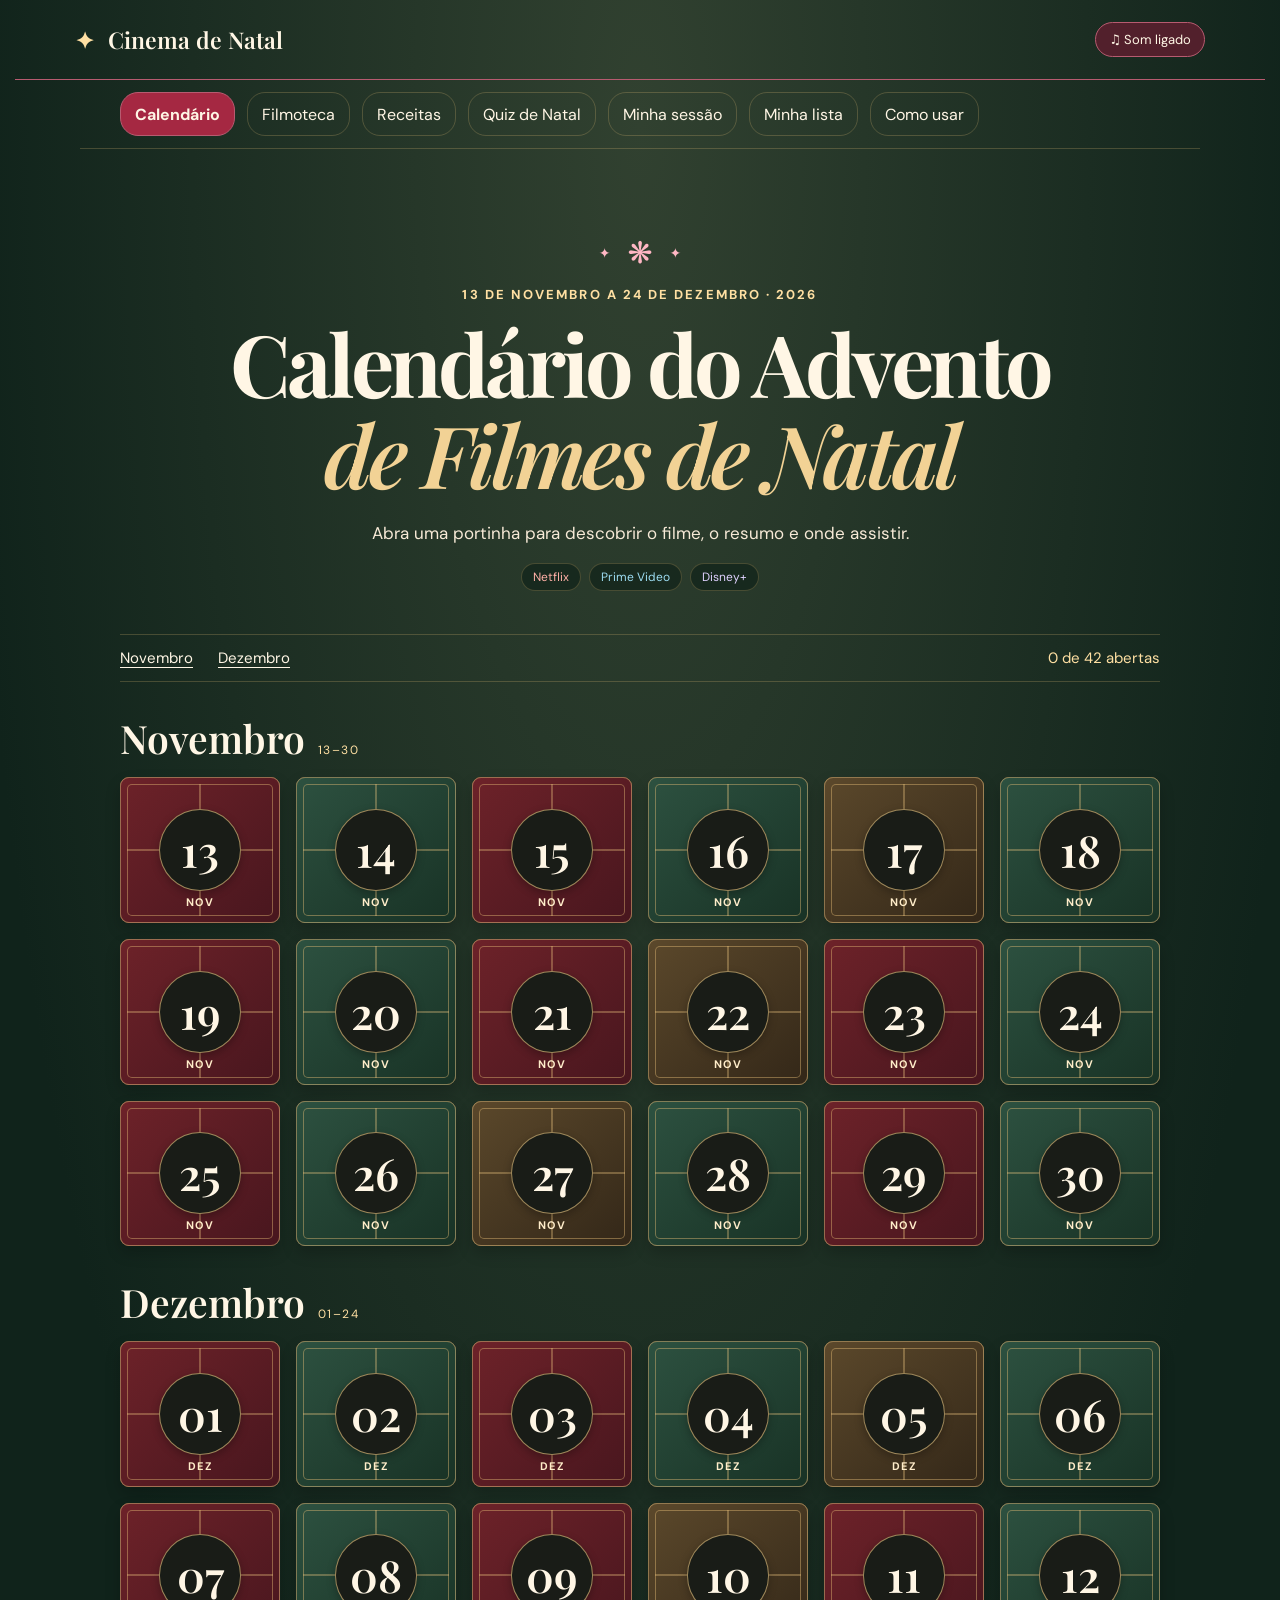
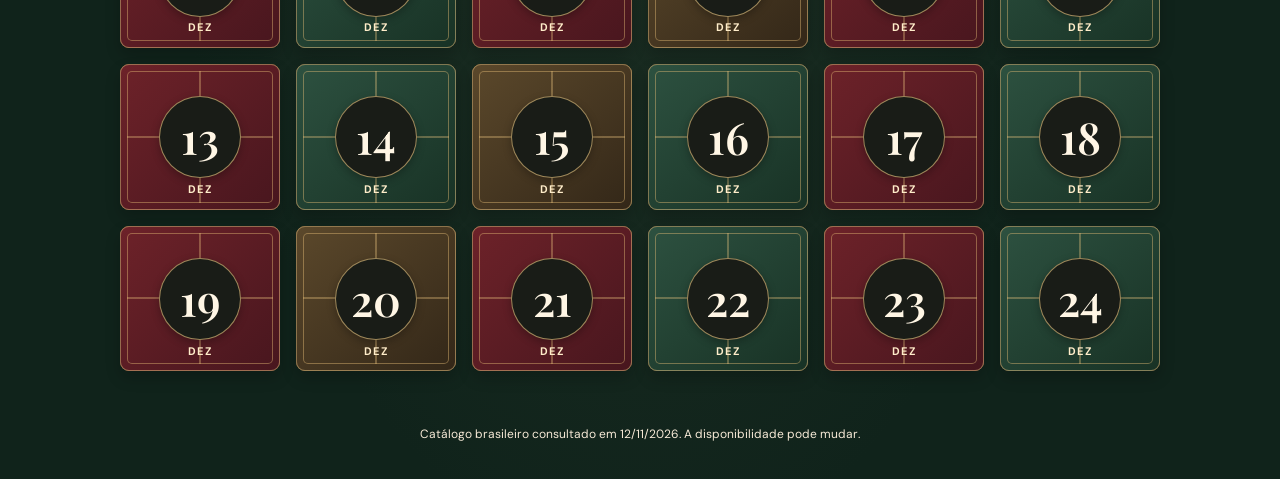
==== commit 1be895e9: "PHP e React" ====
--- a/abrir_calendario.html
+++ b/abrir_calendario.html
@@ -898,7 +898,8 @@
   resize: vertical;
 }
 
-[data-watch-field="saved"][aria-pressed="true"] {
+[data-watch-field="saved"][aria-pressed="true"],
+[data-react-save][aria-pressed="true"] {
   border-color: var(--cinema-natal-red-light);
   background: var(--cinema-natal-red-dark);
 }
@@ -2407,6 +2408,54 @@
 ]
 </script>
 <script>
+// O React assume somente a lista de cartões. Busca e sessões usam os mesmos dados.
+function createReactLibrary(container) {
+  if (!window.React || !window.ReactDOM?.createRoot) return null;
+  const h = window.React.createElement;
+  const root = window.ReactDOM.createRoot(container);
+
+  function FilmCard({ item, sessions, openRecipe }) {
+    const { movie, index, reviewUrl, reviewLabel } = item;
+    const saved = window.React.useSyncExternalStore(
+      subscribeToSavedChanges,
+      () => sessions.isSaved(movie)
+    );
+
+    function subscribeToSavedChanges(callback) {
+      sessions.savedChanges.addEventListener('change', callback);
+      return () => sessions.savedChanges.removeEventListener('change', callback);
+    }
+    return h('article', { className: 'panel-card' },
+      h('h2', null, movie.title),
+      h('p', { className: 'panel-meta' }, `${movie.year} · ${movie.genre}`),
+      h('details', null,
+        h('summary', null, 'Sinopse e avaliações'),
+        h('p', null, movie.summary),
+        movie.review?.note && h('p', null, movie.review.note),
+        h('a', { href: reviewUrl, target: '_blank', rel: 'noopener noreferrer' }, reviewLabel)
+      ),
+      h('div', { className: 'quiz-actions library-actions' },
+        h('button', { type: 'button', className: 'panel-button', onClick: () => sessions.open(movie) }, 'Montar sessão'),
+        h('button', { type: 'button', className: 'panel-button panel-secondary', onClick: () => openRecipe(index) }, 'Ver receita'),
+        h('button', {
+          type: 'button',
+          className: 'panel-button panel-secondary',
+          'aria-pressed': saved,
+          'data-react-save': '',
+          onClick: () => sessions.toggleSaved(movie)
+        }, saved ? 'Salvo para depois' : 'Salvar para depois')
+      )
+    );
+  }
+
+  return (items, sessions, openRecipe, clearFilters) => {
+    root.render(items.length
+      ? items.map(item => h(FilmCard, { key: movieKey(item.movie), item, sessions, openRecipe }))
+      : h('button', { type: 'button', className: 'panel-button panel-secondary', onClick: clearFilters }, 'Limpar filtros'));
+  };
+}
+</script>
+<script>
 // A ordem das apresentações acompanha as entradas de cada mês em filmes.json.
 const filmThemes = {
   novembro: [
@@ -2866,6 +2915,7 @@
     Array.isArray(entry) && typeof entry[0] === 'string' && entry[1] && typeof entry[1] === 'object'
   ) : []);
   let movies = [];
+  const savedChanges = new EventTarget();
   let lineup = [];
   let sessionMenu;
 
@@ -2896,6 +2946,7 @@
           break;
       }
     }
+    savedChanges.dispatchEvent(new Event('change'));
     const focused = document.activeElement;
     if (watchlist.contains(focused)) {
       const card = focused.closest('[data-watch-card]');
@@ -2908,9 +2959,17 @@
     renderWatchlist();
   }
 
+  function isSaved(movie) {
+    return Boolean(records.get(movieKey(movie))?.saved);
+  }
+
+  function toggleSaved(movie) {
+    update(movie, { saved: !isSaved(movie) });
+  }
+
   function saveButton(movie) {
     const key = movieKey(movie);
-    const control = button('Salvar para depois', () => update(movie, { saved: !records.get(key)?.saved }));
+    const control = button('Salvar para depois', () => toggleSaved(movie));
     control.dataset.watchKey = key;
     control.dataset.watchField = 'saved';
     updateSaveButton(control, records.get(key)?.saved);
@@ -3096,7 +3155,7 @@
     watchStatus.textContent = message;
   }
 
-  return { load, open, saveButton, showError };
+  return { load, open, saveButton, isSaved, toggleSaved, savedChanges, showError };
 }
 </script>
 <script>
@@ -3107,6 +3166,7 @@
   const genre = document.querySelector('#library-genre');
   const libraryStatus = document.querySelector('#library-status');
   const libraryList = document.querySelector('#library-list');
+  const renderReactLibrary = createReactLibrary(libraryList);
   const recipeSelect = document.querySelector('#recipe-film');
   const recipeContent = document.querySelector('#recipe-content');
   const quizForm = document.querySelector('#quiz-form');
@@ -3184,42 +3244,53 @@
     location.hash = 'receitas';
   }
 
+  function clearLibraryFilters() {
+    search.value = '';
+    genre.value = '';
+    renderLibrary();
+    search.focus();
+  }
+
   function renderLibrary() {
     const terms = normalize(search.value.trim()).split(/\s+/);
-    const cards = movies.flatMap((movie, index) => {
+    const items = movies.flatMap((movie, index) => {
       const haystack = normalize(`${movie.title} ${movie.year} ${movie.genre}`);
       if (genre.value && movie.genre !== genre.value) return [];
       if (!terms.every(term => haystack.includes(term))) return [];
+      const reviewUrl = movie.review?.url ||
+        'https://www.rottentomatoes.com/search?search=' + encodeURIComponent(`${movie.title} ${movie.year}`);
+      const reviewLabel = movie.review ? 'Avaliações no Rotten Tomatoes ↗' : 'Buscar avaliações ↗';
+      return [{ movie, index, reviewUrl, reviewLabel }];
+    });
+    libraryStatus.textContent = items.length ? `${items.length} de ${movies.length} filmes` : 'Nenhum filme encontrado.';
+
+    if (renderReactLibrary) {
+      renderReactLibrary(items, sessions, openRecipe, clearLibraryFilters);
+      return;
+    }
+
+    if (!items.length) {
+      const clear = node('button', 'Limpar filtros', 'panel-button panel-secondary');
+      clear.type = 'button';
+      clear.addEventListener('click', clearLibraryFilters);
+      libraryList.replaceChildren(clear);
+      return;
+    }
+
+    const cards = items.map(({ movie, index, reviewUrl, reviewLabel }) => {
       const card = node('article', '', 'panel-card');
       const details = node('details');
-      details.append(
-        node('summary', 'Sinopse e avaliações'),
-        node('p', movie.summary)
-      );
+      details.append(node('summary', 'Sinopse e avaliações'), node('p', movie.summary));
       if (movie.review?.note) details.append(node('p', movie.review.note));
-      const reviewUrl = movie.review?.url ||
-        'https://www.rottentomatoes.com/search?search=' + encodeURIComponent(`${movie.title} ${movie.year}`);
+      details.append(link(reviewLabel, reviewUrl, true));
       const recipe = node('button', 'Ver receita', 'panel-button panel-secondary');
       recipe.type = 'button';
       recipe.addEventListener('click', () => openRecipe(index));
-      details.append(link(movie.review ? 'Avaliações no Rotten Tomatoes ↗' : 'Buscar avaliações ↗', reviewUrl, true));
       const actions = node('div', '', 'quiz-actions library-actions');
       actions.append(sessionButton(movie), recipe, sessions.saveButton(movie));
       card.append(node('h2', movie.title), node('p', `${movie.year} · ${movie.genre}`, 'panel-meta'), details, actions);
-      return [card];
+      return card;
     });
-    libraryStatus.textContent = cards.length ? `${cards.length} de ${movies.length} filmes` : 'Nenhum filme encontrado.';
-    if (!cards.length) {
-      const clear = node('button', 'Limpar filtros', 'panel-button panel-secondary');
-      clear.addEventListener('click', () => {
-        search.value = '';
-        genre.value = '';
-        renderLibrary();
-        search.focus();
-      });
-      libraryList.replaceChildren(clear);
-      return;
-    }
     libraryList.replaceChildren(...cards);
   }
 
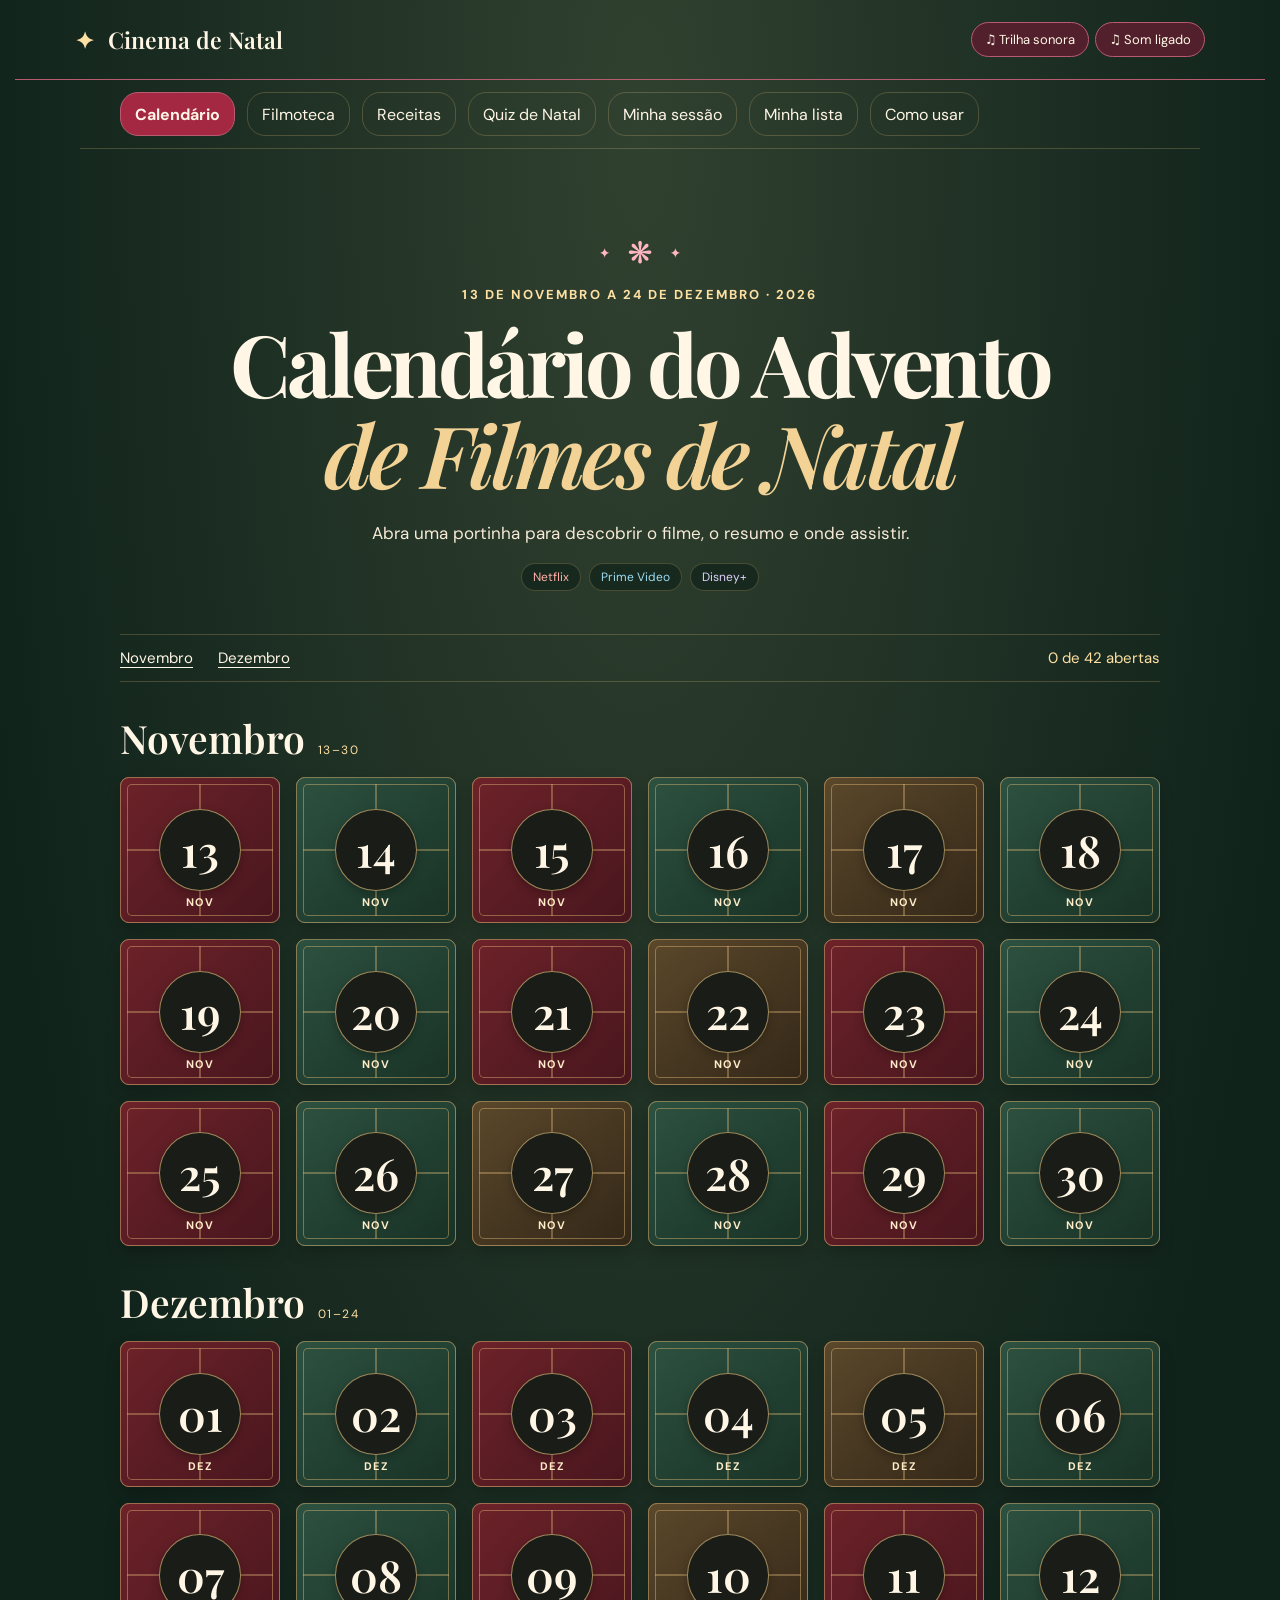
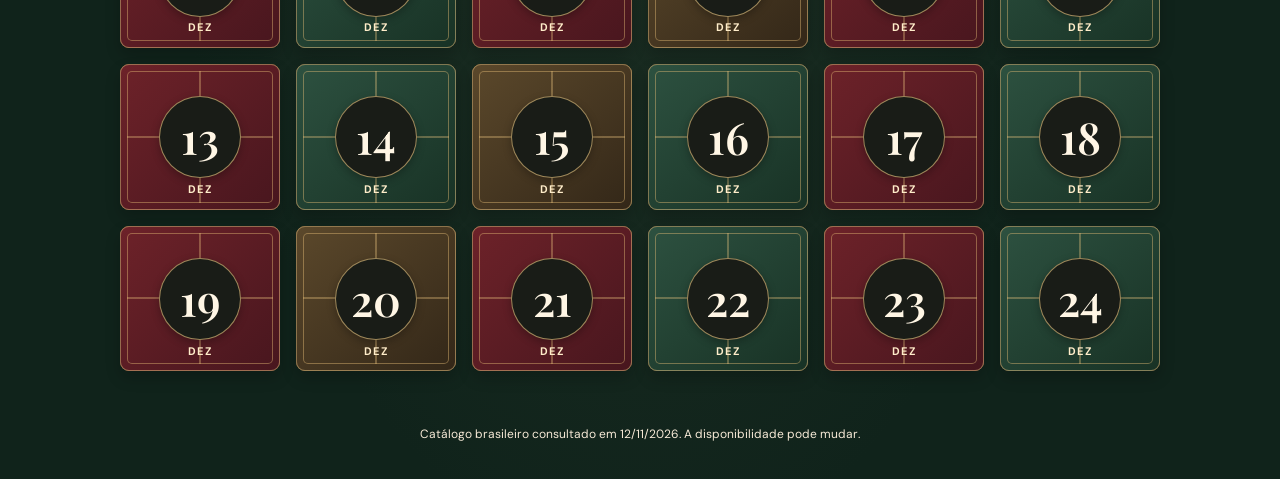
==== commit efca0845: "Player de musica" ====
--- a/abrir_calendario.html
+++ b/abrir_calendario.html
@@ -1057,6 +1057,53 @@
     grid-column: 1 / -1;
   }
 }
+
+.sound-controls {
+  display: flex;
+  flex-wrap: wrap;
+  justify-content: flex-end;
+  gap: 6px;
+}
+
+.soundtrack {
+  position: fixed;
+  z-index: 4;
+  inset-inline-end: max(12px, env(safe-area-inset-right));
+  inset-block-end: max(12px, env(safe-area-inset-bottom));
+  width: min(calc(100% - 24px), 18rem);
+  max-height: calc(100dvh - 24px);
+  overflow: auto;
+  padding: 12px;
+  box-shadow: 0 12px 36px #0009;
+}
+
+.soundtrack-header {
+  display: flex;
+  align-items: center;
+  justify-content: space-between;
+  gap: 8px;
+}
+
+.soundtrack-header .sound {
+  min-width: 44px;
+  min-height: 44px;
+  font-size: 22px;
+}
+
+.soundtrack p {
+  margin-block: 4px 8px;
+  font-size: 14px;
+}
+
+.soundtrack iframe {
+  display: block;
+  width: 100%;
+  min-width: 200px;
+  height: 200px;
+  border: 0;
+  border-radius: 8px;
+  margin-block-end: 8px;
+}
 </style>
 </head>
 <body>
@@ -1064,7 +1111,10 @@
 <div class="snow" aria-hidden="true"></div>
 <header class="top">
   <a class="brand" href="#calendario">✦ <span>Cinema de Natal</span></a>
+  <div class="sound-controls">
+  <button id="soundtrack-toggle" class="sound" type="button" aria-controls="soundtrack" aria-expanded="false" hidden>♫ Trilha sonora</button>
   <button id="sound" class="sound" type="button" aria-pressed="true">♫ Som ligado</button>
+  </div>
 </header>
 <nav class="panel-nav" aria-label="Áreas do painel">
   <a href="#calendario" aria-current="page">Calendário</a>
@@ -1075,6 +1125,15 @@
   <a href="#minha-lista">Minha lista</a>
   <a href="#como-usar">Como usar</a>
 </nav>
+<section id="soundtrack" class="panel-card soundtrack" aria-labelledby="soundtrack-title" hidden>
+  <div class="soundtrack-header">
+    <h2 id="soundtrack-title">Jazz de Natal</h2>
+    <button id="soundtrack-close" class="sound" type="button" aria-label="Fechar mini player">×</button>
+  </div>
+  <p id="soundtrack-hint">Dê play para ouvir enquanto navega.</p>
+  <div id="soundtrack-player"></div>
+  <a id="soundtrack-link" href="https://www.youtube.com/watch?v=yXQViqx6GMY&amp;list=PLO_1AmtK1TMTsHd6kiGSucSrjf6l8AjMn" target="_blank" rel="noopener noreferrer">Minha playlist no YouTube ↗</a>
+</section>
 <main id="conteudo" tabindex="-1">
 <div id="calendario" data-panel>
   <section class="hero" aria-labelledby="title">
@@ -1199,6 +1258,10 @@
       <p>Depois de escolher o filme, encontre o convite abaixo do cardápio. Preencha o dia e o horário e copie o texto para enviar.</p>
     </li>
   </ol>
+  <details class="panel-card">
+    <summary>Como ouvir a trilha sonora?</summary>
+    <p>Abra <strong>Trilha sonora</strong> no cabeçalho e pressione play no mini player. No Mac, use o atalho iniciar_cinema.command para abrir o painel com o mini player. Para parar, pause o vídeo ou feche o player. O botão Som controla os efeitos das portinhas.</p>
+  </details>
   <aside class="guide-tip">
     <h2>Guarde os filmes que quer rever</h2>
     <p>Use <strong>Salvar para depois</strong> na Filmoteca. Em Minha lista, marque o que já assistiu e dê suas notas. A lista fica salva neste navegador.</p>
@@ -2536,6 +2599,54 @@
 }
 </script>
 <script>
+(() => {
+  const toggle = document.querySelector('#soundtrack-toggle');
+  const soundtrack = document.querySelector('#soundtrack');
+  const player = document.querySelector('#soundtrack-player');
+  const hint = document.querySelector('#soundtrack-hint');
+  const videoId = 'rcVGYPDFahk';
+  const fromFile = location.protocol === 'file:';
+
+  function closePlayer() {
+    soundtrack.hidden = true;
+    toggle.setAttribute('aria-expanded', 'false');
+    player.replaceChildren();
+    toggle.focus();
+  }
+
+  function openPlayer() {
+    if (fromFile) return;
+
+    const frame = document.createElement('iframe');
+    const params = new URLSearchParams({ playsinline: '1', loop: '1', playlist: videoId });
+    frame.title = 'Jazz instrumental de Natal no YouTube';
+    frame.referrerPolicy = 'strict-origin-when-cross-origin';
+    frame.allowFullscreen = true;
+    frame.src = `https://www.youtube-nocookie.com/embed/${videoId}?${params}`;
+    player.replaceChildren(frame);
+  }
+
+  if (fromFile) {
+    hint.textContent = 'Para assistir aqui no painel, abra o arquivo iniciar_cinema.command no Mac ou inicie o servidor local com PHP ou Python.';
+  }
+
+  toggle.hidden = false;
+  toggle.addEventListener('click', () => {
+    if (!soundtrack.hidden) {
+      closePlayer();
+      return;
+    }
+    soundtrack.hidden = false;
+    toggle.setAttribute('aria-expanded', 'true');
+    openPlayer();
+  });
+  document.querySelector('#soundtrack-close').addEventListener('click', closePlayer);
+  soundtrack.addEventListener('keydown', event => {
+    if (event.key === 'Escape') closePlayer();
+  });
+})();
+</script>
+<script>
 const platforms = {
   N: { name: 'Netflix', search: title => 'https://www.netflix.com/search?q=' + encodeURIComponent(title) },
   P: { name: 'Prime Video', search: title => 'https://www.primevideo.com/search/ref=atv_nb_sr?phrase=' + encodeURIComponent(title) },
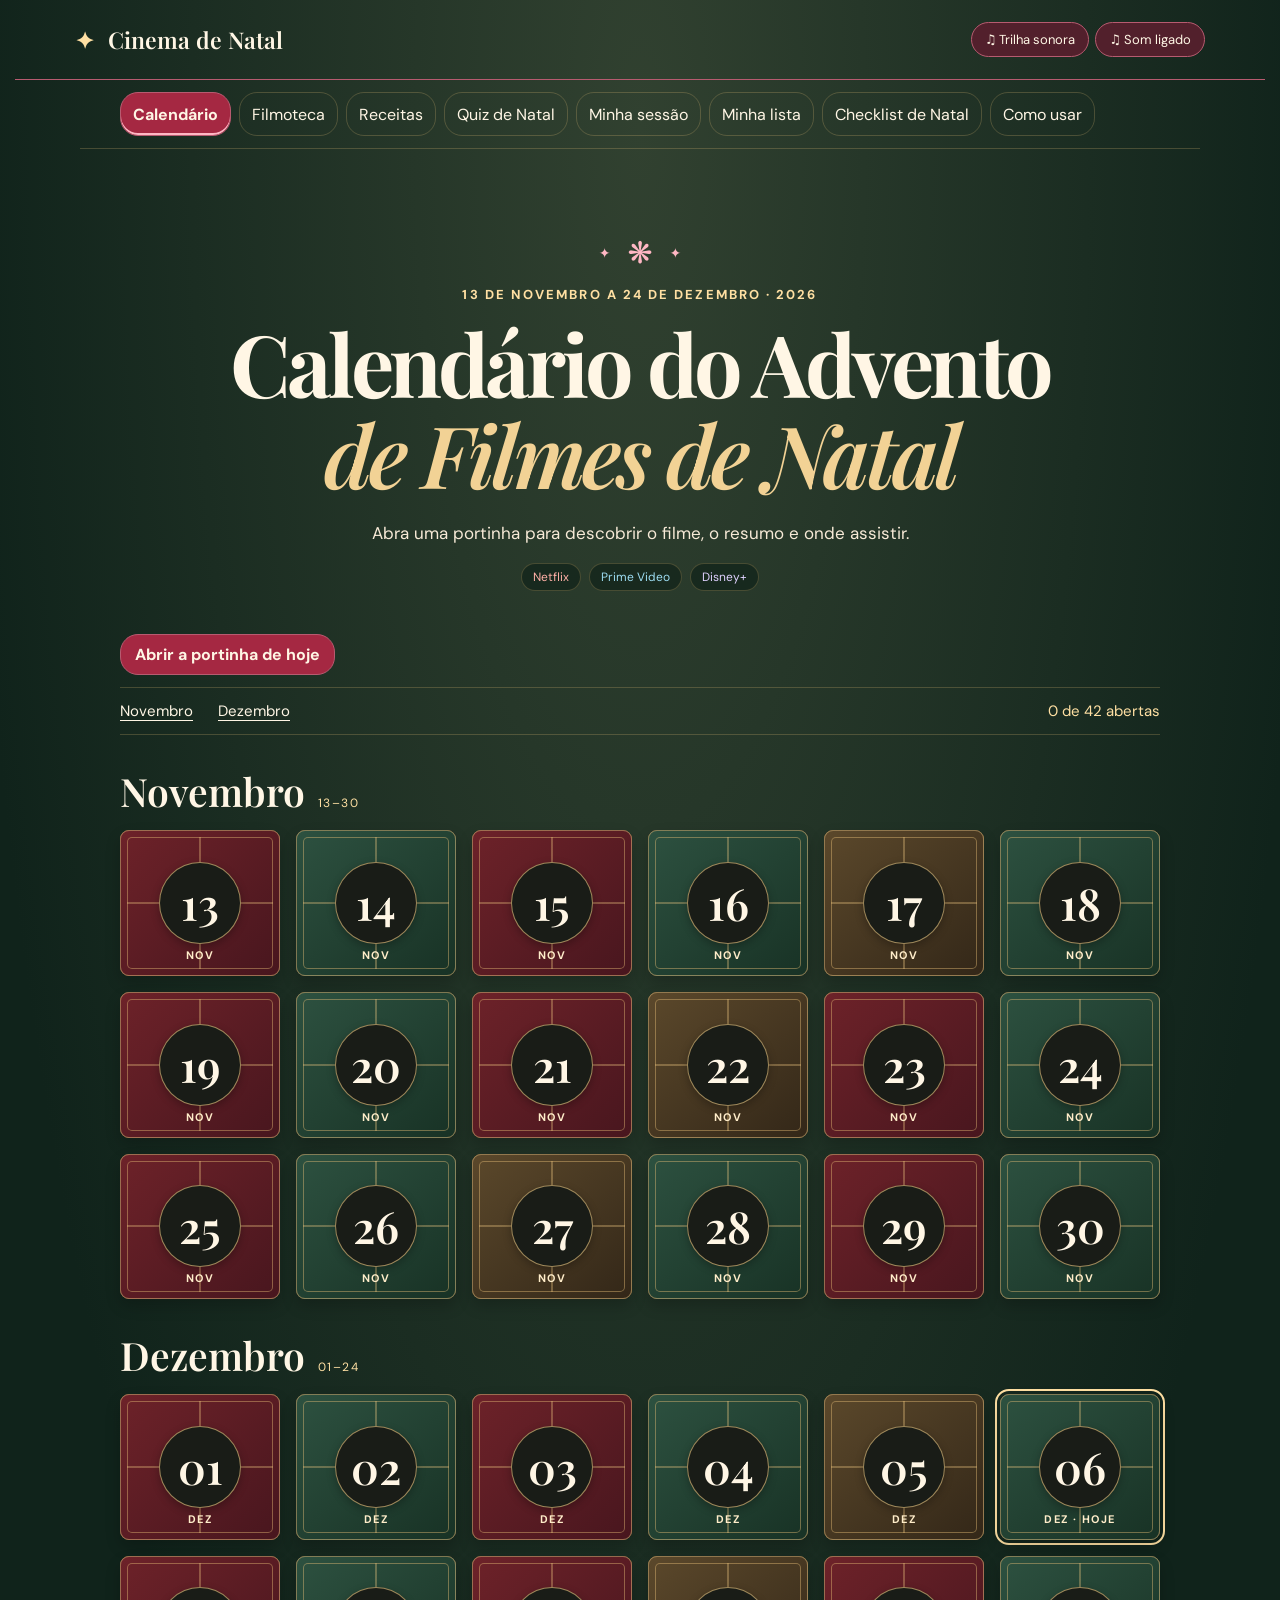
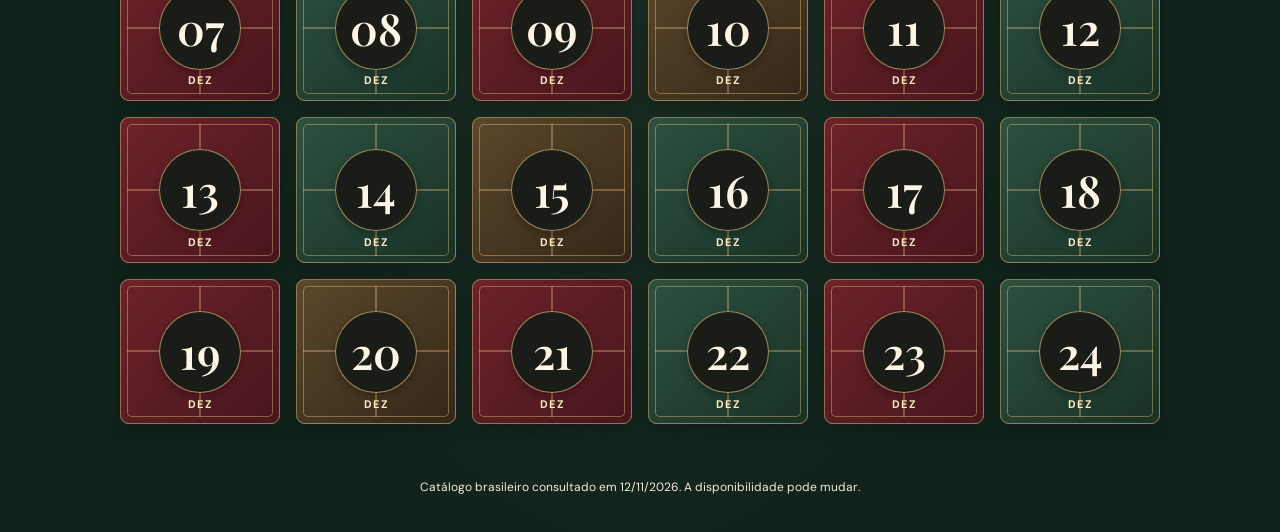
==== commit dfb9ed88: "Atualizações e novidade" ====
--- a/abrir_calendario.html
+++ b/abrir_calendario.html
@@ -1,5 +1,5 @@
 <!doctype html>
-<!-- Arquivo gerado por gerar_html.py. Edite os arquivos-fonte. -->
+<!-- Arquivo gerado por ferramentas/gerar_html.py. Edite os arquivos-fonte. -->
 <html lang="pt-BR">
 <head>
 <meta charset="utf-8">
@@ -651,9 +651,13 @@
 
 .panel-nav {
   display: flex;
-  flex-wrap: wrap;
-  gap: 8px 12px;
-  padding-block: 14px;
+  flex-wrap: nowrap;
+  overflow-x: auto;
+  scrollbar-width: thin;
+  scrollbar-color: var(--cinema-natal-red-line) transparent;
+  gap: 8px;
+  padding-block: 12px;
+  border-bottom: 1px solid var(--cinema-natal-line);
 }
 
 .panel-nav a,
@@ -836,13 +840,6 @@
 }
 
 @media (max-width: 480px) {
-  .panel-nav a {
-    display: grid;
-    place-items: center;
-    flex: 1 1 42%;
-    min-height: 44px;
-  }
-
   .quiz-actions .panel-button {
     flex: 1 1 auto;
     text-align: center;
@@ -925,15 +922,13 @@
   transform: none;
 }
 
-.panel-nav {
-  padding-block: 12px;
-  border-bottom: 1px solid var(--cinema-natal-line);
-}
-
 .panel-nav a {
   display: inline-flex;
   align-items: center;
   justify-content: center;
+  flex: 0 0 auto;
+  white-space: nowrap;
+  padding-inline: 12px;
   min-height: 44px;
 }
 
@@ -1042,20 +1037,6 @@
     grid-template-columns: 1fr;
     gap: 8px;
   }
-
-  .panel-nav {
-    display: grid;
-    grid-template-columns: repeat(2, minmax(0, 1fr));
-    gap: 6px;
-  }
-
-  .panel-nav a {
-    padding-inline: 8px;
-  }
-
-  .panel-nav a:last-child {
-    grid-column: 1 / -1;
-  }
 }
 
 .sound-controls {
@@ -1103,6 +1084,132 @@
   border: 0;
   border-radius: 8px;
   margin-block-end: 8px;
+}
+
+/* Destaque da data atual e espaço para os filtros da Filmoteca. */
+#today-door {
+  margin-bottom: 12px;
+}
+
+.door[aria-current="date"] {
+  outline: 2px solid var(--cinema-natal-gold);
+  outline-offset: 3px;
+}
+
+.door[aria-current="date"] .face small::after {
+  content: " · HOJE";
+}
+
+@media (min-width: 761px) {
+  .filter-bar {
+    grid-template-columns: minmax(0, 2fr) repeat(2, minmax(0, 1fr));
+  }
+}
+
+@media (min-width: 541px) and (max-width: 760px) {
+  .filter-bar {
+    grid-template-columns: repeat(2, minmax(0, 1fr));
+  }
+
+  .filter-bar > :first-child {
+    grid-column: 1 / -1;
+  }
+}
+
+/* Tarefas da sessão e dos preparativos de Natal. */
+.checklist-grid {
+  display: grid;
+  grid-template-columns: repeat(auto-fit, minmax(min(100%, 21rem), 1fr));
+  gap: 16px;
+  align-items: start;
+}
+
+.checklist-items {
+  margin: 0 0 16px;
+  padding: 0;
+  list-style: none;
+}
+
+.checklist-items li {
+  display: flex;
+  align-items: center;
+  justify-content: space-between;
+  flex-wrap: wrap;
+  gap: 6px 12px;
+  padding-block: 6px;
+  border-bottom: 1px solid var(--cinema-natal-line);
+}
+
+.checklist-items label {
+  display: flex;
+  align-items: center;
+  gap: 8px;
+  min-height: 44px;
+  cursor: pointer;
+  overflow-wrap: anywhere;
+}
+
+.checklist-items input {
+  accent-color: var(--cinema-natal-red-light);
+}
+
+.checklist-items input:checked + span {
+  text-decoration: line-through;
+}
+
+.checklist-form input {
+  flex: 1 1 10rem;
+  min-width: 0;
+  min-height: 44px;
+  padding: 8px;
+  border: 1px solid var(--cinema-natal-red-line);
+  border-radius: 8px;
+  background: var(--cinema-natal-red-surface);
+  color: inherit;
+  font: inherit;
+}
+
+.session-food > button {
+  display: block;
+  margin-top: 12px;
+}
+
+
+.checklist-meter {
+  display: block;
+  width: 100%;
+  height: 10px;
+  accent-color: var(--cinema-natal-red-light);
+}
+
+.checklist-filter {
+  display: flex;
+  align-items: center;
+  gap: 8px;
+  min-height: 44px;
+  margin-top: 8px;
+  cursor: pointer;
+}
+
+.checklist-filter input {
+  accent-color: var(--cinema-natal-red-light);
+}
+
+.checklist-items li:focus-within {
+  border-color: var(--cinema-natal-red-light);
+}
+
+.checklist-items button {
+  min-height: 44px;
+  margin: 0;
+}
+
+.checklist-empty {
+  color: var(--cinema-natal-gold);
+}
+
+.panel-nav [aria-current="page"] {
+  box-shadow: inset 0 -2px var(--cinema-natal-red-light);
 }
 </style>
 </head>
@@ -1123,6 +1230,7 @@
   <a href="#quiz">Quiz de Natal</a>
   <a href="#sessao">Minha sessão</a>
   <a href="#minha-lista">Minha lista</a>
+  <a href="#checklist">Checklist de Natal</a>
   <a href="#como-usar">Como usar</a>
 </nav>
 <section id="soundtrack" class="panel-card soundtrack" aria-labelledby="soundtrack-title" hidden>
@@ -1144,6 +1252,7 @@
     <div class="services" aria-label="Plataformas do calendário"><span>Netflix</span><span>Prime Video</span><span>Disney+</span></div>
   </section>
   <div class="calendar">
+    <button id="today-door" class="panel-button" type="button" hidden>Abrir a portinha de hoje</button>
     <nav class="calendar-nav" aria-label="Meses do calendário">
       <a href="#novembro">Novembro</a><a href="#dezembro">Dezembro</a>
       <span id="progress" role="status"></span>
@@ -1165,6 +1274,14 @@
     <input id="library-search" type="search" placeholder="Título, gênero ou ano"></div>
     <div><label for="library-genre">Gênero</label>
     <select id="library-genre"><option value="">Todos os gêneros</option></select></div>
+    <div><label for="library-duration">Tempo disponível</label>
+    <select id="library-duration">
+      <option value="">Qualquer duração</option>
+      <option value="30">Até 30 min</option>
+      <option value="60">Até 1 hora</option>
+      <option value="90">Até 1h30</option>
+      <option value="120">Até 2 horas</option>
+    </select></div>
   </div>
   <p id="library-status" role="status">Carregando filmes…</p>
   <div id="library-list" class="panel-grid"></div>
@@ -1239,6 +1356,42 @@
   <a href="#filmoteca">Explorar a filmoteca</a>
   <div id="watchlist-content" class="panel-grid"></div>
 </section>
+<section id="checklist" class="panel-section" data-panel hidden aria-labelledby="checklist-title">
+  <h1 id="checklist-title">Checklist de Natal</h1>
+  <p>Marque o que já fez e adicione suas tarefas. O progresso fica neste navegador.</p>
+  <div class="checklist-grid">
+    <section class="panel-card" aria-labelledby="checklist-session-title" data-checklist="sessao">
+      <h2 id="checklist-session-title">Minha sessão</h2>
+      <p class="panel-meta checklist-progress" role="status"></p>
+      <progress class="checklist-meter" aria-label="Progresso das tarefas de sessão"></progress>
+      <label class="checklist-filter"><input type="checkbox"> Mostrar só pendentes</label>
+      <p class="checklist-empty" hidden>Todas as tarefas estão concluídas.</p>
+      <ul class="checklist-items"></ul>
+      <form class="checklist-form">
+        <label for="session-task">Nova tarefa da sessão</label>
+        <div class="quiz-actions">
+          <input id="session-task" type="text" maxlength="100" required>
+          <button class="panel-button" type="submit">Adicionar</button>
+        </div>
+      </form>
+    </section>
+    <section class="panel-card" aria-labelledby="checklist-christmas-title" data-checklist="natal">
+      <h2 id="checklist-christmas-title">Meu Natal</h2>
+      <p class="panel-meta checklist-progress" role="status"></p>
+      <progress class="checklist-meter" aria-label="Progresso das tarefas de Natal"></progress>
+      <label class="checklist-filter"><input type="checkbox"> Mostrar só pendentes</label>
+      <p class="checklist-empty" hidden>Todas as tarefas estão concluídas.</p>
+      <ul class="checklist-items"></ul>
+      <form class="checklist-form">
+        <label for="christmas-task">Nova tarefa de Natal</label>
+        <div class="quiz-actions">
+          <input id="christmas-task" type="text" maxlength="100" required>
+          <button class="panel-button" type="submit">Adicionar</button>
+        </div>
+      </form>
+    </section>
+  </div>
+</section>
 <section id="como-usar" class="panel-section" data-panel hidden aria-labelledby="guide-title">
   <h1 id="guide-title">Como usar o Cinema de Natal</h1>
   <p class="guide-intro">Escolha um filme, combine com algo gostoso e prepare sua sessão.</p>
@@ -1262,6 +1415,11 @@
     <summary>Como ouvir a trilha sonora?</summary>
     <p>Abra <strong>Trilha sonora</strong> no cabeçalho e pressione play no mini player. No Mac, use o atalho iniciar_cinema.command para abrir o painel com o mini player. Para parar, pause o vídeo ou feche o player. O botão Som controla os efeitos das portinhas.</p>
   </details>
+  <aside class="guide-tip">
+    <h2>Organize os preparativos</h2>
+    <p>No Checklist de Natal, marque tarefas prontas ou adicione as suas. Use <strong>Adicionar ao checklist</strong> em Minha sessão para levar os filmes e a receita escolhidos.</p>
+    <a href="#checklist">Abrir o checklist</a>
+  </aside>
   <aside class="guide-tip">
     <h2>Guarde os filmes que quer rever</h2>
     <p>Use <strong>Salvar para depois</strong> na Filmoteca. Em Minha lista, marque o que já assistiu e dê suas notas. A lista fica salva neste navegador.</p>
@@ -1589,34 +1747,37 @@
     "title": "A Felicidade Não Se Compra",
     "year": 1946,
     "genre": "clássico",
-    "menu": "ceia",
+    "menu": "rabanada",
     "summary": "George Bailey passa a vida adiando seus planos para ajudar a comunidade de Bedford Falls. Na véspera de Natal, uma crise financeira o faz questionar o valor de tudo o que construiu. Um anjo lhe mostra como seria a cidade sem a sua presença. O filme de Frank Capra dá espaço ao desânimo de George antes de chegar ao calor humano pelo qual ficou conhecido.",
     "review": {
       "url": "https://www.rottentomatoes.com/m/its_a_wonderful_life",
       "note": "94% da crítica e 95% do público no levantamento consultado."
-    }
+    },
+    "duration": 130
   },
   {
     "title": "Simplesmente Amor",
     "year": 2003,
     "genre": "romance",
-    "menu": "doce",
+    "menu": "brownie",
     "summary": "Em Londres, as semanas que antecedem o Natal aproximam personagens em momentos muito diferentes da vida amorosa. Um primeiro-ministro se encanta por uma funcionária, um escritor se isola na França e um garoto tenta chamar a atenção da colega. A montagem cruza gestos grandiosos, constrangimentos e perdas, com uma trilha que costura histórias de tons bem distintos.",
     "review": {
       "url": "https://www.rottentomatoes.com/m/love_actually",
       "note": "65% da crítica e 72% do público. O consenso editorial vê excesso de histórias, mas valoriza o elenco."
-    }
+    },
+    "duration": 135
   },
   {
     "title": "Os Rejeitados",
     "year": 2023,
     "genre": "drama",
-    "menu": "ceia",
+    "menu": "massa",
     "summary": "Num internato da Nova Inglaterra, um professor mal-humorado fica encarregado dos alunos que não podem voltar para casa nas férias. Aos poucos, o campus quase vazio aproxima o professor, um estudante rebelde e a cozinheira da escola, que carrega seu próprio luto. A convivência atravessa atritos e pequenos atos de cuidado sem apressar a transformação dos personagens.",
     "review": {
       "url": "https://www.rottentomatoes.com/m/the_holdovers",
       "note": "97% da crítica e 92% do público. O consenso editorial destaca o tom agridoce."
-    }
+    },
+    "duration": 133
   },
   {
     "title": "O Grinch",
@@ -1627,7 +1788,8 @@
     "review": {
       "url": "https://www.rottentomatoes.com/m/the_grinch",
       "note": "60% da crítica e 54% do público no levantamento consultado."
-    }
+    },
+    "duration": 85
   },
   {
     "title": "Um Conto de Natal",
@@ -1637,35 +1799,39 @@
     "summary": "Ebenezer Scrooge administra seus negócios com mão de ferro e recebe o Natal com desprezo. Na véspera, visitas sobrenaturais o levam por lembranças e por versões possíveis de sua própria vida. Alastair Sim dá ao personagem uma dureza que torna a jornada emocional da história de Dickens mais marcante.",
     "review": {
       "url": "https://www.rottentomatoes.com/m/a_christmas_carol_1951"
-    }
+    },
+    "duration": 86
   },
   {
     "title": "O Natal de Charlie Brown",
     "year": 1965,
     "genre": "família",
     "menu": "doce",
-    "summary": "Charlie Brown tenta entender por que está triste quando todo mundo parece ocupado celebrando. Lucy o convida a dirigir a peça da turma, e ele acaba escolhendo uma árvore bem diferente da que os colegas imaginavam. A animação deixa bastante espaço para o silêncio, o humor melancólico e o jazz de Vince Guaraldi."
+    "summary": "Charlie Brown tenta entender por que está triste quando todo mundo parece ocupado celebrando. Lucy o convida a dirigir a peça da turma, e ele acaba escolhendo uma árvore bem diferente da que os colegas imaginavam. A animação deixa bastante espaço para o silêncio, o humor melancólico e o jazz de Vince Guaraldi.",
+    "duration": 25
   },
   {
     "title": "Operação Presente",
     "year": 2011,
     "genre": "família",
-    "menu": "lanche",
+    "menu": "sanduiche",
     "summary": "O Polo Norte virou uma operação de alta tecnologia, mas uma criança ficou sem receber seu presente. Arthur, filho do Papai Noel, improvisa uma entrega antes do amanhecer com a ajuda do avô e de uma elfa. A aventura contrapõe o fascínio pelas máquinas ao trabalho de lembrar de uma única pessoa.",
     "review": {
       "url": "https://www.rottentomatoes.com/m/arthur_christmas"
-    }
+    },
+    "duration": 97
   },
   {
     "title": "Carol",
     "year": 2015,
     "genre": "romance",
-    "menu": "ceia",
+    "menu": "massa",
     "summary": "Uma jovem balconista e aspirante a fotógrafa conhece Carol numa loja de departamentos em Nova York. A relação cresce entre telefonemas, encontros discretos e uma viagem que afasta as duas da rotina. O frio, as vitrines e as roupas do período ajudam Todd Haynes a construir um romance em que olhares têm o peso de declarações.",
     "review": {
       "url": "https://www.rottentomatoes.com/m/carol",
       "note": "94% da crítica e 75% do público. O consenso editorial destaca a direção e as duas protagonistas."
-    }
+    },
+    "duration": 118
   },
   {
     "title": "Adoráveis Mulheres",
@@ -1676,7 +1842,8 @@
     "review": {
       "url": "https://www.rottentomatoes.com/m/little_women_2019",
       "note": "95% da crítica e 89% do público no levantamento consultado."
-    }
+    },
+    "duration": 135
   },
   {
     "title": "Agora Seremos Felizes",
@@ -1687,7 +1854,8 @@
     "review": {
       "url": "https://www.rottentomatoes.com/m/meet_me_in_st_louis",
       "note": "99% da crítica e 86% do público no levantamento consultado."
-    }
+    },
+    "duration": 113
   },
   {
     "title": "A Loja da Esquina",
@@ -1698,7 +1866,8 @@
     "review": {
       "url": "https://www.rottentomatoes.com/m/the_shop_around_the_corner",
       "note": "99% da crítica e 91% do público. O consenso editorial destaca o roteiro de Samson Raphaelson e a direção de Ernst Lubitsch."
-    }
+    },
+    "duration": 99
   },
   {
     "title": "Gremlins",
@@ -1708,7 +1877,8 @@
     "summary": "Billy recebe uma criatura de estimação com três regras bastante específicas. A quebra das regras muda o tom do Natal da cidade, que passa das luzinhas e canções para o caos. Joe Dante combina humor e sustos num filme que funciona melhor para quem gosta de ver uma tradição familiar sair dos trilhos.",
     "review": {
       "url": "https://www.rottentomatoes.com/m/gremlins"
-    }
+    },
+    "duration": 106
   },
   {
     "title": "Batman: O Retorno",
@@ -1718,44 +1888,49 @@
     "summary": "Gotham está coberta de enfeites quando o Pinguim surge como peça de uma campanha política. Selina Kyle assume uma nova identidade e atravessa o caminho de Batman. Tim Burton contrapõe a decoração pública ao isolamento das figuras centrais e transforma o Natal em moldura para uma fábula sombria.",
     "review": {
       "url": "https://www.rottentomatoes.com/m/batman_returns"
-    }
+    },
+    "duration": 126
   },
   {
     "title": "Férias Frustradas de Natal",
     "year": 1989,
     "genre": "comédia",
-    "menu": "ceia",
-    "summary": "Clark Griswold sonha em receber toda a família para um Natal perfeito. O excesso de luzes, os parentes inconvenientes e uma gratificação que demora a chegar transformam a festa num teste de paciência. Cada tentativa de salvar a comemoração deixa a próxima confusão maior."
+    "menu": "rabanada",
+    "summary": "Clark Griswold sonha em receber toda a família para um Natal perfeito. O excesso de luzes, os parentes inconvenientes e uma gratificação que demora a chegar transformam a festa num teste de paciência. Cada tentativa de salvar a comemoração deixa a próxima confusão maior.",
+    "duration": 97
   },
   {
     "title": "Um Herói de Brinquedo",
     "year": 1996,
     "genre": "comédia",
-    "menu": "lanche",
+    "menu": "sanduiche",
     "summary": "Howard promete ao filho o boneco mais desejado da temporada e adia a compra até a véspera. A busca o coloca em disputa com outro pai pelas poucas unidades disponíveis e acaba chegando a um desfile natalino. A energia vem da correria e do absurdo que se cria quando todos querem comprar a mesma coisa.",
     "review": {
       "url": "https://www.rottentomatoes.com/m/jingle_all_the_way"
-    }
+    },
+    "duration": 89
   },
   {
     "title": "Natal Entre Amigos",
     "year": 2013,
     "genre": "drama",
-    "menu": "ceia",
+    "menu": "rabanada",
     "summary": "Amigos de faculdade voltam a se reunir durante as festas depois de anos vivendo separados. A visita reacende disputas antigas e abre espaço para conversas difíceis sobre as mudanças pelas quais cada um passou.",
     "review": {
       "url": "https://www.rottentomatoes.com/m/the_best_man_holiday"
-    }
+    },
+    "duration": 123
   },
   {
     "title": "Happiest Season",
     "year": 2020,
     "genre": "romance",
-    "menu": "ceia",
+    "menu": "massa",
     "summary": "Abby acompanha a namorada Harper numa visita natalina e descobre no caminho que a família dela ainda desconhece o relacionamento. A tentativa de passar as festas sob o mesmo teto expõe expectativas e mágoas entre as irmãs. O humor da casa cheia divide espaço com o desconforto de ter de esconder uma parte importante da própria vida.",
     "review": {
       "url": "https://www.rottentomatoes.com/m/happiest_season"
-    }
+    },
+    "duration": 102
   },
   {
     "title": "Deixe a Neve Cair",
@@ -1765,7 +1940,8 @@
     "summary": "Uma nevasca de véspera de Natal interfere nos planos de um grupo de jovens de uma cidade pequena. Encontros inesperados e uma festa aproximam histórias de amizade, afeto e decisões sobre o futuro. O ponto de encontro da turma dá à comédia romântica um clima de madrugada de férias.",
     "review": {
       "url": "https://www.rottentomatoes.com/m/let_it_snow"
-    }
+    },
+    "duration": 93
   },
   {
     "title": "Amor com Data Marcada",
@@ -1775,25 +1951,28 @@
     "summary": "Sloane e Jackson se cansam das cobranças que recebem quando aparecem solteiros nas comemorações. Eles combinam ser a companhia um do outro nas datas festivas, mantendo o resto da vida em separado. O calendário vira uma série de encontros cômicos em que o acordo vai ficando difícil de explicar.",
     "review": {
       "url": "https://www.rottentomatoes.com/m/holidate"
-    }
+    },
+    "duration": 104
   },
   {
     "title": "Um Match Surpresa",
     "year": 2021,
     "genre": "romance",
-    "menu": "doce",
+    "menu": "brownie",
     "summary": "Natalie viaja para surpreender o homem com quem conversa num aplicativo e encontra alguém diferente das fotos. A farsa dá origem a um novo acordo, agora em meio às comemorações com a família dele. O filme brinca com a distância entre montar um perfil convincente e conseguir uma conversa honesta.",
     "review": {
       "url": "https://www.rottentomatoes.com/m/love_hard",
       "note": "50% da crítica e 89% do público no levantamento consultado."
-    }
+    },
+    "duration": 105
   },
   {
     "title": "A Princesa e a Plebeia",
     "year": 2018,
     "genre": "romance",
     "menu": "doce",
-    "summary": "Uma confeiteira participa de uma competição natalina e descobre que é idêntica a uma duquesa. As duas trocam de lugar por alguns dias para viver rotinas que nunca experimentaram. O conto de fadas usa a confeitaria e o protocolo da corte para complicar uma combinação já improvável."
+    "summary": "Uma confeiteira participa de uma competição natalina e descobre que é idêntica a uma duquesa. As duas trocam de lugar por alguns dias para viver rotinas que nunca experimentaram. O conto de fadas usa a confeitaria e o protocolo da corte para complicar uma combinação já improvável.",
+    "duration": 101
   },
   {
     "title": "O Cavaleiro do Natal",
@@ -1803,14 +1982,16 @@
     "summary": "Um cavaleiro medieval chega à época atual e cruza com uma professora que o ajuda a lidar com um mundo de carros e aparelhos. Enquanto tenta cumprir a missão que o trouxe até ali, ele se envolve nos preparativos de Natal. A comédia faz da cortesia antiga e das pequenas confusões domésticas seu centro.",
     "review": {
       "url": "https://www.rottentomatoes.com/m/the_knight_before_christmas"
-    }
+    },
+    "duration": 92
   },
   {
     "title": "Natal em Evergreen",
     "year": 2017,
     "genre": "romance",
     "menu": "doce",
-    "summary": "Uma veterinária se prepara para deixar a cidade onde vive, mas um contratempo durante a viagem modifica seus planos. Um encontro com um pai e a filha e uma tradição local ligada a um globo de neve fazem a despedida assumir outro sentido."
+    "summary": "Uma veterinária se prepara para deixar a cidade onde vive, mas um contratempo durante a viagem modifica seus planos. Um encontro com um pai e a filha e uma tradição local ligada a um globo de neve fazem a despedida assumir outro sentido.",
+    "duration": 84
   },
   {
     "title": "Uma História de Natal",
@@ -1820,7 +2001,8 @@
     "summary": "Ralphie tem um presente muito específico na lista e passa o período natalino tentando convencer os adultos. Em volta do desejo, a narração adulta recupera pequenas catástrofes da escola e de uma casa onde as manias de todos ficam mais visíveis no fim do ano.",
     "review": {
       "url": "https://www.rottentomatoes.com/m/a_christmas_story"
-    }
+    },
+    "duration": 94
   },
   {
     "title": "Os Fantasmas Contra-Atacam",
@@ -1830,7 +2012,8 @@
     "summary": "Um executivo de televisão exige uma transmissão natalina cada vez mais grandiosa e trata a equipe como descartável. As visitas dos fantasmas de Dickens chegam no pior momento possível para sua programação. Bill Murray leva o sarcasmo do personagem ao limite enquanto o estúdio vira palco de uma crise pessoal.",
     "review": {
       "url": "https://www.rottentomatoes.com/m/scrooged"
-    }
+    },
+    "duration": 101
   },
   {
     "title": "Spirited: Um Conto Natalino",
@@ -1840,7 +2023,8 @@
     "summary": "Uma equipe sobrenatural dedica cada Natal à transformação de uma pessoa difícil. Desta vez, o alvo é um consultor de imagem que começa a fazer perguntas sobre o trabalho dos próprios fantasmas. Os números musicais atravessam épocas e mudam o ponto de vista habitual da história de Dickens.",
     "review": {
       "url": "https://www.rottentomatoes.com/m/spirited"
-    }
+    },
+    "duration": 127
   },
   {
     "title": "O Homem que Inventou o Natal",
@@ -1850,7 +2034,8 @@
     "summary": "Pressionado por dificuldades financeiras e por um prazo curto, Charles Dickens tenta escrever uma história de Natal. O escritor passa a conviver com Scrooge e os demais personagens em sua imaginação. A cinebiografia dramatiza a escrita como um diálogo entre lembranças, dívidas e decisões narrativas.",
     "review": {
       "url": "https://www.rottentomatoes.com/m/the_man_who_invented_christmas"
-    }
+    },
+    "duration": 104
   },
   {
     "title": "A Última Férias",
@@ -1860,130 +2045,146 @@
     "summary": "Uma vendedora que sempre adiou seus planos recebe um diagnóstico que a leva a gastar suas economias numa viagem. Num hotel europeu, ela experimenta comidas, roupas e conversas das quais costumava se privar. Queen Latifah conduz a passagem da timidez à coragem numa comédia interessada no prazer de viver.",
     "review": {
       "url": "https://www.rottentomatoes.com/m/last_holiday"
-    }
+    },
+    "duration": 112
   },
   {
     "title": "Uma Segunda Chance para Amar",
     "year": 2019,
     "genre": "romance",
-    "menu": "ceia",
+    "menu": "massa",
     "summary": "Kate trabalha vestida de elfa numa loja natalina e atravessa uma fase de atritos com a família e de incerteza profissional. Um desconhecido chamado Tom a convida a olhar para partes da cidade que ela mal reparava. As músicas de George Michael acompanham uma história de romance e de recuperação pessoal.",
     "review": {
       "url": "https://www.rottentomatoes.com/m/last_christmas_2019"
-    }
+    },
+    "duration": 103
   },
   {
     "title": "Um Natal Brilhante",
     "year": 2006,
     "genre": "comédia",
     "menu": "lanche",
-    "summary": "Um pai organizado vê sua autoridade sobre as tradições locais ameaçada quando o novo vizinho decide iluminar a casa a ponto de ela ser vista do espaço. A disputa se espalha para as famílias e para a rua, transformando uma decoração em competição de fim de ano."
+    "summary": "Um pai organizado vê sua autoridade sobre as tradições locais ameaçada quando o novo vizinho decide iluminar a casa a ponto de ela ser vista do espaço. A disputa se espalha para as famílias e para a rua, transformando uma decoração em competição de fim de ano.",
+    "duration": 93
   },
   {
     "title": "Surpresas do Amor",
     "year": 2008,
     "genre": "comédia",
-    "menu": "ceia",
+    "menu": "salpicao",
     "summary": "Um casal costuma fugir das festas em família viajando, até que o aeroporto fecha e a desculpa desmorona em rede nacional. Os dois precisam atravessar quatro comemorações no mesmo dia. Cada parada revela hábitos e histórias que eles conseguiram evitar enquanto mantinham os parentes a distância.",
     "review": {
       "url": "https://www.rottentomatoes.com/m/four_christmases"
-    }
+    },
+    "duration": 88
   },
   {
     "title": "Tudo em Família",
     "year": 2005,
     "genre": "drama",
-    "menu": "ceia",
+    "menu": "rabanada",
     "summary": "Uma mulher visita pela primeira vez os parentes do namorado e descobre que seus modos formais pouco combinam com a dinâmica da casa. Os desentendimentos correm em paralelo a preocupações mais sérias que a família tenta administrar durante o Natal.",
     "review": {
       "url": "https://www.rottentomatoes.com/m/the_family_stone"
-    }
+    },
+    "duration": 103
   },
   {
     "title": "Um Natal Muito, Muito Louco",
     "year": 2004,
     "genre": "comédia",
-    "menu": "ceia",
+    "menu": "salpicao",
     "summary": "Quando a filha anuncia que não virá para as festas, um casal decide trocar as tradições por um cruzeiro. A rua, acostumada à participação da família, reage à ausência de enfeites. Uma mudança de planos obriga os dois a tentar recuperar às pressas tudo aquilo que haviam deixado de lado.",
     "review": {
       "url": "https://www.rottentomatoes.com/m/christmas_with_the_kranks"
-    }
+    },
+    "duration": 99
   },
   {
     "title": "Mamãe Noel",
     "year": 1974,
     "genre": "família",
     "menu": "doce",
-    "summary": "Resfriado e desanimado, Papai Noel cogita tirar um ano de folga. Mamãe Noel manda dois elfos descobrir se as pessoas ainda se importam, e eles acabam entre figuras que controlam o calor e o frio. A animação em stop-motion combina canções de personagens com uma aventura sobre ser lembrado."
+    "summary": "Resfriado e desanimado, Papai Noel cogita tirar um ano de folga. Mamãe Noel manda dois elfos descobrir se as pessoas ainda se importam, e eles acabam entre figuras que controlam o calor e o frio. A animação em stop-motion combina canções de personagens com uma aventura sobre ser lembrado.",
+    "duration": 51
   },
   {
     "title": "Rudolph, a Rena do Nariz Vermelho",
     "year": 1964,
     "genre": "família",
     "menu": "doce",
-    "summary": "A luz no nariz de Rudolph o torna alvo de piadas justamente quando ele quer fazer parte do grupo. Fora da aldeia, ele encontra companheiros que também se sentem deslocados. O especial em stop-motion acrescenta uma ilha de brinquedos rejeitados à história da rena."
+    "summary": "A luz no nariz de Rudolph o torna alvo de piadas justamente quando ele quer fazer parte do grupo. Fora da aldeia, ele encontra companheiros que também se sentem deslocados. O especial em stop-motion acrescenta uma ilha de brinquedos rejeitados à história da rena.",
+    "duration": 47
   },
   {
     "title": "O Boneco de Neve",
     "year": 1982,
     "genre": "família",
     "menu": "doce",
-    "summary": "Um menino constrói um boneco que ganha vida de madrugada. Os dois exploram a casa e saem para uma viagem aérea enquanto o resto da família dorme. O desenho usa a música e os gestos para contar uma aventura curta que guarda a sensação de que a neve pode desaparecer a qualquer momento."
+    "summary": "Um menino constrói um boneco que ganha vida de madrugada. Os dois exploram a casa e saem para uma viagem aérea enquanto o resto da família dorme. O desenho usa a música e os gestos para contar uma aventura curta que guarda a sensação de que a neve pode desaparecer a qualquer momento.",
+    "duration": 26
   },
   {
     "title": "O Natal do Mickey",
     "year": 1983,
     "genre": "família",
     "menu": "doce",
-    "summary": "Tio Patinhas faz o papel de Scrooge, e Mickey interpreta Bob Cratchit nesta versão curta de Dickens. Os fantasmas conduzem o avarento por cenas que reapresentam os personagens da Disney em outros papéis. A história preserva as mudanças de tom da fábula mesmo com duração de especial."
+    "summary": "Tio Patinhas faz o papel de Scrooge, e Mickey interpreta Bob Cratchit nesta versão curta de Dickens. Os fantasmas conduzem o avarento por cenas que reapresentam os personagens da Disney em outros papéis. A história preserva as mudanças de tom da fábula mesmo com duração de especial.",
+    "duration": 26
   },
   {
     "title": "O Natal de Angela",
     "year": 2017,
     "genre": "família",
     "menu": "doce",
-    "summary": "Uma menina irlandesa vê o menino Jesus do presépio e decide que ele precisa se aquecer. A solução que inventa gera uma aventura pelas ruas e coloca sua família em alerta. O especial dá proporções de grande jornada a uma preocupação infantil muito concreta."
+    "summary": "Uma menina irlandesa vê o menino Jesus do presépio e decide que ele precisa se aquecer. A solução que inventa gera uma aventura pelas ruas e coloca sua família em alerta. O especial dá proporções de grande jornada a uma preocupação infantil muito concreta.",
+    "duration": 30
   },
   {
     "title": "O Natal de Angela 2",
     "year": 2020,
     "genre": "família",
     "menu": "ceia",
-    "summary": "Angela quer reunir a família para o Natal e traça planos para trazer o pai, que trabalha longe. Sua imaginação supera tanto a geografia quanto os recursos de que dispõe. O reencontro que ela deseja move uma história curta sobre saudade e cuidado."
+    "summary": "Angela quer reunir a família para o Natal e traça planos para trazer o pai, que trabalha longe. Sua imaginação supera tanto a geografia quanto os recursos de que dispõe. O reencontro que ela deseja move uma história curta sobre saudade e cuidado.",
+    "duration": 47
   },
   {
     "title": "Aquele Natal",
     "year": 2024,
     "genre": "família",
-    "menu": "ceia",
+    "menu": "salpicao",
     "summary": "Uma nevasca muda as comemorações numa cidade costeira inglesa e deixa crianças e adultos em situações que não esperavam enfrentar. As histórias se cruzam entre vizinhos, irmãos e um Papai Noel com trabalho extra. A animação organiza o caos a partir de gestos cotidianos de ajuda.",
     "review": {
       "url": "https://www.rottentomatoes.com/m/that_christmas"
-    }
+    },
+    "duration": 95
   },
   {
     "title": "Robin Robin",
     "year": 2021,
     "genre": "família",
     "menu": "lanche",
-    "summary": "Criada por ratos, uma pequena ave tenta provar que consegue entrar numa casa sem chamar atenção. Ela descobre que seus hábitos nem sempre são os dos irmãos e parte em busca de uma estrela para fazer um pedido. O feltro dá textura às penas, à comida e aos cantos por onde os personagens se escondem."
+    "summary": "Criada por ratos, uma pequena ave tenta provar que consegue entrar numa casa sem chamar atenção. Ela descobre que seus hábitos nem sempre são os dos irmãos e parte em busca de uma estrela para fazer um pedido. O feltro dá textura às penas, à comida e aos cantos por onde os personagens se escondem.",
+    "duration": 32
   },
   {
     "title": "Shaun, o Carneiro: A Aventura de Natal",
     "year": 2021,
     "genre": "família",
     "menu": "lanche",
-    "summary": "Shaun tenta arranjar uma meia maior para receber mais presentes e acaba perdendo Timmy de vista. A busca leva o rebanho para longe da fazenda e exige improvisos em território humano. A comédia física resolve boa parte da ação sem depender de diálogos."
+    "summary": "Shaun tenta arranjar uma meia maior para receber mais presentes e acaba perdendo Timmy de vista. A busca leva o rebanho para longe da fazenda e exige improvisos em território humano. A comédia física resolve boa parte da ação sem depender de diálogos.",
+    "duration": 30
   },
   {
     "title": "Guardiões da Galáxia: Especial de Festas",
     "year": 2022,
     "genre": "aventura",
-    "menu": "lanche",
+    "menu": "nachos",
     "summary": "Mantis e Drax decidem encontrar na Terra um presente que anime Peter Quill. O plano envolve uma celebridade que eles só conhecem pelas histórias do amigo. O especial usa o contraste entre os costumes terrestres e a interpretação literal dos visitantes para sustentar a comédia.",
     "review": {
       "url": "https://www.rottentomatoes.com/m/the_guardians_of_the_galaxy_holiday_special"
-    }
+    },
+    "duration": 42
   },
   {
     "title": "Noite Infeliz",
@@ -1993,7 +2194,8 @@
     "summary": "Uma família rica é cercada durante a ceia, quando Papai Noel chega para deixar presentes. A conversa por rádio com uma menina o faz intervir, embora ele esteja desencantado com a noite. O filme usa convenções de ação com humor agressivo e adereços típicos das festas.",
     "review": {
       "url": "https://www.rottentomatoes.com/m/violent_night"
-    }
+    },
+    "duration": 112
   },
   {
     "title": "Krampus: O Terror do Natal",
@@ -2003,7 +2205,8 @@
     "summary": "Uma reunião de parentes vira cerco quando a nevasca isola a casa e figuras do folclore passam a rondar o lado de fora. O ressentimento entre os familiares antecede o terror, que mistura criaturas práticas e imagens natalinas distorcidas.",
     "review": {
       "url": "https://www.rottentomatoes.com/m/krampus"
-    }
+    },
+    "duration": 98
   },
   {
     "title": "Natal Sangrento",
@@ -2013,7 +2216,8 @@
     "summary": "Moradoras de uma república universitária recebem ligações perturbadoras às vésperas das férias. Uma série de desaparecimentos muda os planos de quem ainda está na casa. A decoração festiva contrasta com o ponto de vista inquietante e com o espaço cada vez mais claustrofóbico.",
     "review": {
       "url": "https://www.rottentomatoes.com/m/black_christmas"
-    }
+    },
+    "duration": 98
   },
   {
     "title": "Feliz Natal",
@@ -2023,14 +2227,16 @@
     "summary": "Soldados de lados opostos da Primeira Guerra Mundial se aproximam durante uma trégua de Natal. Música e encontros breves revelam as vidas que cada um deixou longe do front. O filme acompanha diferentes grupos para mostrar como uma decisão local atravessa ordens militares e fronteiras linguísticas.",
     "review": {
       "url": "https://www.rottentomatoes.com/m/joyeux_noel"
-    }
+    },
+    "duration": 116
   },
   {
     "title": "O Leão no Inverno",
     "year": 1968,
     "genre": "clássico",
     "menu": "ceia",
-    "summary": "Henrique II reúne a família na corte durante o Natal e discute quem deve sucedê-lo. Eleanor de Aquitânia e os filhos disputam influência enquanto todos pesam os riscos de alianças e promessas. A festa serve de prazo para conversas que parecem mudar o rumo da família a cada nova entrada na sala."
+    "summary": "Henrique II reúne a família na corte durante o Natal e discute quem deve sucedê-lo. Eleanor de Aquitânia e os filhos disputam influência enquanto todos pesam os riscos de alianças e promessas. A festa serve de prazo para conversas que parecem mudar o rumo da família a cada nova entrada na sala.",
+    "duration": 134
   },
   {
     "title": "Tangerine",
@@ -2041,7 +2247,8 @@
     "review": {
       "url": "https://www.rottentomatoes.com/m/tangerine",
       "note": "96% da crítica e 76% do público no levantamento consultado."
-    }
+    },
+    "duration": 88
   },
   {
     "title": "Um Príncipe de Natal",
@@ -2051,7 +2258,8 @@
     "summary": "Uma repórter viaja para Aldovia para cobrir o futuro rei e acaba confundida com a tutora da irmã dele. A nova posição lhe permite observar o palácio por dentro, mas também complica a decisão de publicar a história que a levou até lá.",
     "review": {
       "url": "https://www.rottentomatoes.com/m/a_christmas_prince"
-    }
+    },
+    "duration": 92
   },
   {
     "title": "Branco Natal",
@@ -2061,7 +2269,8 @@
     "summary": "Dois artistas se juntam a uma dupla de irmãs numa viagem a Vermont. Lá encontram um antigo comandante administrando uma pousada com poucos hóspedes. A ideia de montar um espetáculo para ajudá-lo aproxima as quatro figuras e rende números musicais que ganharam vida própria.",
     "review": {
       "url": "https://www.rottentomatoes.com/m/white_christmas"
-    }
+    },
+    "duration": 120
   },
   {
     "title": "Duas Semanas de Prazer",
@@ -2071,7 +2280,8 @@
     "summary": "Um artista se muda para uma fazenda e decide abrir uma pousada que funcione somente nos feriados. O calendário dá estrutura aos números musicais e à disputa amorosa que se desenrola entre as apresentações. É o filme em que Bing Crosby canta White Christmas pela primeira vez no cinema.",
     "review": {
       "url": "https://www.rottentomatoes.com/m/holiday_in"
-    }
+    },
+    "duration": 100
   },
   {
     "title": "Natal em Connecticut",
@@ -2081,7 +2291,8 @@
     "summary": "Uma colunista conhecida pelas histórias de sua perfeita vida doméstica precisa receber um convidado na fazenda sobre a qual escreve. O problema é que sua rotina real tem pouco a ver com o que sai na revista. Ela reúne cúmplices para montar a ceia e sustentar a encenação.",
     "review": {
       "url": "https://www.rottentomatoes.com/m/christmas_in_connecticut"
-    }
+    },
+    "duration": 102
   },
   {
     "title": "A Mulher do Bispo",
@@ -2091,7 +2302,8 @@
     "summary": "Um bispo preocupado em construir uma catedral pede ajuda e recebe a visita de um anjo. O visitante se envolve com a família e com a comunidade, chamando atenção para o que o projeto ambicioso vem deixando de lado. Cary Grant interpreta o recém-chegado com a leveza de quem conhece as regras mas pode contorná-las.",
     "review": {
       "url": "https://www.rottentomatoes.com/m/the_bishops_wife"
-    }
+    },
+    "duration": 109
   },
   {
     "title": "Um Anjo em Minha Vida",
@@ -2101,28 +2313,32 @@
     "summary": "Um pastor atravessa dificuldades para manter sua igreja e sua família unidas. Um anjo surge em resposta às orações, mas sua maneira de ajudar muda a dinâmica da casa. O gospel cantado por Whitney Houston dá à comunidade um papel decisivo no filme.",
     "review": {
       "url": "https://www.rottentomatoes.com/m/the_preachers_wife"
-    }
+    },
+    "duration": 123
   },
   {
     "title": "Scrooge: Um Conto de Natal",
     "year": 2022,
     "genre": "família",
     "menu": "doce",
-    "summary": "A versão animada acompanha o avarento Ebenezer Scrooge enquanto visitas sobrenaturais o obrigam a rever o que entende por sucesso. As canções levam o personagem de lembranças íntimas a cenas de grande fantasia, com um cão que acompanha parte da jornada."
+    "summary": "A versão animada acompanha o avarento Ebenezer Scrooge enquanto visitas sobrenaturais o obrigam a rever o que entende por sucesso. As canções levam o personagem de lembranças íntimas a cenas de grande fantasia, com um cão que acompanha parte da jornada.",
+    "duration": 96
   },
   {
     "title": "Um Conto de Natal dos Flintstones",
     "year": 1994,
     "genre": "família",
     "menu": "lanche",
-    "summary": "Fred interpreta Scrooge numa apresentação em Bedrock e começa a levar a mesquinhez do personagem para fora do palco. O especial alterna os ensaios com as preocupações dos amigos e da família conforme a estreia se aproxima."
+    "summary": "Fred interpreta Scrooge numa apresentação em Bedrock e começa a levar a mesquinhez do personagem para fora do palco. O especial alterna os ensaios com as preocupações dos amigos e da família conforme a estreia se aproxima.",
+    "duration": 69
   },
   {
     "title": "Um Natal 5 Estrelas",
     "year": 2018,
     "genre": "comédia",
     "menu": "ceia",
-    "summary": "Um político italiano viaja para Budapeste e tenta manter um encontro discreto durante a estadia oficial. Um imprevisto no hotel obriga seu assessor a improvisar explicações cada vez mais complicadas. A comédia depende da circulação pelos quartos e da pressa para esconder a situação dos demais hóspedes."
+    "summary": "Um político italiano viaja para Budapeste e tenta manter um encontro discreto durante a estadia oficial. Um imprevisto no hotel obriga seu assessor a improvisar explicações cada vez mais complicadas. A comédia depende da circulação pelos quartos e da pressa para esconder a situação dos demais hóspedes.",
+    "duration": 95
   },
   {
     "title": "O Expresso Polar",
@@ -2133,21 +2349,24 @@
     "review": {
       "url": "https://www.rottentomatoes.com/m/the_polar_express",
       "note": "55% da crítica e 64% do público. O consenso editorial elogia o visual geral e aponta ressalvas sobre os rostos animados."
-    }
+    },
+    "duration": 100
   },
   {
     "title": "Noelle",
     "year": 2019,
     "genre": "família",
     "menu": "doce",
-    "summary": "Quando seu irmão desaparece antes de assumir o posto de Papai Noel, Noelle deixa o Polo Norte para encontrá-lo e salvar a festa."
+    "summary": "Quando seu irmão desaparece antes de assumir o posto de Papai Noel, Noelle deixa o Polo Norte para encontrá-lo e salvar a festa.",
+    "duration": 100
   },
   {
     "title": "No Seu Natal ou no Meu?",
     "year": 2022,
     "genre": "romance",
     "menu": "doce",
-    "summary": "Dois namorados decidem se surpreender viajando para a casa um do outro. Uma nevasca os deixa presos, cada um com a família do outro."
+    "summary": "Dois namorados decidem se surpreender viajando para a casa um do outro. Uma nevasca os deixa presos, cada um com a família do outro.",
+    "duration": 95
   },
   {
     "title": "Gospel de Natal",
@@ -2165,20 +2384,22 @@
     "review": {
       "url": "https://www.rottentomatoes.com/m/the_christmas_chronicles",
       "note": "67% da crítica e 76% do público. O guia editorial destaca Kurt Russell como Papai Noel."
-    }
+    },
+    "duration": 104
   },
   {
     "title": "O Quebra-Nozes e os Quatro Reinos",
     "year": 2018,
     "genre": "família",
     "menu": "doce",
-    "summary": "Na véspera de Natal, Clara procura uma chave deixada por sua mãe e encontra um mundo mágico dividido em quatro reinos."
+    "summary": "Na véspera de Natal, Clara procura uma chave deixada por sua mãe e encontra um mundo mágico dividido em quatro reinos.",
+    "duration": 99
   },
   {
     "title": "31 Minutos: Natal Escaldante",
     "year": 2025,
     "genre": "comédia",
-    "menu": "lanche",
+    "menu": "sanduiche",
     "summary": "Uma onda de calor faz o Papai Noel cancelar a visita a Titirilquén. A turma do 31 Minutos precisa encontrar uma forma de salvar o Natal."
   },
   {
@@ -2189,18 +2410,20 @@
     "summary": "Criado pelos duendes do Polo Norte, Buddy viaja para Nova York em busca do pai biológico e espalha o espírito natalino pela cidade.",
     "review": {
       "url": "https://www.rottentomatoes.com/m/elf"
-    }
+    },
+    "duration": 97
   },
   {
     "title": "Uma Quedinha de Natal",
     "year": 2022,
     "genre": "romance",
-    "menu": "doce",
+    "menu": "brownie",
     "summary": "Uma herdeira perde a memória após um acidente de esqui e passa as festas aos cuidados de um viúvo e de sua filha.",
     "review": {
       "url": "https://www.rottentomatoes.com/m/falling_for_christmas",
       "note": "62% da crítica e 41% do público no levantamento consultado."
-    }
+    },
+    "duration": 93
   },
   {
     "title": "Milagre na Rua 34",
@@ -2211,28 +2434,32 @@
     "review": {
       "url": "https://www.rottentomatoes.com/m/miracle_on_34th_street_1994",
       "note": "59% da crítica e 62% do público no levantamento consultado."
-    }
+    },
+    "duration": 114
   },
   {
     "title": "Sobrevivendo ao Natal",
     "year": 2004,
     "genre": "comédia",
-    "menu": "lanche",
-    "summary": "Para evitar passar as festas sozinho, Drew paga aos moradores de sua antiga casa para fingirem ser sua família."
+    "menu": "sanduiche",
+    "summary": "Para evitar passar as festas sozinho, Drew paga aos moradores de sua antiga casa para fingirem ser sua família.",
+    "duration": 91
   },
   {
     "title": "Nosso Segredinho",
     "year": 2024,
     "genre": "romance",
     "menu": "doce",
-    "summary": "Dois ex descobrem que seus novos parceiros são irmãos. Para sobreviver ao Natal sob o mesmo teto, tentam esconder o antigo namoro."
+    "summary": "Dois ex descobrem que seus novos parceiros são irmãos. Para sobreviver ao Natal sob o mesmo teto, tentam esconder o antigo namoro.",
+    "duration": 101
   },
   {
     "title": "Um Menino Chamado Natal",
     "year": 2021,
     "genre": "família",
     "menu": "doce",
-    "summary": "À procura do pai, o jovem Nikolas viaja para o norte e descobre uma terra habitada por duendes."
+    "summary": "À procura do pai, o jovem Nikolas viaja para o norte e descobre uma terra habitada por duendes.",
+    "duration": 106
   },
   {
     "title": "Crônicas de Natal: Parte Dois",
@@ -2243,39 +2470,44 @@
     "review": {
       "url": "https://www.rottentomatoes.com/m/the_christmas_chronicles_2",
       "note": "66% da crítica e 46% do público no levantamento consultado."
-    }
+    },
+    "duration": 112
   },
   {
     "title": "Sintonia de Natal",
     "year": 2024,
     "genre": "família",
     "menu": "doce",
-    "summary": "Layla cruza Nova York atrás de um ingresso para o show natalino do Pentatonix, onde espera reencontrar o homem dos seus sonhos."
+    "summary": "Layla cruza Nova York atrás de um ingresso para o show natalino do Pentatonix, onde espera reencontrar o homem dos seus sonhos.",
+    "duration": 105
   },
   {
     "title": "Uma Invenção de Natal",
     "year": 2020,
     "genre": "família",
     "menu": "doce",
-    "summary": "A chegada de uma neta criativa devolve a esperança a um inventor de brinquedos e reacende a magia de suas criações."
+    "summary": "A chegada de uma neta criativa devolve a esperança a um inventor de brinquedos e reacende a magia de suas criações.",
+    "duration": 122
   },
   {
     "title": "Duro de Matar",
     "year": 1988,
     "genre": "aventura",
-    "menu": "lanche",
+    "menu": "nachos",
     "summary": "John McClane vai a uma festa de Natal em Los Angeles e acaba enfrentando criminosos quando eles tomam o prédio e fazem reféns.",
     "review": {
       "url": "https://www.rottentomatoes.com/m/die_hard",
       "note": "94% tanto da crítica quanto do público no levantamento consultado."
-    }
+    },
+    "duration": 132
   },
   {
     "title": "Tudo Bem no Natal que Vem",
     "year": 2020,
     "genre": "comédia",
-    "menu": "lanche",
-    "summary": "Jorge detesta o Natal, mas passa a acordar sempre na véspera da festa, um ano de cada vez. Para entender o que aconteceu, ele precisa olhar para a própria vida."
+    "menu": "salpicao",
+    "summary": "Jorge detesta o Natal, mas passa a acordar sempre na véspera da festa, um ano de cada vez. Para entender o que aconteceu, ele precisa olhar para a própria vida.",
+    "duration": 100
   },
   {
     "title": "Klaus",
@@ -2286,21 +2518,24 @@
     "review": {
       "url": "https://www.rottentomatoes.com/m/klaus",
       "note": "95% de críticas positivas e 96% de aprovação do público no levantamento consultado."
-    }
+    },
+    "duration": 98
   },
   {
     "title": "Um Presente da Tiffany",
     "year": 2022,
     "genre": "romance",
     "menu": "doce",
-    "summary": "Dois presentes trocados fazem um anel de noivado parar nas mãos de Rachel, dando início a um romance natalino em Nova York."
+    "summary": "Dois presentes trocados fazem um anel de noivado parar nas mãos de Rachel, dando início a um romance natalino em Nova York.",
+    "duration": 87
   },
   {
     "title": "Meu Papai é Noel",
     "year": 1994,
     "genre": "comédia",
     "menu": "lanche",
-    "summary": "Depois de um acidente na véspera de Natal, Scott Calvin veste o traje do Papai Noel e descobre que acabou de assumir o cargo."
+    "summary": "Depois de um acidente na véspera de Natal, Scott Calvin veste o traje do Papai Noel e descobre que acabou de assumir o cargo.",
+    "duration": 97
   },
   {
     "title": "O Natal Perfeito de um Cachorro",
@@ -2314,7 +2549,8 @@
     "year": 2023,
     "genre": "comédia",
     "menu": "lanche",
-    "summary": "Para vencer um concurso de decoração, Chris faz um pacto com uma elfa que dá vida às figuras de uma canção natalina."
+    "summary": "Para vencer um concurso de decoração, Chris faz um pacto com uma elfa que dá vida às figuras de uma canção natalina.",
+    "duration": 117
   },
   {
     "title": "O Estranho Mundo de Jack",
@@ -2325,7 +2561,8 @@
     "review": {
       "url": "https://www.rottentomatoes.com/m/the_nightmare_before_christmas",
       "note": "95% da crítica e 91% do público. O consenso editorial destaca a originalidade do stop-motion."
-    }
+    },
+    "duration": 76
   },
   {
     "title": "Transformação de Natal",
@@ -2338,8 +2575,9 @@
     "title": "Operação Natal",
     "year": 2024,
     "genre": "aventura",
-    "menu": "lanche",
-    "summary": "O Papai Noel é sequestrado. O chefe da segurança do Polo Norte recruta um caçador de recompensas para resgatá-lo."
+    "menu": "nachos",
+    "summary": "O Papai Noel é sequestrado. O chefe da segurança do Polo Norte recruta um caçador de recompensas para resgatá-lo.",
+    "duration": 123
   },
   {
     "title": "Um Natal Muito Jonas Brothers",
@@ -2370,7 +2608,8 @@
     "summary": "Os Muppets recontam o clássico de Charles Dickens, com Michael Caine como o avarento Scrooge e Caco como Bob Cratchit.",
     "review": {
       "url": "https://www.rottentomatoes.com/m/the_muppet_christmas_carol"
-    }
+    },
+    "duration": 85
   },
   {
     "title": "Protegendo Estrelas",
@@ -2391,7 +2630,8 @@
     "year": 2009,
     "genre": "família",
     "menu": "doce",
-    "summary": "Na véspera de Natal, três espíritos mostram a Scrooge cenas de seu passado, presente e futuro e lhe dão a chance de mudar."
+    "summary": "Na véspera de Natal, três espíritos mostram a Scrooge cenas de seu passado, presente e futuro e lhe dão a chance de mudar.",
+    "duration": 96
   },
   {
     "title": "Um Amor Efervescente",
@@ -2411,8 +2651,9 @@
     "title": "Bagagem de Mão",
     "year": 2024,
     "genre": "aventura",
-    "menu": "lanche",
-    "summary": "Na véspera de Natal, um agente de segurança de aeroporto é chantageado para deixar uma mala perigosa embarcar."
+    "menu": "nachos",
+    "summary": "Na véspera de Natal, um agente de segurança de aeroporto é chantageado para deixar uma mala perigosa embarcar.",
+    "duration": 119
   },
   {
     "title": "Milagre na Rua 34",
@@ -2423,7 +2664,8 @@
     "review": {
       "url": "https://www.rottentomatoes.com/m/miracle_on_34th_street",
       "note": "96% da crítica e 87% do público no levantamento consultado."
-    }
+    },
+    "duration": 96
   },
   {
     "title": "Um Sonho de Férias",
@@ -2443,19 +2685,21 @@
     "title": "O Amor Não Tira Férias",
     "year": 2006,
     "genre": "romance",
-    "menu": "doce",
+    "menu": "brownie",
     "summary": "Iris vive numa pequena vila inglesa e tenta se afastar de um colega por quem tem sentimentos há anos. Amanda trabalha com trailers em Los Angeles e chega ao fim de um relacionamento sem vontade de passar as festas em casa. As duas se conhecem por um site de troca de moradias e decidem mudar de continente por duas semanas. Amanda encontra uma casa de campo e conhece Graham. Iris ganha espaço para respirar na Califórnia, onde faz amizade com um roteirista aposentado e conhece o compositor Miles. Nancy Meyers dá atenção ao prazer de explorar uma casa desconhecida, escolher um filme e conversar sem a pressa da rotina. As duas histórias tratam de aprender a ocupar um lugar diferente, inclusive dentro de relações que pareciam ter papéis já definidos. O romance tem tempo para que as amizades e os encontros cotidianos ganhem importância entre as cenas mais sentimentais. Combina com quem procura uma comédia romântica confortável e aceita ficar um pouco mais na companhia dos personagens.",
     "review": {
       "url": "https://www.rottentomatoes.com/m/the_holiday",
       "note": "51% da crítica e 80% do público. O consenso editorial ressalta o caráter previsível do romance."
-    }
+    },
+    "duration": 136
   },
   {
     "title": "Esqueceram de Mim 2: Perdido em Nova York",
     "year": 1992,
     "genre": "clássico",
     "menu": "lanche",
-    "summary": "Kevin pega o voo errado e passa o Natal em Nova York, onde reencontra os ladrões que tentou despistar no primeiro filme."
+    "summary": "Kevin pega o voo errado e passa o Natal em Nova York, onde reencontra os ladrões que tentou despistar no primeiro filme.",
+    "duration": 120
   },
   {
     "title": "Esqueceram de Mim",
@@ -2466,7 +2710,8 @@
     "review": {
       "url": "https://www.rottentomatoes.com/m/home_alone",
       "note": "66% da crítica e 81% do público. O consenso editorial destaca Macaulay Culkin e o elenco de apoio."
-    }
+    },
+    "duration": 103
   }
 ]
 </script>
@@ -2490,7 +2735,7 @@
     }
     return h('article', { className: 'panel-card' },
       h('h2', null, movie.title),
-      h('p', { className: 'panel-meta' }, `${movie.year} · ${movie.genre}`),
+      h('p', { className: 'panel-meta' }, `${movie.year} · ${movie.genre} · ${formatMovieDuration(movie.duration)}`),
       h('details', null,
         h('summary', null, 'Sinopse e avaliações'),
         h('p', null, movie.summary),
@@ -2778,7 +3023,8 @@
 function updateDoor(door, dateLabel, wasOpened) {
   door.dataset.opened = String(wasOpened);
   const action = wasOpened ? 'portinha já aberta' : 'abrir portinha';
-  door.setAttribute('aria-label', `${dateLabel}, ${action}`);
+  const today = door.getAttribute('aria-current') === 'date' ? ', hoje' : '';
+  door.setAttribute('aria-label', `${dateLabel}${today}, ${action}`);
 }
 
 function reveal(door, entry, presentation, day, month) {
@@ -2809,10 +3055,40 @@
   const door = template.content.firstElementChild.cloneNode(true);
   door.querySelector('strong').textContent = String(day).padStart(2, '0');
   door.querySelector('small').textContent = month.slice(0, 3).toUpperCase();
-  updateDoor(door, `${day} de ${month}`, opened.has(`${month}-${day}`));
+  door.dataset.date = `${month}-${day}`;
+  door.dataset.dateLabel = `${day} de ${month}`;
+  updateDoor(door, door.dataset.dateLabel, opened.has(door.dataset.date));
   door.addEventListener('click', () => reveal(door, entry, presentation, day, month));
   return door;
 }
+
+function highlightToday(now = new Date()) {
+  const shortcut = document.querySelector('#today-door');
+  const previous = document.querySelector('.door[aria-current="date"]');
+  if (previous) {
+    previous.removeAttribute('aria-current');
+    updateDoor(previous, previous.dataset.dateLabel, previous.dataset.opened === 'true');
+  }
+
+  const month = { 10: 'novembro', 11: 'dezembro' }[now.getMonth()];
+  const door = now.getFullYear() === 2026 && month
+    ? document.querySelector(`.door[data-date="${month}-${now.getDate()}"]`)
+    : null;
+  shortcut.hidden = !door;
+  shortcut.onclick = door ? () => {
+    door.focus();
+    door.click();
+  } : null;
+  if (door) {
+    door.setAttribute('aria-current', 'date');
+    updateDoor(door, door.dataset.dateLabel, door.dataset.opened === 'true');
+  }
+}
+
+window.addEventListener('focus', () => highlightToday());
+document.addEventListener('visibilitychange', () => {
+  if (!document.hidden) highlightToday();
+});
 
 function renderCalendar(catalog) {
   const validDates = new Set();
@@ -2843,6 +3119,7 @@
   for (const { month, doors } of months) {
     document.querySelector(`#${month} .doors`).replaceChildren(...doors);
   }
+  highlightToday();
   totalDoors = validDates.size;
   updateProgress();
 }
@@ -2963,6 +3240,54 @@
     yield: '3 porções · 40 min',
     ingredients: ['500 g de abóbora em cubos', '1 colher de sopa de azeite', '1 colher de sopa de mel', '½ colher de chá de canela'],
     steps: ['Misture a abóbora com azeite e canela.', 'Asse a 210 °C por cerca de 30 minutos, até ficar macia.', 'Regue com mel e sirva morna.']
+  },
+  rabanada: {
+    title: "Rabanada de forno",
+    order: "rabanada com canela",
+    why: "As fatias douradas combinam com filmes sobre voltar para casa e rever a família.",
+    yield: "4 porções · 30 min",
+    ingredients: ["4 fatias grossas de pão amanhecido", "150 ml de leite", "1 ovo", "2 colheres de sopa de açúcar", "Canela a gosto"],
+    steps: ["Passe as fatias pelo leite e depois pelo ovo batido.", "Asse em forma untada a 200 °C por 20 a 25 minutos, virando na metade, até dourar e firmar.", "Passe no açúcar com canela."]
+  },
+  brownie: {
+    title: "Brownie de chocolate e laranja",
+    order: "brownie de chocolate",
+    why: "O perfume de laranja traz um toque natalino para uma sessão de comédia romântica.",
+    yield: "6 porções · 40 min",
+    ingredients: ["120 g de chocolate meio amargo", "80 g de manteiga", "2 ovos", "100 g de açúcar", "60 g de farinha de trigo", "Raspas de 1 laranja"],
+    steps: ["Derreta o chocolate com a manteiga e deixe amornar.", "Misture ovos, açúcar, farinha e raspas ao chocolate.", "Asse em forma pequena forrada a 180 °C por 20 a 25 minutos, até o centro firmar."]
+  },
+  nachos: {
+    title: "Nachos gratinados com feijão",
+    order: "nachos com guacamole",
+    why: "Uma travessa de petiscos funciona bem para dividir em uma sessão de ação.",
+    yield: "3 porções · 20 min",
+    ingredients: ["150 g de chips de milho", "1 xícara de feijão cozido e escorrido", "120 g de queijo ralado", "1 tomate picado", "Limão a gosto"],
+    steps: ["Distribua os chips em uma assadeira e cubra com feijão e queijo.", "Leve ao forno a 200 °C por cerca de 8 minutos, até derreter.", "Finalize com tomate e limão."]
+  },
+  sanduiche: {
+    title: "Sanduíche quente de queijo e tomate",
+    order: "sanduíche de queijo quente",
+    why: "Um lanche rápido acompanha as comédias que começam com todo mundo correndo.",
+    yield: "2 porções · 15 min",
+    ingredients: ["4 fatias de pão", "120 g de muçarela", "1 tomate em fatias", "1 colher de sopa de manteiga", "Orégano a gosto"],
+    steps: ["Monte os sanduíches com queijo, tomate e orégano.", "Passe manteiga na parte externa do pão.", "Doure dos dois lados em frigideira tampada até o queijo derreter."]
+  },
+  massa: {
+    title: "Massa cremosa com cogumelos",
+    order: "massa com molho de cogumelos",
+    why: "Uma massa quente combina com histórias que pedem um jantar tranquilo antes do filme.",
+    yield: "2 porções · 25 min",
+    ingredients: ["200 g de massa curta", "200 g de cogumelos fatiados", "150 ml de creme de leite", "1 dente de alho", "Azeite e sal a gosto"],
+    steps: ["Cozinhe a massa conforme a embalagem e reserve um pouco da água.", "Doure os cogumelos no azeite, junte o alho e depois o creme.", "Misture a massa ao molho e ajuste a textura com a água reservada."]
+  },
+  salpicao: {
+    title: "Salpicão de frango com maçã",
+    order: "salpicão de frango e arroz",
+    why: "O prato gelado para compartilhar combina com filmes de reunião familiar e com o Natal no verão.",
+    yield: "4 porções · 20 min",
+    ingredients: ["300 g de frango já cozido e desfiado", "1 cenoura ralada", "1 maçã em cubos", "4 colheres de sopa de maionese", "1 colher de sopa de suco de limão", "Batata palha a gosto"],
+    steps: ["Misture o frango, a cenoura e a maçã com a maionese e o limão.", "Mantenha refrigerado até servir.", "Acrescente a batata palha na hora de levar à mesa."]
   }
 };
 </script>
@@ -2988,7 +3313,11 @@
     if (genre) genres.set(genre, (genres.get(genre) ?? 0) + 1);
     if (food) foods.set(food, (foods.get(food) ?? 0) + 1);
   }
-  const foodPreference = { pizza: 'lanche', biscoito: 'doce', abobora: 'doce' };
+  const foodPreference = {
+    pizza: 'lanche', nachos: 'lanche', sanduiche: 'lanche',
+    biscoito: 'doce', abobora: 'doce', brownie: 'doce', rabanada: 'doce',
+    massa: 'ceia', salpicao: 'ceia'
+  };
   const foodScore = menu => foods.get(foodPreference[menu] ?? menu) ?? 0;
   const score = movie => 3 * (genres.get(movie.genre) ?? 0) + foodScore(movie.menu);
   // Em caso de empate, mantém a ordem da filmoteca.
@@ -2999,6 +3328,137 @@
 }
 </script>
 <script>
+const checklist = (() => {
+  const key = 'cinema-natal-v1-checklist';
+  const defaults = {
+    sessao: ['Escolher o filme', 'Separar os ingredientes', 'Convidar alguém', 'Preparar a pipoca'],
+    natal: ['Montar a árvore', 'Organizar a ceia', 'Embrulhar os presentes', 'Escolher a trilha sonora']
+  };
+  const saved = readPreference(key);
+  const lists = {};
+  const views = {};
+
+  function persist() {
+    savePreference(key, lists);
+  }
+
+  function updateProgress(group) {
+    const tasks = lists[group];
+    const done = tasks.filter(task => task.done).length;
+    const { progress, meter, filter, empty, items } = views[group];
+    meter.max = Math.max(1, tasks.length);
+    meter.value = done;
+    empty.hidden = !filter.checked || done !== tasks.length;
+    Array.from(items.children).forEach((row, index) => {
+      row.hidden = filter.checked && tasks[index].done;
+    });
+    progress.textContent = tasks.length
+      ? `${done} de ${tasks.length} concluídas`
+      : 'Nenhuma tarefa por aqui.';
+  }
+
+  function render(group) {
+    const { items, input } = views[group];
+    const rows = lists[group].map(task => {
+      const row = document.createElement('li');
+      const label = document.createElement('label');
+      const checkbox = document.createElement('input');
+      const text = document.createElement('span');
+      checkbox.type = 'checkbox';
+      checkbox.checked = task.done;
+      text.textContent = task.text;
+      label.append(checkbox, text);
+      checkbox.addEventListener('change', () => {
+        task.done = checkbox.checked;
+        persist();
+        updateProgress(group);
+        if (row.hidden) {
+          const next = items.querySelector('li:not([hidden]) input');
+          (next ?? views[group].filter).focus();
+        }
+      });
+      row.append(label);
+
+      if (task.custom) {
+        const remove = document.createElement('button');
+        remove.type = 'button';
+        remove.className = 'panel-button panel-secondary';
+        remove.textContent = 'Remover';
+        remove.setAttribute('aria-label', `Remover tarefa: ${task.text}`);
+        remove.addEventListener('click', () => {
+          lists[group] = lists[group].filter(item => item !== task);
+          persist();
+          render(group);
+          input.focus();
+        });
+        row.append(remove);
+      }
+      return row;
+    });
+    items.replaceChildren(...rows);
+    updateProgress(group);
+  }
+
+  for (const [group, initial] of Object.entries(defaults)) {
+    const existing = saved?.[group];
+    lists[group] = Array.isArray(existing)
+      ? existing.filter(task => typeof task?.text === 'string' && typeof task.done === 'boolean')
+      : initial.map(text => ({ text, done: false }));
+
+    const panel = document.querySelector(`[data-checklist="${group}"]`);
+    const form = panel.querySelector('form');
+    const input = form.querySelector('input');
+    const filter = panel.querySelector('.checklist-filter input');
+    views[group] = {
+      input,
+      filter,
+      items: panel.querySelector('ul'),
+      progress: panel.querySelector('.checklist-progress'),
+      meter: panel.querySelector('.checklist-meter'),
+      empty: panel.querySelector('.checklist-empty')
+    };
+    filter.addEventListener('change', () => updateProgress(group));
+    input.addEventListener('input', () => input.setCustomValidity(''));
+    form.addEventListener('submit', event => {
+      event.preventDefault();
+      const text = input.value.trim();
+      if (!text) {
+        input.setCustomValidity('Escreva uma tarefa antes de adicionar.');
+        input.reportValidity();
+        return;
+      }
+      lists[group].push({ text, done: false, custom: true });
+      persist();
+      render(group);
+      form.reset();
+      input.focus();
+    });
+    render(group);
+  }
+
+  function addSession(movies, recipe) {
+    const tasks = movies.map(movie => `Assistir a ${movie.title} (${movie.year})`);
+    tasks.push(`Preparar ${recipe}`);
+    for (const text of tasks) {
+      if (!lists.sessao.some(task => task.text === text)) {
+        lists.sessao.push({ text, done: false, custom: true });
+      }
+    }
+    persist();
+    render('sessao');
+  }
+
+  return { addSession };
+})();
+</script>
+<script>
+function formatMovieDuration(minutes) {
+  if (!Number.isInteger(minutes) || minutes <= 0) return 'Duração não informada';
+  const hours = Math.floor(minutes / 60);
+  const remainder = minutes % 60;
+  return hours ? `${hours} h${remainder ? ` ${remainder} min` : ''}` : `${remainder} min`;
+}
+
 function movieKey(movie) {
   // O ano distingue remakes, e a chave independe da ordem da filmoteca.
   return JSON.stringify([movie.title, movie.year]);
@@ -3028,6 +3488,8 @@
   let movies = [];
   const savedChanges = new EventTarget();
   let lineup = [];
+  let sessionMenuKey;
+  const sessionKey = 'cinema-natal-v1-session';
   let sessionMenu;
 
   function button(label, action) {
@@ -3135,7 +3597,7 @@
       card.dataset.watchCard = movieKey(movie);
       card.append(
         node('h2', movie.title),
-        node('p', `${movie.year} · ${movie.genre}`, 'panel-meta'),
+        node('p', `${movie.year} · ${movie.genre} · ${formatMovieDuration(movie.duration)}`, 'panel-meta'),
         movieControls(movie),
         button('Montar sessão', () => open(movie)),
         button('Remover da minha lista', () => update(movie, { saved: false, watched: false, rating: 0 }))
@@ -3152,10 +3614,19 @@
     inviteStatus.textContent = '';
   }
 
+  function saveSession() {
+    savePreference(sessionKey, lineup.length ? {
+      titles: lineup.map(movieKey),
+      menu: sessionMenuKey,
+      time: time.value
+    } : null);
+  }
+
   function showLineup(titles, preferredMenu) {
     lineup = titles;
     select.value = titles.length === 1 ? movieKey(titles[0]) : '';
-    const menu = menus[preferredMenu ?? titles[0].menu];
+    sessionMenuKey = Object.hasOwn(menus, preferredMenu) ? preferredMenu : titles[0].menu;
+    const menu = menus[sessionMenuKey];
     sessionMenu = menu;
     const program = titles.map((movie, index) => {
       const card = node('article', '', 'panel-card');
@@ -3164,7 +3635,7 @@
         label: 'Buscar onde assistir ↗'
       };
       const label = titles.length > 1 ? `${index + 1}. ${movie.title}` : movie.title;
-      card.append(node('h2', label), node('p', `${movie.year} · ${movie.genre}`, 'panel-meta'),
+      card.append(node('h2', label), node('p', `${movie.year} · ${movie.genre} · ${formatMovieDuration(movie.duration)}`, 'panel-meta'),
         node('p', movie.summary), link(stream.label, stream.url, true), movieControls(movie), saveButton(movie));
       return card;
     });
@@ -3175,8 +3646,18 @@
       node('p', menu.order), link('Abrir busca do iFood ↗', ifoodUrl, true));
     const films = node('div', '', 'session-films');
     films.append(...program);
+    const addToChecklist = button('Adicionar ao checklist', () => {
+      checklist.addSession(titles, menu.title);
+      location.hash = 'checklist';
+    });
+    food.append(addToChecklist);
     content.replaceChildren(films, food);
-    status.textContent = titles.length > 1 ? 'Maratona de dois filmes pronta.' : 'Sessão pronta.';
+    const complete = titles.every(movie => Number.isInteger(movie.duration) && movie.duration > 0);
+    const minutes = titles.reduce((sum, movie) => sum + (movie.duration ?? 0), 0);
+    status.textContent = titles.length > 1
+      ? (complete ? `Duração total da maratona: ${formatMovieDuration(minutes)}.` : 'Duração total indisponível. Falta a duração de pelo menos um filme.')
+      : 'Sessão pronta.';
+    saveSession();
     invite.hidden = false;
     renderInvite();
   }
@@ -3216,6 +3697,8 @@
     if (movie) showLineup([movie]);
     else if (lineup.length === 1) {
       lineup = [];
+      time.value = '';
+      saveSession();
       content.replaceChildren();
       invite.hidden = true;
       status.textContent = 'Escolha um filme, sorteie um título ou monte uma maratona.';
@@ -3224,7 +3707,10 @@
   draw.addEventListener('click', () => drawSession(false));
   marathon.addEventListener('click', () => drawSession(true));
   filter.addEventListener('change', renderWatchlist);
-  time.addEventListener('input', renderInvite);
+  time.addEventListener('input', () => {
+    renderInvite();
+    saveSession();
+  });
   document.querySelector('#invite-copy').addEventListener('click', async () => {
     try {
       await navigator.clipboard.writeText(inviteText.value);
@@ -3259,6 +3745,15 @@
     for (const control of [select, genre, draw, marathon]) control.disabled = false;
     status.textContent = 'Escolha um filme, sorteie um título ou monte uma maratona.';
     renderWatchlist();
+    const previous = readPreference(sessionKey);
+    if (Array.isArray(previous?.titles)) {
+      const restored = [...new Set(previous.titles)].slice(0, 2)
+        .map(key => movies.find(movie => movieKey(movie) === key)).filter(Boolean);
+      if (restored.length) {
+        time.value = typeof previous.time === 'string' ? previous.time : '';
+        showLineup(restored, previous.menu);
+      }
+    }
   }
 
   function showError(message) {
@@ -3274,6 +3769,7 @@
   const sections = [...document.querySelectorAll('[data-panel]')];
   const navigation = [...document.querySelectorAll('.panel-nav a')];
   const search = document.querySelector('#library-search');
+  const duration = document.querySelector('#library-duration');
   const genre = document.querySelector('#library-genre');
   const libraryStatus = document.querySelector('#library-status');
   const libraryList = document.querySelector('#library-list');
@@ -3335,6 +3831,15 @@
       if (anchor.hash === '#' + panel) anchor.setAttribute('aria-current', 'page');
       else anchor.removeAttribute('aria-current');
     }
+    const current = navigation.find(anchor => anchor.getAttribute('aria-current') === 'page');
+    const nav = current?.parentElement;
+    if (nav && nav.scrollWidth > nav.clientWidth) {
+      const item = current.getBoundingClientRect();
+      const bounds = nav.getBoundingClientRect();
+      if (item.left < bounds.left || item.right > bounds.right) {
+        nav.scrollLeft += item.left - bounds.left - (bounds.width - item.width) / 2;
+      }
+    }
     if (panel === 'calendario' && ['novembro', 'dezembro'].includes(hash)) {
       document.getElementById(hash).scrollIntoView();
     } else if (event) {
@@ -3358,6 +3863,7 @@
   function clearLibraryFilters() {
     search.value = '';
     genre.value = '';
+    duration.value = '';
     renderLibrary();
     search.focus();
   }
@@ -3366,6 +3872,7 @@
     const terms = normalize(search.value.trim()).split(/\s+/);
     const items = movies.flatMap((movie, index) => {
       const haystack = normalize(`${movie.title} ${movie.year} ${movie.genre}`);
+      if (duration.value && (!movie.duration || movie.duration > Number(duration.value))) return [];
       if (genre.value && movie.genre !== genre.value) return [];
       if (!terms.every(term => haystack.includes(term))) return [];
       const reviewUrl = movie.review?.url ||
@@ -3399,7 +3906,7 @@
       recipe.addEventListener('click', () => openRecipe(index));
       const actions = node('div', '', 'quiz-actions library-actions');
       actions.append(sessionButton(movie), recipe, sessions.saveButton(movie));
-      card.append(node('h2', movie.title), node('p', `${movie.year} · ${movie.genre}`, 'panel-meta'), details, actions);
+      card.append(node('h2', movie.title), node('p', `${movie.year} · ${movie.genre} · ${formatMovieDuration(movie.duration)}`, 'panel-meta'), details, actions);
       return card;
     });
     libraryList.replaceChildren(...cards);
@@ -3511,7 +4018,7 @@
       if (embedded) {
         movies = JSON.parse(embedded.textContent);
       } else {
-        const response = await fetch('filmoteca.json');
+        const response = await fetch('dados/filmoteca.json');
         if (!response.ok) throw new Error(`Filmoteca: HTTP ${response.status}`);
         movies = await response.json();
       }
@@ -3530,6 +4037,7 @@
       }
       sessions.load(movies, genres);
       calendarSession.disabled = false;
+      duration.addEventListener('change', renderLibrary);
       genre.addEventListener('change', renderLibrary);
       renderLibrary();
       renderRecipe();
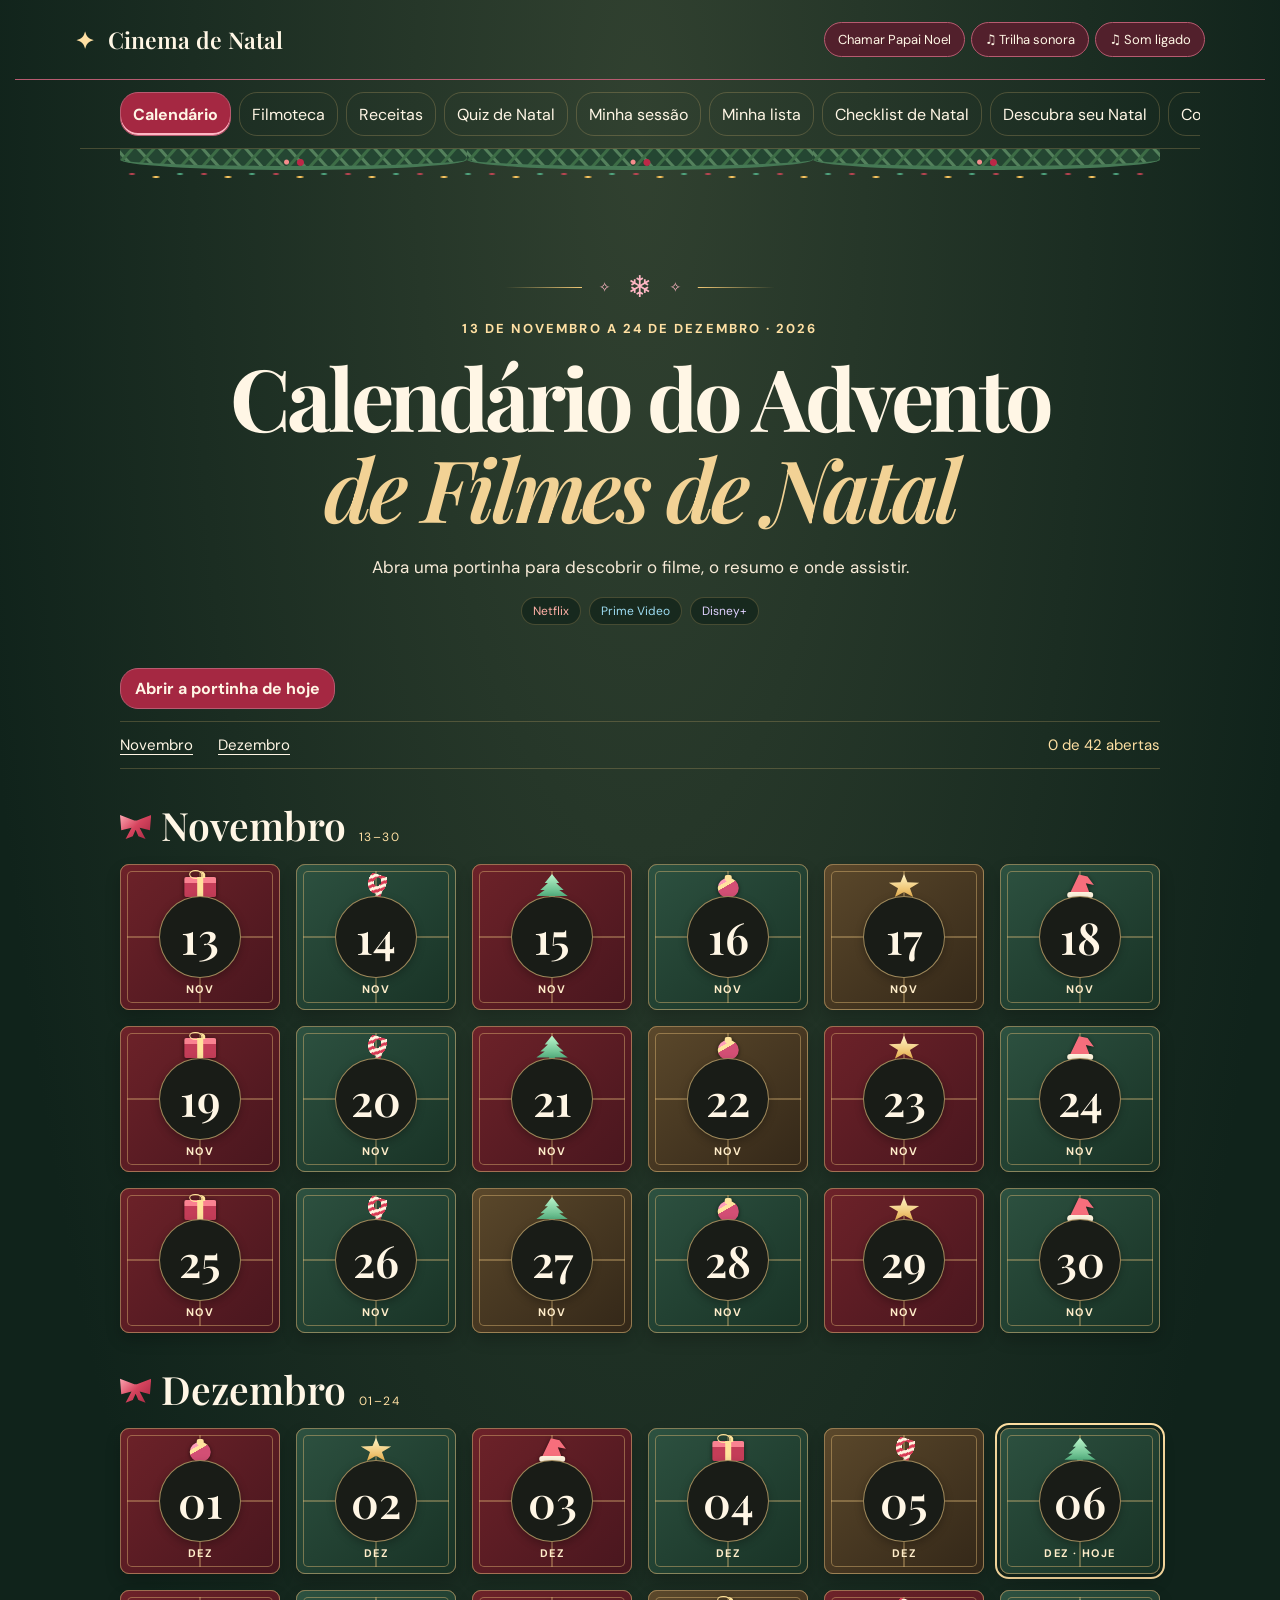
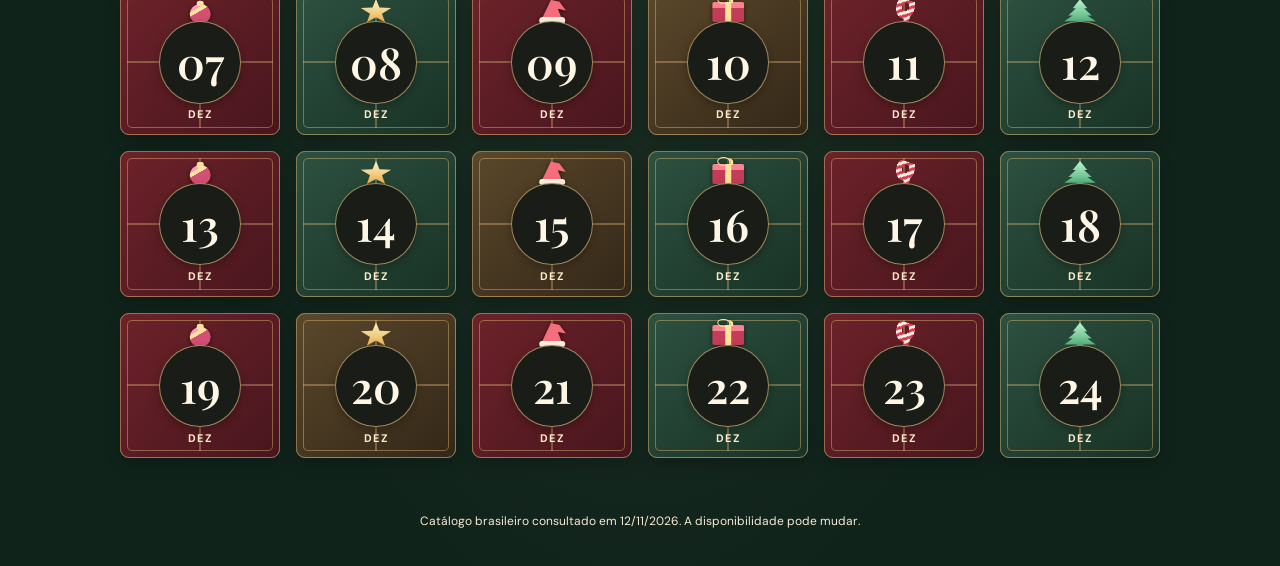
==== commit 5d11b026: "Atualizações de novas funções" ====
--- a/abrir_calendario.html
+++ b/abrir_calendario.html
@@ -635,6 +635,166 @@
   color: #fff6e5;
   font-size: 13px;
 }
+
+/* Ilustrações presas à face da portinha, acima do número. */
+.door-ornament {
+  position: absolute;
+  top: 6%;
+  left: 50%;
+  width: 20%;
+  height: 17%;
+  transform: translateX(-50%);
+  filter: drop-shadow(0 1px 2px #0009);
+}
+
+.door-ornament::before,
+.door-ornament::after {
+  position: absolute;
+}
+
+[data-ornament="presente"] .door-ornament {
+  top: 8%;
+  height: 14%;
+  border-radius: 2px;
+  background:
+    linear-gradient(90deg, transparent 40%, #ffe39b 40% 59%, transparent 59%),
+    linear-gradient(#fa8291 28%, #c43d58 28%);
+}
+
+[data-ornament="presente"] .door-ornament::before {
+  content: "";
+  width: 34%;
+  height: 32%;
+  top: -32%;
+  left: 16%;
+  border: 1px solid #ffe39b;
+  border-radius: 50% 55% 0 55%;
+  box-shadow: 4px 0 0 -1px #ffe39b;
+}
+
+[data-ornament="bengala"] .door-ornament {
+  width: 12%;
+  background: repeating-linear-gradient(-35deg, #fff4df 0 3px, #d83b55 3px 6px);
+  mask: radial-gradient(ellipse at 51% 38%, transparent 24%, #000 27% 67%, transparent 70%) top / 100% 83% no-repeat,
+    linear-gradient(#000 0 0) right 10% bottom / 28% 64% no-repeat;
+  transform: translateX(-50%) rotate(18deg);
+}
+
+[data-ornament="arvore"] .door-ornament {
+  background: linear-gradient(#bbf5cb, #4baa78);
+  clip-path: polygon(50% 0, 73% 37%, 63% 37%, 87% 66%, 73% 66%, 100% 90%, 59% 90%, 59% 100%, 41% 100%, 41% 90%, 0 90%, 27% 66%, 13% 66%, 37% 37%, 27% 37%);
+}
+
+[data-ornament="bola"] .door-ornament {
+  width: 13%;
+  height: 14%;
+  top: 9%;
+  border-radius: 50%;
+  background: linear-gradient(150deg, #ff9dba 26%, #ffe49e 27% 40%, #d34f75 41%);
+}
+
+[data-ornament="bola"] .door-ornament::before {
+  content: "";
+  inset: -15% 32% 86%;
+  border-radius: 2px;
+  background: #ffe49e;
+}
+
+[data-ornament="estrela"] .door-ornament {
+  background: linear-gradient(#fff4c6, #e6ac48);
+  clip-path: polygon(50% 0, 61% 34%, 98% 36%, 69% 59%, 79% 95%, 50% 74%, 21% 95%, 31% 59%, 2% 36%, 39% 34%);
+}
+
+[data-ornament="gorro"] .door-ornament::before {
+  content: "";
+  inset: 0 6% 14%;
+  background: #f66e7c;
+  clip-path: polygon(11% 100%, 46% 3%, 77% 12%, 100% 53%, 71% 45%, 87% 100%);
+}
+
+[data-ornament="gorro"] .door-ornament::after {
+  content: "";
+  inset: 74% 8% 0;
+  border-radius: 6px;
+  background: #fff4df;
+}
+
+/* Barra vertical em estilo bengala doce. */
+@media (hover: hover) and (pointer: fine) and (forced-colors: none) {
+  html {
+    scrollbar-color: #168238 #c72639;
+  }
+
+  @supports selector(::-webkit-scrollbar) {
+    html {
+      scrollbar-color: auto;
+    }
+
+    html::-webkit-scrollbar {
+      width: 14px;
+    }
+
+    html::-webkit-scrollbar-track {
+      border-radius: 8px;
+      background: repeating-linear-gradient(60deg, #e51e35 0 42px, #fff6ed 42px 84px);
+    }
+
+    html::-webkit-scrollbar-thumb {
+      min-height: 38px;
+      border-radius: 8px;
+      background: repeating-linear-gradient(120deg, #087c25 0 13px, #fffdf5 13px 24px);
+    }
+
+    html::-webkit-scrollbar-thumb:hover {
+      background: repeating-linear-gradient(120deg, #096a25 0 13px, #fffdf5 13px 24px);
+    }
+  }
+}
+
+/* Ramos sobre o fio de luzes e laços ao lado dos meses. */
+.christmas-garland {
+  display: flex;
+  justify-content: center;
+  height: 21px;
+  max-width: 1040px;
+  margin-inline: auto;
+  overflow: hidden;
+  pointer-events: none;
+}
+
+.christmas-garland span {
+  flex: 1 1 0;
+  border-radius: 0 0 50% 50%;
+  border-bottom: 4px solid #467955;
+  background:
+    radial-gradient(circle at 48% 77%, #f58d8c 0 2px, transparent 3px),
+    radial-gradient(circle at 52% 79%, #bc2847 0 3px, transparent 4px),
+    repeating-linear-gradient(132deg, transparent 0 7px, #3d6d46 8px 10px, transparent 11px 16px),
+    repeating-linear-gradient(48deg, #244632 0 7px, #54815c 8px 10px, #244632 11px 16px);
+}
+
+.month h2::before {
+  content: "";
+  display: inline-block;
+  width: .8em;
+  height: .65em;
+  margin-inline-end: .25em;
+  vertical-align: .06em;
+  background: linear-gradient(135deg, #ffabb6, #d6445e 50%, #a52842);
+  clip-path: polygon(0 5%, 46% 27%, 54% 27%, 100% 5%, 96% 66%, 63% 56%, 82% 100%, 59% 89%, 50% 64%, 41% 89%, 18% 100%, 37% 56%, 4% 66%);
+}
+
+.hero-decoration::before,
+.hero-decoration::after {
+  content: "";
+  width: clamp(20px, 6vw, 80px);
+  height: 1px;
+  background: linear-gradient(90deg, transparent, #f1c875);
+}
+
+.hero-decoration::after {
+  transform: scaleX(-1);
+}
 </style>
 <style>
 /* Navegação e conteúdo das áreas que complementam o calendário. */
@@ -1211,6 +1371,523 @@
 .panel-nav [aria-current="page"] {
   box-shadow: inset 0 -2px var(--cinema-natal-red-light);
 }
+
+/* Visita breve pela borda da tela, sem interceptar cliques. */
+.santa-visit {
+  position: fixed;
+  z-index: 5;
+  inset-inline-end: 0;
+  inset-block-end: max(16px, env(safe-area-inset-bottom));
+  display: flex;
+  align-items: center;
+  gap: 8px;
+  padding-inline-end: 8px;
+  pointer-events: none;
+  transform: translateX(calc(50% - 50vw));
+}
+
+/* Três poses de caminhada na primeira linha e três de dança na segunda. */
+.santa-visit-sprite {
+  width: clamp(120px, 21vw, 192px);
+  aspect-ratio: 1;
+  background: url("[data-uri]") 0 0 / 300% 200% no-repeat;
+  filter: drop-shadow(0 8px 8px #0007);
+  background-position: 50% 100%;
+}
+
+/* As portinhas da cena são visuais e não alteram o progresso salvo. */
+.door.santa-open .face {
+  transform: rotateY(-105deg);
+}
+
+.santa-gift {
+  position: fixed;
+  z-index: 5;
+  inset-inline-end: 12px;
+  inset-block-end: 12px;
+  width: min(calc(100% - 24px), 20rem);
+  box-shadow: 0 12px 36px #0009;
+}
+
+#santa-gift-close {
+  float: inline-end;
+  margin-inline-start: 8px;
+}
+
+.santa-gift h2::before {
+  content: "";
+  display: inline-block;
+  width: 0.9em;
+  height: 0.75em;
+  margin-inline-end: 0.4em;
+  border-radius: 3px;
+  background:
+    linear-gradient(90deg, transparent 43%, var(--cinema-natal-gold) 43% 57%, transparent 57%),
+    linear-gradient(var(--cinema-natal-red-light) 25%, var(--cinema-natal-red) 25%);
+}
+
+/* Na pose de braços abertos, a mão toca a lateral da portinha. */
+.santa-visit[data-phase] {
+  inset: 0 auto auto 0;
+  padding: 0;
+  animation: none;
+  transition: transform 550ms cubic-bezier(.25, .1, .38, 1);
+  transform: translate(var(--santa-x), var(--santa-y));
+}
+
+/* As poses de costas mostram a virada, a pausa e a mão na portinha. */
+.santa-visit[data-phase="pause"] .santa-visit-sprite,
+.santa-visit[data-phase="reach"] .santa-visit-sprite,
+.santa-visit[data-phase="pull"] .santa-visit-sprite {
+  background: url("[data-uri]") var(--santa-pose, 0) 0 / 300% 100% no-repeat;
+  animation: none;
+}
+
+.santa-visit[data-phase="pause"] .santa-visit-sprite {
+  --santa-pose: 50%;
+}
+
+.santa-visit:is([data-phase="reach"], [data-phase="pull"]) .santa-visit-sprite {
+  --santa-pose: 100%;
+  transform-origin: 50% 92%;
+  animation: santa-reach 580ms both;
+}
+
+.santa-visit[data-door-side="right"]:is([data-phase="pause"], [data-phase="reach"], [data-phase="pull"]) .santa-visit-sprite {
+  rotate: y 180deg;
+}
+
+@keyframes santa-reach {
+  0%, 100% { transform: rotate(0); }
+  12% { transform: translate(1%, 1%) rotate(2deg); }
+  45%, 65% { transform: translate(-3%, 1%) rotate(-5deg); }
+}
+
+.santa-visit[data-phase="approach"] .santa-visit-sprite {
+  animation: santa-walk-away 540ms step-end infinite, santa-step 540ms ease-in-out infinite;
+}
+
+.santa-visit[data-phase="approach"][data-direction="right"] .santa-visit-sprite {
+  scale: -1 1;
+}
+
+@keyframes santa-step {
+  0%, 100% { transform: translateY(0) rotate(-2deg); }
+  23% { transform: translateY(-3px) rotate(0); }
+  50% { transform: translateY(0) rotate(2deg); }
+  75% { transform: translateY(-3px) rotate(0); }
+}
+
+.santa-visit[data-phase="exit"] {
+  transition: transform 1.4s linear;
+  transform: translate(calc(-100% - 24px), var(--santa-y));
+}
+
+.santa-visit[data-phase="exit"] .santa-visit-sprite {
+  animation: santa-walk-away 420ms step-end infinite, santa-step 420ms ease-in-out infinite;
+}
+
+@keyframes santa-walk-away {
+  0% { background-position: 0 0; }
+  33% { background-position: 50% 0; }
+  66% { background-position: 100% 0; }
+}
+
+@media (prefers-reduced-motion: reduce) {
+  .santa-visit[data-phase],
+  .santa-visit[data-phase] .santa-visit-sprite {
+    transition: none;
+    animation: none;
+  }
+}
+
+/* A chegada termina no centro, onde começa o movimento antes das portinhas. */
+.santa-visit[data-entrance] {
+  animation: santa-arrival 1.7s linear both;
+}
+
+.santa-visit[data-entrance="treno"] {
+  animation-name: santa-flight;
+}
+
+.santa-visit[data-entrance] .santa-visit-sprite {
+  background: url("[data-uri]